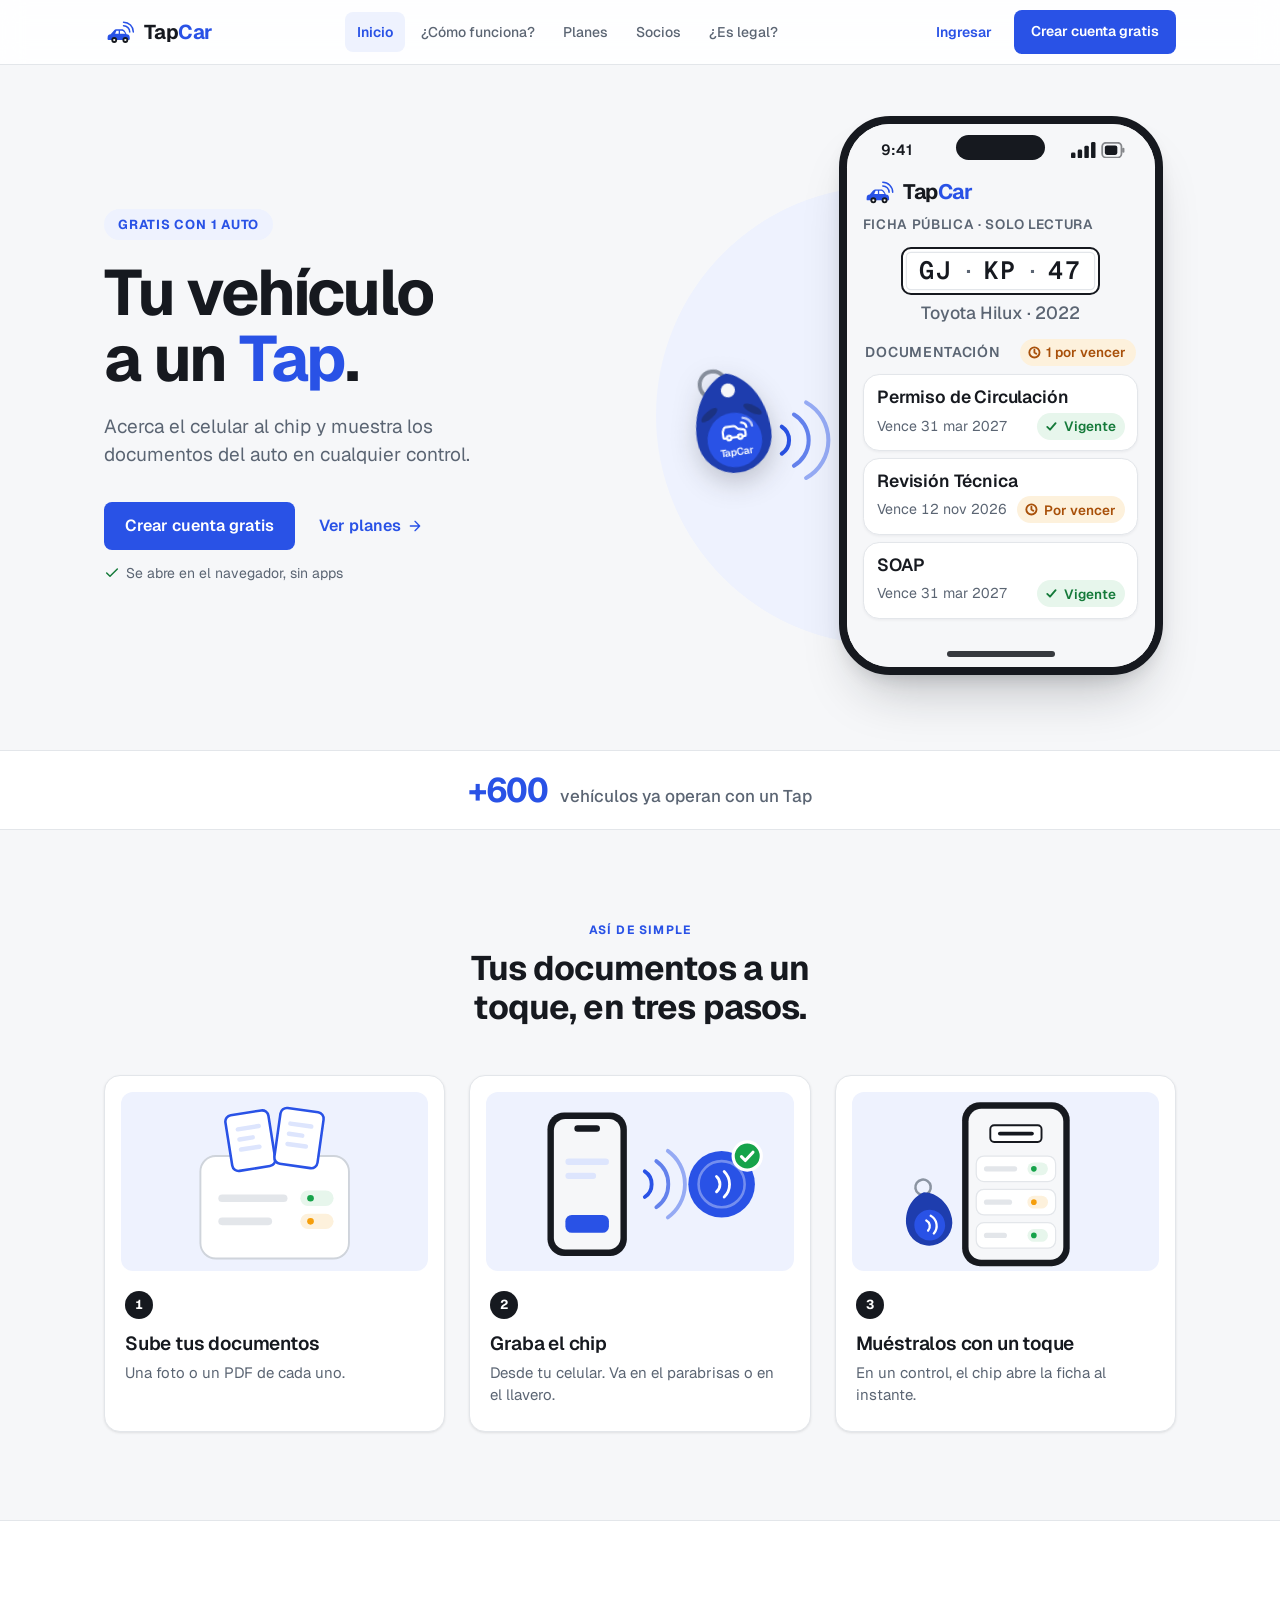
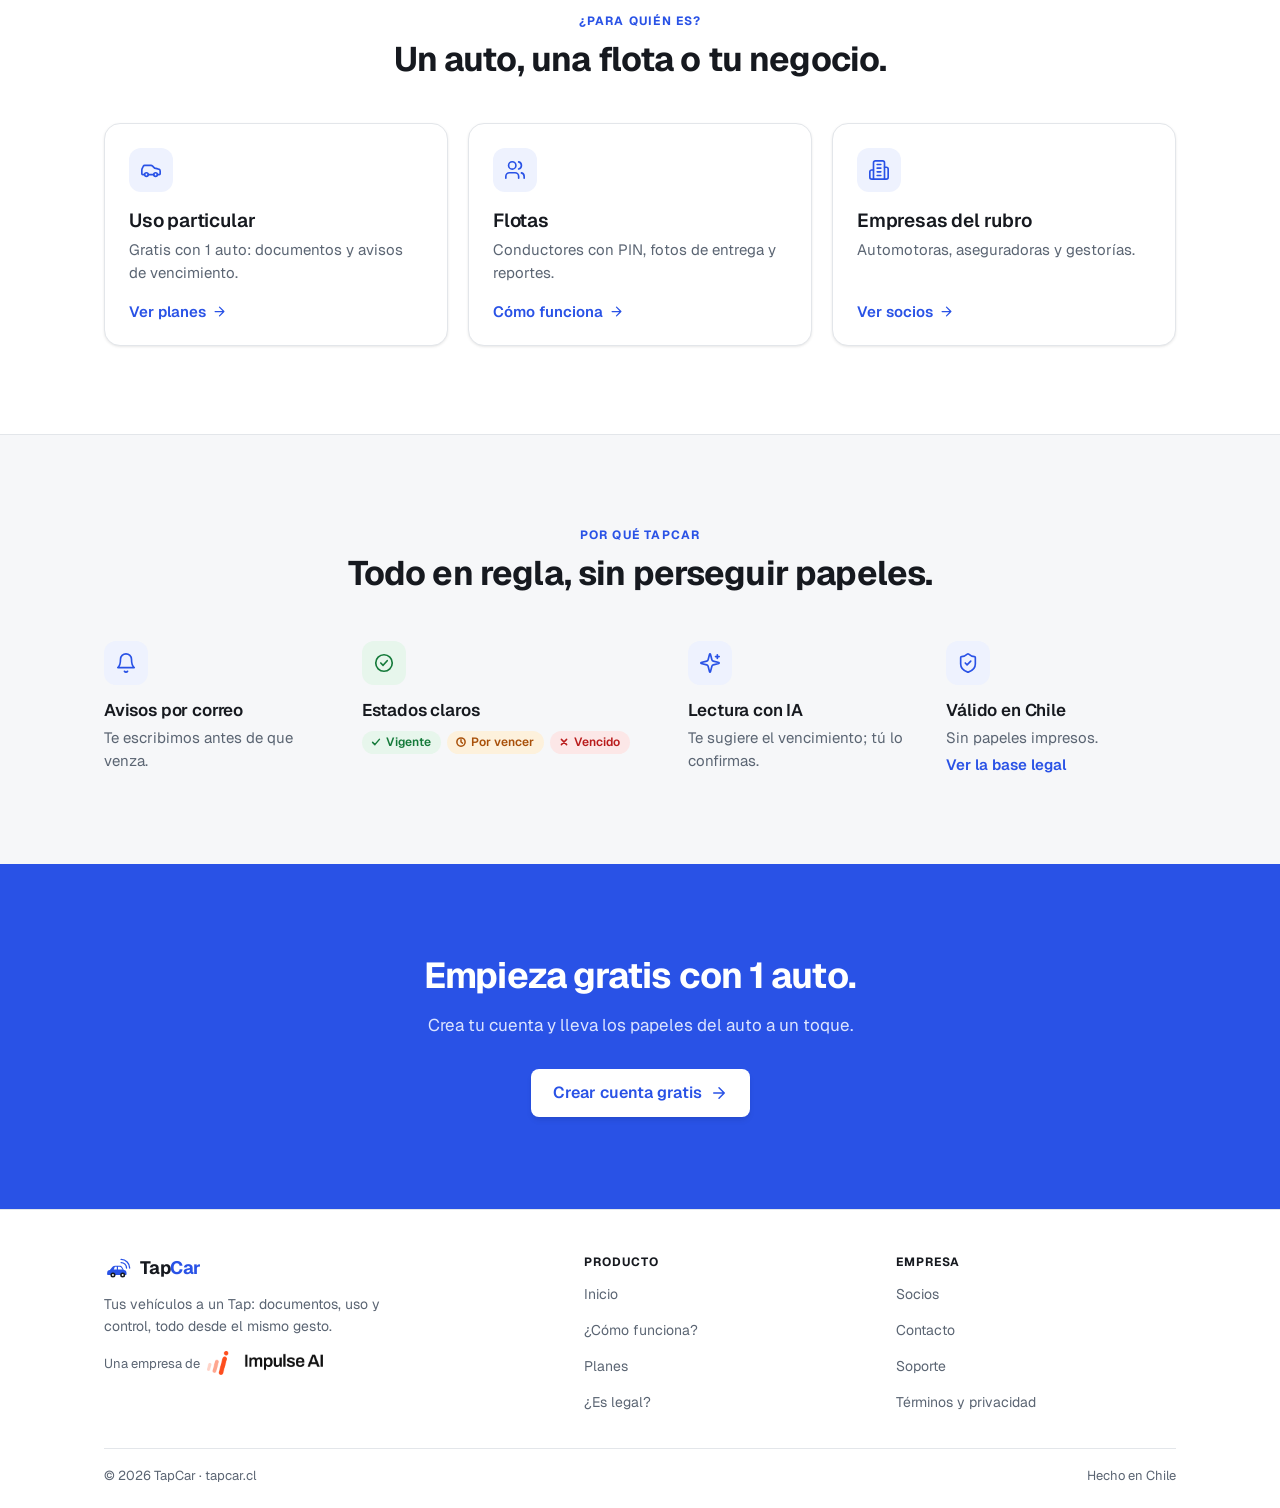
==== index.html @ 5592b13e "Ajustes de Lukas: pasos de ¿Cómo funciona? del mismo alto y flecha de la burbuja en los extremos del" ====
<!DOCTYPE html>
<html lang="es">
<head>
  <meta charset="utf-8">
  <meta name="viewport" content="width=device-width, initial-scale=1">
  <title>Documentos del auto y control de flota, a un toque | TapCar</title>
  <meta name="description" content="Ten al día el Permiso de Circulación, la Revisión Técnica y el SOAP de cada vehículo, y muéstralos en una fiscalización con un toque al chip NFC.">
  <link rel="canonical" href="https://tapcar.cl/">

  <!-- Tarjeta al compartir (WhatsApp, LinkedIn, X). La imagen es absoluta
       a propósito: las rutas relativas no funcionan en og:image. -->
  <meta property="og:type" content="website">
  <meta property="og:site_name" content="TapCar">
  <meta property="og:locale" content="es_CL">
  <meta property="og:url" content="https://tapcar.cl/">
  <meta property="og:title" content="Documentos del auto y control de flota, a un toque | TapCar">
  <meta property="og:description" content="Ten al día el Permiso de Circulación, la Revisión Técnica y el SOAP de cada vehículo, y muéstralos en una fiscalización con un toque al chip NFC.">
  <meta property="og:image" content="https://tapcar.cl/assets/og-tapcar.png">
  <meta property="og:image:width" content="1200">
  <meta property="og:image:height" content="630">
  <meta property="og:image:alt" content="TapCar — tus vehículos a un Tap">
  <meta name="twitter:card" content="summary_large_image">
  <meta name="twitter:title" content="Documentos del auto y control de flota, a un toque | TapCar">
  <meta name="twitter:description" content="Ten al día el Permiso de Circulación, la Revisión Técnica y el SOAP de cada vehículo, y muéstralos en una fiscalización con un toque al chip NFC.">
  <meta name="twitter:image" content="https://tapcar.cl/assets/og-tapcar.png">

  <link rel="icon" type="image/svg+xml" href="/favicon.svg">
  <meta name="theme-color" content="#2952e6">
  <link rel="preconnect" href="https://fonts.googleapis.com">
  <link rel="preconnect" href="https://fonts.gstatic.com" crossorigin>
  <link rel="stylesheet" href="https://fonts.googleapis.com/css2?family=Geist:wght@400;500;600;700&family=Geist+Mono:wght@400;500;600&display=swap">
  <style>
/* ===================================================================
   TapCar — Sitio (Inicio, ¿Cómo funciona?, Planes, Socios, ¿Es legal?,
   Términos)
   Sistema visual tomado de la app (repo nfc: app/globals.css y
   docs/ui.md): mismos tokens, mismos componentes, misma regla de
   movimiento. Esta hoja se incrusta en cada HTML para que funcione de
   forma autónoma; este archivo es la fuente editable.
   =================================================================== */

:root {
  /* ── Neutros · base de la interfaz ───────────────────────────── */
  --tinta: #16191f;        /* texto / encabezados */
  --acero: #5b6573;        /* texto secundario */
  --linea: #e3e6ea;        /* bordes / divisores */
  /* Borde de controles y tarjetas que tienen que verse al sol: `linea`
     casi desaparece sobre blanco con el brillo al máximo. No es para
     texto (1,5:1). */
  --linea-fuerte: #cfd4db;
  --lienzo: #f6f7f9;       /* fondo de la página */
  --superficie: #ffffff;   /* tarjetas / paneles */
  --neutro-suave: #eef0f3; /* pill gris, bloques internos planos */

  /* ── Marca · acentos ─────────────────────────────────────────── */
  --azul: #2952e6;         /* primario · CTAs · enlaces */
  --azul-press: #1e3dae;   /* hover · active */
  --azul-50: #eef2fe;      /* fondo de selección, bloques de acento */
  --azul-100: #dde5fd;     /* ícono del vehículo, hover de selección */
  --ambar: #f59e0b;        /* acento cálido */

  /* ── Estados · vencimiento de documentos ─────────────────────────
     El color base sirve para puntos, barras y bordes (ahí 3:1 alcanza),
     pero como TEXTO no se lee: `vigente` da 3,3:1 sobre blanco y
     `por-vencer` 2,1:1. Las variantes `-texto` pasan 4,5:1 sobre blanco
     Y sobre su propio fondo `-suave` (la pill). Regla de la app: un color
     de estado nunca va solo (siempre con texto o ícono) y, como texto,
     siempre la variante `-texto`. */
  --vigente: #16a34a;
  --vigente-texto: #157a3a;     --vigente-suave: #e7f6ec;
  --por-vencer: #f59e0b;
  --por-vencer-texto: #a8500a;  --por-vencer-suave: #fdf1dc;
  --vencido: #dc2626;
  --vencido-texto: #b91c1c;     --vencido-suave: #fce7e7;

  /* ── Tipografía ──────────────────────────────────────────────── */
  --font-sans: 'Geist', system-ui, -apple-system, 'Segoe UI', sans-serif;
  --font-mono: 'Geist Mono', ui-monospace, 'SFMono-Regular', Menlo, monospace;
  --weight-regular: 400;
  --weight-medium: 500;
  --weight-semibold: 600;
  --weight-bold: 700;
  --text-xs: 0.75rem;
  --text-sm: 0.875rem;
  --text-base: 1rem;

  /* ── Layout ──────────────────────────────────────────────────── */
  --contenedor: 1120px;
  --gutter: 24px;          /* 16px en celular (ver Responsive) */

  /* ── Espaciado / radios (los de Tailwind que usa la app) ─────── */
  --space-4: 1rem;
  --space-5: 1.25rem;
  --radius-sm: 0.5rem;     /* rounded-lg: botones, campos */
  --radius-md: 0.75rem;    /* rounded-xl: chips de ícono, avisos */
  --radius-lg: 1rem;       /* rounded-2xl: tarjetas */
  --radius-pill: 9999px;

  /* ── Sombras (shadow-sm / md / lg de Tailwind, en tinta) ─────── */
  --shadow-sm: 0 1px 3px 0 rgba(22, 25, 31, 0.08), 0 1px 2px -1px rgba(22, 25, 31, 0.08);
  --shadow-md: 0 4px 6px -1px rgba(22, 25, 31, 0.08), 0 2px 4px -2px rgba(22, 25, 31, 0.08);
  --shadow-lg: 0 10px 15px -3px rgba(22, 25, 31, 0.10), 0 4px 6px -4px rgba(22, 25, 31, 0.10);

  /* ── Movimiento ──────────────────────────────────────────────────
       rapida 120ms  respuesta al tocar
       base   200ms  estado, hover
       lenta  320ms  aparición
     `ease-salir` es para lo que ENTRA (desacelera al llegar);
     `ease-entrar` para lo que se va. */
  --dur-rapida: 120ms;
  --dur-base: 200ms;
  --dur-lenta: 320ms;
  --ease-salir: cubic-bezier(.2, .8, .2, 1);
  --ease-entrar: cubic-bezier(.4, 0, 1, 1);
}

/* ── Reset ─────────────────────────────────────────────────────── */
* { box-sizing: border-box; }
html {
  /* Chrome en Android agranda el texto por su cuenta ("font boosting") y
     eso ensancha bloques hasta sacar una franja de scroll lateral. */
  -webkit-text-size-adjust: 100%;
  text-size-adjust: 100%;
}
html, body {
  /* Red de seguridad: nada que se salga debe generar scroll horizontal.
     'clip' y no 'hidden' porque hidden rompe el nav sticky. */
  overflow-x: clip;
}
body {
  margin: 0;
  background: var(--lienzo);
  color: var(--tinta);
  font-family: var(--font-sans);
  -webkit-font-smoothing: antialiased;
}
a { color: inherit; }
/* Un solo anillo de foco para todo lo que se enfoca con teclado, como el
   `ring-2 ring-azul ring-offset-2` de la app. Los campos de formulario
   llevan el suyo propio (borde + halo). */
:focus-visible { outline: 2px solid var(--azul); outline-offset: 2px; }
.container { max-width: var(--contenedor); margin: 0 auto; padding: 0 var(--gutter); }
.eyebrow {
  font-size: 12px; font-weight: 700; letter-spacing: 0.1em;
  text-transform: uppercase; color: var(--azul);
}

/* ===================================================================
   Componentes (los de la app: botones, tarjeta, pill, placa, chip)
   =================================================================== */

/* Botón — `ui/botones.ts` de la app. Alto MÍNIMO y no fijo: un botón de
   ancho completo con un texto largo envuelve y crece en vez de desbordar
   a 360px. 44px en todos los tamaños: el área táctil no se negocia. */
.btn {
  position: relative;
  display: inline-flex; align-items: center; justify-content: center;
  gap: 8px; font-family: var(--font-sans); font-weight: var(--weight-semibold);
  line-height: 1.25; border: 1px solid transparent; border-radius: var(--radius-sm);
  cursor: pointer; white-space: nowrap; text-decoration: none; text-align: center;
  touch-action: manipulation; user-select: none;
  transition: background-color var(--dur-rapida) var(--ease-salir),
              border-color var(--dur-rapida) var(--ease-salir),
              color var(--dur-rapida) var(--ease-salir),
              transform var(--dur-rapida) var(--ease-salir);
}
.btn--md { padding: 10px 16px; min-height: 44px; font-size: var(--text-sm); }
.btn--lg { padding: 12px 20px; min-height: 48px; font-size: var(--text-base); }
.btn--primary { background: var(--azul); color: #fff; }
.btn--primary:hover { background: var(--azul-press); }
.btn--secondary { background: var(--superficie); color: var(--tinta); border-color: var(--linea-fuerte); }
.btn--secondary:hover { background: var(--neutro-suave); }
.btn--ghost { background: transparent; color: var(--azul); padding-left: 10px; padding-right: 10px; }
.btn--ghost:hover { background: var(--azul-50); }
.btn[disabled], .btn[aria-disabled="true"] { opacity: 0.5; cursor: not-allowed; }
/* El hundido al tocar va solo en el botón (hoja del árbol): un transform
   en un contenedor crea un contexto de apilamiento. */
@media (prefers-reduced-motion: no-preference) {
  .btn:not([disabled]):not([aria-disabled="true"]):active { transform: scale(0.97); }
}

/* Tarjeta — `rounded-2xl border border-linea bg-superficie shadow-sm`. */
.card {
  display: block; background: var(--superficie);
  border: 1px solid var(--linea); border-radius: var(--radius-lg);
  padding: var(--space-5); box-shadow: var(--shadow-sm);
  transition: box-shadow var(--dur-base) var(--ease-salir),
              border-color var(--dur-base) var(--ease-salir);
  color: inherit; text-decoration: none;
}
a.card:hover { border-color: var(--linea-fuerte); box-shadow: var(--shadow-md); }
.card--p28 { padding: 28px; }
.card--p24 { padding: 24px; }
.card--fill { height: 100%; }

/* Chip de ícono — el cuadro con tono de las tiles de la app. */
.icon-chip {
  display: inline-flex; align-items: center; justify-content: center;
  flex-shrink: 0; width: 44px; height: 44px; border-radius: var(--radius-md);
  background: var(--azul-50); color: var(--azul);
}
.icon-chip--azul      { background: var(--azul-50); color: var(--azul); }
.icon-chip--vigente   { background: var(--vigente-suave); color: var(--vigente-texto); }
.icon-chip--por_vencer{ background: var(--por-vencer-suave); color: var(--por-vencer-texto); }
.icon-chip--vencido   { background: var(--vencido-suave); color: var(--vencido-texto); }
.icon-chip--neutro    { background: var(--neutro-suave); color: var(--acero); }
.icon-chip--sm { width: 32px; height: 32px; border-radius: var(--radius-sm); }
.icon-chip--sm svg { width: 18px; height: 18px; }

/* Pill de estado — `StatusBadge` de la app. Siempre lleva texto ("Vigente",
   "Por vencer", "Vencido") y además un ícono por forma (check, reloj,
   equis): quien no distingue rojo de verde, o la lee al sol, tiene la
   forma. El ícono es una máscara con currentColor, así que no hay que
   tocar el HTML de ninguna pill. */
.badge {
  display: inline-flex; align-items: center; flex-shrink: 0; gap: 4px;
  border-radius: var(--radius-pill); padding: 4px 10px 4px 8px;
  font-family: var(--font-sans); font-size: var(--text-xs);
  font-weight: var(--weight-semibold); line-height: 1.2; white-space: nowrap;
}
.badge::before {
  content: ''; flex: 0 0 auto; width: 12px; height: 12px;
  background: currentColor;
  -webkit-mask: var(--badge-icono) center / contain no-repeat;
          mask: var(--badge-icono) center / contain no-repeat;
}
.badge--al_dia {
  background: var(--vigente-suave); color: var(--vigente-texto);
  --badge-icono: url("data:image/svg+xml,%3Csvg xmlns='http://www.w3.org/2000/svg' viewBox='0 0 16 16' fill='none' stroke='%23000' stroke-width='2' stroke-linecap='round' stroke-linejoin='round'%3E%3Cpath d='m3.5 8.5 3 3 6-7'/%3E%3C/svg%3E");
}
.badge--por_vencer {
  background: var(--por-vencer-suave); color: var(--por-vencer-texto);
  --badge-icono: url("data:image/svg+xml,%3Csvg xmlns='http://www.w3.org/2000/svg' viewBox='0 0 16 16' fill='none' stroke='%23000' stroke-width='2' stroke-linecap='round' stroke-linejoin='round'%3E%3Ccircle cx='8' cy='8' r='5.5'/%3E%3Cpath d='M8 5v3l2 1.5'/%3E%3C/svg%3E");
}
.badge--vencido {
  background: var(--vencido-suave); color: var(--vencido-texto);
  --badge-icono: url("data:image/svg+xml,%3Csvg xmlns='http://www.w3.org/2000/svg' viewBox='0 0 16 16' fill='none' stroke='%23000' stroke-width='2' stroke-linecap='round' stroke-linejoin='round'%3E%3Cpath d='m4.5 4.5 7 7M11.5 4.5l-7 7'/%3E%3C/svg%3E");
}
.badge--neutro {
  background: var(--neutro-suave); color: var(--acero);
  --badge-icono: url("data:image/svg+xml,%3Csvg xmlns='http://www.w3.org/2000/svg' viewBox='0 0 16 16' fill='none' stroke='%23000' stroke-width='2' stroke-linecap='round'%3E%3Cpath d='M4.5 8h7'/%3E%3C/svg%3E");
}
.badge--l { padding: 6px 12px 6px 9px; gap: 6px; font-size: var(--text-sm); }
.badge--l::before { width: 16px; height: 16px; }

/* Placa de patente — `ui/Placa` de la app: Geist Mono, borde tinta, `·`
   entre pares. Uso:
     <span class="placa"><span class="sr-only">GJKP47</span>
       <span aria-hidden="true">GJ<i>·</i>KP<i>·</i>47</span></span>
   Lo visible es dibujo; el lector de pantalla lee la patente limpia. */
.placa {
  display: inline-flex; align-items: center; flex-shrink: 0; white-space: nowrap;
  border: 1.5px solid var(--tinta); border-radius: 6px; background: var(--superficie);
  padding: 5px 8px; font-family: var(--font-mono); font-weight: var(--weight-semibold);
  font-size: 13px; line-height: 1; letter-spacing: 0.08em; color: var(--tinta);
  font-variant-numeric: tabular-nums;
  box-shadow: inset 0 0 0 2px var(--superficie), inset 0 0 0 3px var(--linea);
}
.placa i { font-style: normal; font-weight: 400; letter-spacing: 0; color: var(--acero); margin: 0 0.32em; }
.placa--s { padding: 3px 6px; font-size: 12px; border-radius: 5px; }
.placa--l { padding: 8px 12px; font-size: 20px; border-width: 2px; border-radius: var(--radius-sm); }

/* Solo para lectores de pantalla. */
.sr-only {
  position: absolute; width: 1px; height: 1px; padding: 0; margin: -1px;
  overflow: hidden; clip: rect(0, 0, 0, 0); white-space: nowrap; border: 0;
}

/* VehicleCard */
.vehicle-card {
  display: flex; align-items: center; gap: 16px;
  background: var(--superficie); border: 1px solid var(--linea);
  border-radius: var(--radius-lg); padding: var(--space-4);
  box-shadow: var(--shadow-sm); text-decoration: none; color: inherit;
  transition: box-shadow var(--dur-base) var(--ease-salir);
}
.vehicle-card:hover { box-shadow: var(--shadow-md); }
.vehicle-card .icon-chip { background: var(--azul-100); }
.vehicle-card__body { min-width: 0; flex: 1; }
.vehicle-card__title {
  margin: 0; white-space: nowrap; overflow: hidden; text-overflow: ellipsis;
  font-weight: var(--weight-semibold); font-size: var(--text-base); color: var(--tinta);
}
.vehicle-card__meta {
  margin: 2px 0 0; white-space: nowrap; overflow: hidden; text-overflow: ellipsis;
  font-size: var(--text-sm); color: var(--acero);
}

/* DocumentRow */
.doc-row {
  list-style: none; background: var(--superficie); border: 1px solid var(--linea);
  border-radius: var(--radius-lg); padding: var(--space-4); box-shadow: var(--shadow-sm);
}
.doc-row__top { display: flex; align-items: center; justify-content: space-between; gap: 12px; }
.doc-row__label {
  margin: 0; white-space: nowrap; overflow: hidden; text-overflow: ellipsis;
  font-weight: var(--weight-semibold); font-size: var(--text-base); color: var(--tinta);
}
.doc-row__vence { margin: 2px 0 0; font-size: var(--text-sm); color: var(--acero); }
.doc-row__foot {
  margin-top: 12px; padding-top: 12px; border-top: 1px solid var(--linea);
  display: flex; align-items: center; gap: 16px;
  font-size: var(--text-sm); font-weight: var(--weight-medium);
}
.doc-row__action { color: var(--azul); text-decoration: none; }

/* ===================================================================
   Navegación (compartida)
   =================================================================== */
.nav {
  position: sticky; top: 0; z-index: 50;
  background: rgba(255, 255, 255, 0.88);
  backdrop-filter: saturate(1.4) blur(12px); -webkit-backdrop-filter: saturate(1.4) blur(12px);
  border-bottom: 1px solid var(--linea);
}
/* Salto al contenido: invisible hasta que se llega con Tab. Sin él, quien
   navega por teclado tiene que recorrer el nav completo en cada página. */
.skip-link {
  /* fixed y no absolute: así aparece a la vista aunque la página esté
     scrolleada, y por encima del nav sticky (z-index 50). */
  position: fixed; left: 12px; top: -60px; z-index: 100;
  background: var(--azul); color: #fff; text-decoration: none;
  font-size: 14px; font-weight: 600; padding: 12px 16px;
  border-radius: var(--radius-sm); box-shadow: var(--shadow-md);
}
.skip-link:focus { top: 12px; }
/* Con movimiento reducido aparece de golpe, sin deslizarse. */
@media (prefers-reduced-motion: no-preference) {
  .skip-link { transition: top var(--dur-base) var(--ease-salir); }
}

.nav__inner {
  max-width: var(--contenedor); margin: 0 auto; padding: 10px var(--gutter);
  min-height: 64px;
  display: flex; align-items: center; justify-content: space-between; gap: 24px;
}
/* min-height: el logo es el enlace al inicio y en celular es el blanco que
   más se toca; con solo el SVG (32px) quedaba corto de los 44px. */
.brand {
  display: flex; align-items: center; gap: 8px; text-decoration: none;
  min-height: 44px; border-radius: var(--radius-sm);
}
.brand svg { flex: 0 0 auto; }
.brand__name { font-weight: 700; letter-spacing: -0.03em; font-size: 20px; color: var(--tinta); }
.brand__name .accent { color: var(--azul); }
.nav__links { display: flex; align-items: center; gap: 4px; }
.nav__link {
  display: inline-flex; align-items: center; min-height: 40px; padding: 0 12px;
  border-radius: var(--radius-sm);
  text-decoration: none; font-size: 14px; font-weight: 500; color: var(--acero);
  white-space: nowrap;
  transition: color var(--dur-base) var(--ease-salir),
              background-color var(--dur-base) var(--ease-salir);
}
.nav__link:hover { color: var(--tinta); background: var(--neutro-suave); }
.nav__link.is-active { font-weight: 600; color: var(--azul); background: var(--azul-50); }
.nav__actions { display: flex; align-items: center; gap: 8px; }
.nav__login {
  display: inline-flex; align-items: center; min-height: 44px;
  text-decoration: none; font-size: 14px; font-weight: 600; color: var(--azul);
  padding: 0 14px; border-radius: var(--radius-sm); white-space: nowrap;
  transition: background-color var(--dur-base) var(--ease-salir);
}
.nav__login:hover { background: var(--azul-50); }

/* Menú móvil — el botón y el panel solo existen bajo 860px */
.nav__burger {
  display: none; align-items: center; justify-content: center;
  width: 44px; height: 44px; padding: 0; margin-right: -10px;
  background: transparent; border: 0; border-radius: var(--radius-sm);
  cursor: pointer; color: var(--tinta);
}
.nav__burger:hover { background: var(--neutro-suave); }
.nav__burger-box { position: relative; display: block; width: 20px; height: 14px; }
.nav__burger-bar {
  position: absolute; left: 0; width: 100%; height: 2px; border-radius: 2px;
  background: currentColor;
}
/* La X se arma igual con movimiento reducido; lo que se saca es el giro
   animado entre las dos formas. */
@media (prefers-reduced-motion: no-preference) {
  .nav__burger-bar {
    transition: transform var(--dur-base) var(--ease-salir),
                opacity var(--dur-base) var(--ease-salir);
  }
}
.nav__burger-bar:nth-child(1) { top: 0; }
.nav__burger-bar:nth-child(2) { top: 6px; }
.nav__burger-bar:nth-child(3) { top: 12px; }
.nav__burger[aria-expanded="true"] .nav__burger-bar:nth-child(1) { transform: translateY(6px) rotate(45deg); }
.nav__burger[aria-expanded="true"] .nav__burger-bar:nth-child(2) { opacity: 0; }
.nav__burger[aria-expanded="true"] .nav__burger-bar:nth-child(3) { transform: translateY(-6px) rotate(-45deg); }

.nav__panel {
  display: none; border-top: 1px solid var(--linea);
  background: var(--superficie); padding: 8px var(--gutter) 20px;
  box-shadow: var(--shadow-lg);
}
.nav__panel[hidden] { display: none; }
.nav__panel-link {
  display: flex; align-items: center; min-height: 48px; text-decoration: none;
  font-size: 16px; font-weight: 500; color: var(--tinta);
  border-bottom: 1px solid var(--linea);
}
.nav__panel-link.is-active { color: var(--azul); font-weight: 600; }
.nav__panel-actions { display: flex; flex-direction: column; gap: 10px; margin-top: 18px; }
.nav__panel-actions .btn { width: 100%; }
@media (prefers-reduced-motion: no-preference) {
  .nav__panel.is-open { animation: aparecer var(--dur-base) var(--ease-salir) backwards; }
}

/* ===================================================================
   Secciones compartidas (encabezado, CTA, footer)
   =================================================================== */
.section { padding: 88px 0; }
.section--surface {
  background: var(--superficie);
  border-top: 1px solid var(--linea); border-bottom: 1px solid var(--linea);
}
.section__head { text-align: center; max-width: 640px; margin: 0 auto; }
.section__title {
  margin: 10px 0 0; font-size: 34px; line-height: 1.15;
  letter-spacing: -0.025em; font-weight: 700; text-wrap: balance;
}
.section__lead { margin: 14px 0 0; font-size: 17px; color: var(--acero); line-height: 1.55; text-wrap: pretty; }

/* CTA band */
.cta { padding: 88px 0; background: var(--azul); }
.cta--lg { padding: 92px 0; }
.cta__inner { max-width: 760px; margin: 0 auto; padding: 0 var(--gutter); text-align: center; }
.cta__title {
  margin: 0; font-size: 34px; line-height: 1.12; letter-spacing: -0.025em;
  font-weight: 700; color: #fff; text-wrap: balance;
}
.cta--lg .cta__title { font-size: 36px; }
.cta__lead { margin: 16px 0 0; font-size: 17px; line-height: 1.55; color: #dbe4ff; }
.cta__actions { display: flex; gap: 12px; justify-content: center; margin-top: 30px; }
.cta__primary, .cta__secondary {
  display: inline-flex; align-items: center; justify-content: center; gap: 8px;
  min-height: 48px; padding: 12px 22px; border-radius: var(--radius-sm);
  font-size: 16px; font-weight: 600; text-decoration: none;
  transition: background-color var(--dur-base) var(--ease-salir),
              transform var(--dur-rapida) var(--ease-salir);
}
.cta__primary { background: #fff; color: var(--azul); box-shadow: var(--shadow-md); }
.cta__primary:hover { background: var(--azul-50); }
.cta__secondary { background: transparent; color: #fff; border: 1px solid rgba(255, 255, 255, 0.5); }
.cta__secondary:hover { background: rgba(255, 255, 255, 0.12); }
/* Sobre el azul el anillo azul no se ve: va en blanco. */
.cta :focus-visible { outline-color: #fff; }
@media (prefers-reduced-motion: no-preference) {
  .cta__primary:active, .cta__secondary:active { transform: scale(0.97); }
}

/* Footer — compacto: marca a la izquierda, dos columnas de enlaces y una
   barra con el copyright. */
.footer { background: var(--superficie); border-top: 1px solid var(--linea); padding: 44px 0 24px; }
.footer__grid {
  display: grid; grid-template-columns: minmax(0, 1.6fr) minmax(0, 1fr) minmax(0, 1fr);
  gap: 32px;
}
.footer__brand { display: flex; align-items: center; gap: 8px; }
.footer__brand-name { font-weight: 700; letter-spacing: -0.03em; font-size: 18px; color: var(--tinta); }
.footer__brand-name .accent { color: var(--azul); }
.footer__tagline { margin: 12px 0 0; font-size: 14px; line-height: 1.55; color: var(--acero); max-width: 300px; }
/* Pertenencia a la matriz. Va bajo el tagline, en la columna de marca:
   es una declaracion de marca, no la linea legal de copyright. */
/* Flex y no texto en linea: alineado por baseline el lockup queda 5px mas
   alto que el texto, porque la caja del enlace apoya su borde inferior en
   la linea base. Centrado quedan a la misma altura optica. */
.footer__matriz {
  margin: 14px 0 0; font-size: 13px; color: var(--acero);
  display: flex; align-items: center; flex-wrap: wrap; gap: 7px;
}
/* 44px de blanco táctil con -10px de margen: la línea del footer no crece. */
.footer__matriz-link {
  display: inline-flex; align-items: center; gap: 6px; min-height: 44px; margin: -10px 0;
  text-decoration: none; color: var(--acero); border-radius: 4px;
  opacity: 1; transition: opacity var(--dur-base) var(--ease-salir);
}
.footer__matriz-link:hover { opacity: 0.7; }
/* Lockup oficial de Impulse, sin recolorear: es la marca de otra empresa.
   La palabra viene en #121212, casi igual al --tinta de TapCar, asi que el
   naranjo queda solo como acento en el simbolo. */
/* 24px y no menos: es un lockup con palabra, y bajo eso el nombre deja de
   leerse. El archivo es 3x (349x72) para pantallas densas. */
.footer__matriz-logo { display: block; height: 24px; width: auto; }

.footer__col-title {
  margin: 0 0 6px; font-size: 12px; font-weight: 700; letter-spacing: 0.08em;
  text-transform: uppercase; color: var(--tinta);
}
.footer__links { display: flex; flex-direction: column; }
/* 44px de blanco táctil por enlace, con -4px de margen arriba y abajo: la
   lista se ve con el mismo paso de 36px que antes, pero el área que recibe
   el toque llega a los 44px (los blancos vecinos se solapan 8px, que es
   espacio muerto entre dos textos). */
.footer__link {
  display: inline-flex; align-items: center; min-height: 44px; margin: -4px 0; align-self: flex-start;
  font-size: 14px; color: var(--acero); text-decoration: none; border-radius: 4px;
  transition: color var(--dur-base) var(--ease-salir);
}
.footer__link:hover { color: var(--azul); }
.footer__bar {
  margin-top: 28px; padding-top: 18px; border-top: 1px solid var(--linea);
  display: flex; align-items: center; justify-content: space-between; gap: 16px;
}
.footer__meta { font-size: 13px; color: var(--acero); }

/* ===================================================================
   Aparición al hacer scroll — UN solo patrón para todo el sitio.
   El HTML marca con `data-reveal` lo que aparece; el script común de
   cada página le pone `.reveal` (y `--reveal-i`, su posición entre los
   hermanos marcados) y después `.is-visible` al entrar en pantalla.
   Sube 8px + fade, 320ms, ease-salir, escalonado 40ms.
   El estado base es el FINAL: sin JavaScript, sin IntersectionObserver
   o con movimiento reducido no se esconde nada, así que nunca queda un
   bloque a medio armar. Solo transform y opacity.
   =================================================================== */
@keyframes aparecer {
  from { opacity: 0; transform: translateY(8px); }
}
/* Animación y no transición: así no choca con las transiciones de hover
   de las tarjetas (una regla más específica le pisaba la `transition` y la
   opacidad saltaba sin fundido). `backwards` y nunca `forwards`: el
   retraso se pinta con el primer fotograma y al terminar no queda nada
   aplicado (un transform pegado crea un contexto de apilamiento). */
@media (prefers-reduced-motion: no-preference) {
  .reveal:not(.is-visible) { opacity: 0; }
  .reveal.is-visible {
    animation: aparecer var(--dur-lenta) var(--ease-salir) backwards;
    animation-delay: calc(var(--reveal-i, 0) * 40ms);
  }
}

/* ===================================================================
   Inicio — Hero
   Texto a la izquierda y la escena "Tap" a la derecha (debajo en
   celular). Una sola acción primaria: "Ver planes" es un enlace.
   =================================================================== */
.lp-hero { padding: 56px 0 72px; }
.lp-hero__grid {
  max-width: var(--contenedor); margin: 0 auto; padding: 0 var(--gutter);
  display: grid; grid-template-columns: minmax(0, 1fr) minmax(0, 460px);
  gap: 48px; align-items: center;
}
.lp-hero__badge {
  display: inline-flex; align-items: center;
  background: var(--azul-50); color: var(--azul); font-size: 13px; font-weight: 700;
  letter-spacing: 0.06em; text-transform: uppercase; padding: 7px 14px; border-radius: var(--radius-pill);
}
.lp-hero__title {
  margin: 20px 0 0; font-size: 58px; line-height: 1.04; letter-spacing: -0.035em;
  font-weight: 700; color: var(--tinta);
}
.lp-hero__tap { color: var(--azul); }

/* Palabra rotatoria del hero ("Tu flota/auto/moto a un Tap").
   El ancho lo anima el JS midiendo la palabra siguiente; el overflow
   oculto recorta la palabra saliente mientras sube. */
.rotor {
  display: inline-block; overflow: hidden; white-space: nowrap;
  vertical-align: bottom;
  transition: width 0.35s var(--ease-salir);
}
.rotor__word {
  display: inline-block;
  transition: transform 0.38s var(--ease-salir), opacity 0.38s var(--ease-salir);
}
.rotor__word.is-out { transform: translateY(-105%); opacity: 0; }
.rotor__word.is-prep { transition: none; transform: translateY(105%); opacity: 0; }

/* Quiebre fijo del titular, en TODOS los anchos: "Tu vehículo / a un Tap."
   Sin él, el h1 cabía en una línea con "auto" y pasaba a dos con
   "camioneta" (y a 1024–1100px también con "vehículo"); como la grilla
   centra en vertical, todo el hero bajaba y subía ~30px cada 2,6 s. Con el
   salto forzado el titular mide siempre dos líneas, dé igual la palabra.
   Si agregas palabras al rotor, ninguna debería ser tan larga que parta
   también la primera línea ("Tu camioneta" es la más larga hoy). */
@media (prefers-reduced-motion: reduce) {
  .rotor { transition: none; }
  .rotor__word { transition: none; }
}
.lp-hero__lead {
  margin: 20px 0 0; font-size: 19px; line-height: 1.5; color: var(--acero);
  max-width: 440px; text-wrap: pretty;
}
.lp-hero__actions { display: flex; align-items: center; flex-wrap: wrap; gap: 8px 20px; margin-top: 32px; }
.lp-hero__sec {
  display: inline-flex; align-items: center; gap: 6px; min-height: 48px; padding: 0 4px;
  font-size: 16px; border-radius: var(--radius-sm);
}
.lp-hero__micro {
  display: flex; align-items: center; gap: 6px; margin: 14px 0 0;
  font-size: 14px; color: var(--acero);
}
.lp-hero__micro svg { flex: 0 0 auto; color: var(--vigente-texto); }
.lp-hero__escena { width: min(460px, 100%); justify-self: end; }
/* Escritorio ancho: la escena crece hasta 540px para equilibrar el texto,
   y el hero pierde aire arriba (con la escena más alta ya sobraba). */
@media (min-width: 1200px) {
  .lp-hero { padding: 40px 0 64px; }
  .lp-hero__grid { grid-template-columns: minmax(0, 1fr) minmax(0, 540px); gap: 64px; }
  .lp-hero__title { font-size: 64px; }
  .lp-hero__escena { width: min(540px, 100%); }
}

/* Prueba social: una franja angosta bajo el hero. El número es la única
   pieza grande, así que se lee solo. */
.prueba { background: var(--superficie); border-top: 1px solid var(--linea); border-bottom: 1px solid var(--linea); }
.prueba__inner {
  max-width: var(--contenedor); margin: 0 auto; padding: 22px var(--gutter);
  display: flex; align-items: baseline; justify-content: center; flex-wrap: wrap; gap: 4px 12px;
  text-align: center;
}
.prueba__num {
  font-size: 34px; font-weight: 700; line-height: 1; letter-spacing: -0.03em; color: var(--azul);
  /* Cifras de ancho fijo: sin esto el texto de al lado se corre en cada
     paso de la animación. */
  font-variant-numeric: tabular-nums;
}
.prueba__txt { font-size: 17px; font-weight: 500; color: var(--acero); }

/* <escena-tap> ════════════════════════════════════════════════════════
   Escena "Tap" del hero. Autónoma: todo con prefijo `tap-`.

   Escala: el lienzo se dibuja en un espacio de 400 × 430 unidades y
   1em = 10 unidades. El tamaño de letra del lienzo sale del ancho del
   contenedor (`100cqw / 40`), así que TODO (celular, llavero, textos,
   bordes) se achica junto, sin JS y sin saltos de layout: el alto lo
   reserva `aspect-ratio`. A 460 px de ancho 1 unidad = 1,15 px (el texto
   más chico de la pantalla, 10u, queda en 11,5 px).

   Movimiento: el estado BASE de cada pieza es el estado FINAL (ficha
   abierta, tres filas, llavero junto al celular). Las animaciones viven
   solo dentro de `prefers-reduced-motion: no-preference`, así que con
   movimiento reducido o sin soporte de animación se ve la escena
   terminada y quieta. Solo `transform` y `opacity`.

   Ciclo de 6 s (1 s = 16,67 %):
     0,2 → 1,0 s  el llavero entra y toca (rebote al 0,84 s)
     1,0 → 1,5 s  ping + ondas NFC
     1,3 → 1,8 s  se abre la ficha: encabezado, placa, modelo
     1,75 s       "Documentación · 1 por vencer"
     2,1 / 2,35 / 2,6 s  las tres filas; cada pill aparece 0,3 s después
     ~3,2 → 4,9 s todo quieto (pausa de lectura)
     4,9 → 5,4 s  se desvanece (llavero se retira); vuelve el reposo
 ═════════════════════════════════════════════════════════════════════ */
.tap-escena {
  container-type: inline-size;
  position: relative;
  width: 100%;
  aspect-ratio: 400 / 430;
  pointer-events: none;
  user-select: none;
}
.tap-lienzo {
  position: absolute;
  inset: 0;
  font-size: 11.5px;               /* respaldo sin container queries */
  font-size: calc(100cqw / 40);    /* 1em = 10 unidades del lienzo */
  font-family: var(--font-sans, 'Geist', system-ui, sans-serif);
  color: var(--tinta, #16191f);
  line-height: 1.2;
  -webkit-font-smoothing: antialiased;
}

/* Halo de fondo, quieto. */
.tap-halo {
  position: absolute;
  left: 1.5em; top: 6em;
  width: 34em; height: 34em;
  border-radius: 50%;
  background: var(--azul-50, #eef2fe);
}

/* ── Celular ─────────────────────────────────────────────────────── */
.tap-celular {
  position: absolute;
  left: 15em; top: .8em;
  width: 24em; height: 41.4em;
  border: .6em solid var(--tinta, #16191f);
  border-radius: 3.8em;
  background: var(--tinta, #16191f);
  box-shadow:
    0 2.4em 4em -1.6em rgb(22 25 31 / .28),
    0 .6em 1.4em -.6em rgb(22 25 31 / .18);
}
.tap-pantalla {
  position: absolute;
  inset: 0;
  border-radius: 3.2em;
  overflow: hidden;
  background: var(--lienzo, #f6f7f9);
}
.tap-isla {
  position: absolute;
  left: 50%; top: .8em;
  width: 6.6em; height: 1.9em;
  margin-left: -3.3em;
  border-radius: 1em;
  background: var(--tinta, #16191f);
  z-index: 3;
}
.tap-barra-estado {
  position: absolute;
  left: 0; right: 0; top: 0;
  height: 3.5em;
  padding: 0 2em 0 2.3em;
  display: flex;
  align-items: center;
  justify-content: space-between;
  font-size: 1.1em;
  font-weight: 600;
  color: var(--tinta, #16191f);
  z-index: 2;
}
.tap-barra-estado svg { width: 3.6em; height: 1.1em; display: block; }
.tap-indicador {
  position: absolute;
  left: 50%; bottom: .7em;
  width: 8em; height: .45em;
  margin-left: -4em;
  border-radius: 1em;
  background: var(--tinta, #16191f);
  opacity: .85;
  z-index: 2;
}

/* Reposo: lo que muestra el celular antes del tap. Queda DEBAJO de la
   ficha, que es opaca: en el estado final no se ve. */
.tap-reposo {
  position: absolute;
  inset: 0;
  display: flex;
  flex-direction: column;
  align-items: center;
  justify-content: center;
  gap: 1.2em;
  color: var(--acero, #5b6573);
}
.tap-reposo svg { width: 4.4em; height: 4.4em; display: block; color: var(--azul, #2952e6); }
.tap-reposo p { margin: 0; font-size: 1.2em; font-weight: 500; text-align: center; line-height: 1.35; }

/* ── Ficha pública ───────────────────────────────────────────────── */
.tap-ficha {
  position: absolute;
  inset: 0;
  padding: 3.9em 1.2em 2em;
  background: var(--lienzo, #f6f7f9);
  display: flex;
  flex-direction: column;
}
.tap-cabecera { display: flex; flex-direction: column; align-items: flex-start; gap: .5em; }
.tap-lockup { display: inline-flex; align-items: center; gap: .55em; }
.tap-lockup svg { width: 2.4em; height: 2.4em; display: block; }
.tap-marca { font-size: 1.55em; font-weight: 700; letter-spacing: -.025em; line-height: 1; }
.tap-marca b { font-weight: 700; color: var(--azul, #2952e6); }
.tap-rotulo {
  margin: 0;
  font-size: 1em;
  font-weight: 600;
  letter-spacing: .05em;
  text-transform: uppercase;
  color: var(--acero, #5b6573);
}
.tap-vehiculo {
  margin-top: 1.1em;
  display: flex;
  flex-direction: column;
  align-items: center;
  gap: .55em;
}
/* La patente como mini placa chilena (`components/ui/Placa.tsx`). */
.tap-placa {
  display: inline-flex;
  align-items: center;
  gap: .32em;
  padding: .38em .62em;
  border: .11em solid var(--tinta, #16191f);
  border-radius: .4em;
  background: var(--superficie, #fff);
  box-shadow: inset 0 0 0 .11em var(--superficie, #fff), inset 0 0 0 .16em var(--linea, #e3e6ea);
  font-family: var(--font-mono, 'Geist Mono', ui-monospace, monospace);
  font-size: 1.85em;
  font-weight: 600;
  line-height: 1;
  letter-spacing: .08em;
  color: var(--tinta, #16191f);
  white-space: nowrap;
}
.tap-placa i { font-style: normal; font-weight: 400; letter-spacing: 0; color: var(--acero, #5b6573); }
.tap-modelo { margin: 0; font-size: 1.3em; font-weight: 500; color: var(--acero, #5b6573); }

.tap-resumen {
  margin-top: 1.15em;
  display: flex;
  align-items: center;
  justify-content: space-between;
  gap: .6em;
  padding: 0 .2em;
}
.tap-resumen .tap-rotulo { font-size: 1.05em; }

.tap-docs { list-style: none; margin: .65em 0 0; padding: 0; display: flex; flex-direction: column; gap: .5em; }
.tap-doc {
  display: flex;
  flex-direction: column;
  gap: .4em;
  padding: .8em .9em .8em 1em;
  border: .1em solid var(--linea, #e3e6ea);
  border-radius: 1.2em;
  background: var(--superficie, #fff);
  box-shadow: 0 .1em .2em rgb(22 25 31 / .05);
}
.tap-doc__nombre { margin: 0; font-size: 1.3em; font-weight: 600; letter-spacing: -.01em; white-space: nowrap; }
.tap-doc__pie { display: flex; align-items: center; justify-content: space-between; gap: .6em; }
.tap-doc__fecha { font-size: 1.05em; color: var(--acero, #5b6573); font-variant-numeric: tabular-nums; white-space: nowrap; }

/* Pill de estado (`StatusBadge`): color + ícono + texto, nunca solo color. */
.tap-pill {
  display: inline-flex;
  align-items: center;
  gap: .35em;
  height: 2em;
  padding: 0 .7em 0 .5em;
  border-radius: 99em;
  font-size: 1em;
  font-weight: 600;
  white-space: nowrap;
}
.tap-pill svg { width: 1.1em; height: 1.1em; display: block; flex-shrink: 0; }
.tap-pill--vigente { background: var(--vigente-suave, #e7f6ec); color: var(--vigente-texto, #157a3a); }
.tap-pill--por-vencer { background: var(--por-vencer-suave, #fdf1dc); color: var(--por-vencer-texto, #a8500a); }

/* ── Llavero NFC (`components/brand/Llavero.tsx`) ────────────────── */
.tap-llavero {
  position: absolute;
  left: 3em; top: 19.4em;
  width: 7.4em; height: 10.2em;
  transform: rotate(-8deg);
  transform-origin: 50% 12%;
  filter: drop-shadow(0 .8em 1em rgb(22 25 31 / .22));
}
.tap-llavero svg { width: 100%; height: 100%; display: block; overflow: visible; }

/* Ondas NFC entre el llavero y el celular. */
.tap-ondas {
  position: absolute;
  left: 10em; top: 21.6em;
  width: 4.2em; height: 6.4em;
  overflow: visible;
  color: var(--azul, #2952e6);
}
.tap-ondas path { transform-box: fill-box; transform-origin: 0% 50%; }
.tap-ondas path:nth-child(2) { opacity: .7; }
.tap-ondas path:nth-child(3) { opacity: .45; }
/* Ping del contacto: invisible en reposo (no es parte del estado final). */
.tap-ping {
  position: absolute;
  left: 11.4em; top: 21.3em;
  width: 7.2em; height: 7.2em;
  border-radius: 50%;
  border: .2em solid var(--azul, #2952e6);
  opacity: 0;
}

@media (prefers-reduced-motion: no-preference) {
  .tap-escena * { animation-duration: 6s; animation-iteration-count: infinite; animation-timing-function: var(--ease-salir, cubic-bezier(.2, .8, .2, 1)); animation-fill-mode: backwards; }
  .tap-escena.tap-pausada * { animation-play-state: paused; }

  .tap-llavero { animation-name: tap-llavero; }
  .tap-ping { animation-name: tap-ping; }
  .tap-ondas path { animation-name: tap-onda; }
  .tap-ondas path:nth-child(2) { animation-name: tap-onda-2; animation-delay: .1s; }
  .tap-ondas path:nth-child(3) { animation-name: tap-onda-3; animation-delay: .2s; }
  .tap-reposo { animation-name: tap-reposo; }
  .tap-ficha { animation-name: tap-ficha; }
  /* Las piezas de la ficha comparten un keyframe (entra a los 1,3 s) y se
     escalonan con `animation-delay`. Es seguro en bucle porque el 0 % y el
     100 % del keyframe son el mismo estado oculto, y la ficha (su padre)
     ya está en opacidad 0 cuando cada una vuelve a ocultarse. */
  .tap-cabecera { animation-name: tap-sube; }
  .tap-placa { animation-name: tap-placa; animation-delay: .15s; }
  .tap-modelo { animation-name: tap-sube; animation-delay: .25s; }
  .tap-resumen { animation-name: tap-sube; animation-delay: .45s; }
  .tap-resumen .tap-pill { animation-name: tap-pop; animation-delay: .7s; }
  .tap-doc:nth-child(1) { animation-name: tap-sube; animation-delay: .8s; }
  .tap-doc:nth-child(2) { animation-name: tap-sube; animation-delay: 1.05s; }
  .tap-doc:nth-child(3) { animation-name: tap-sube; animation-delay: 1.3s; }
  .tap-doc:nth-child(1) .tap-pill { animation-name: tap-pop; animation-delay: 1.1s; }
  .tap-doc:nth-child(2) .tap-pill { animation-name: tap-pop; animation-delay: 1.35s; }
  .tap-doc:nth-child(3) .tap-pill { animation-name: tap-pop; animation-delay: 1.6s; }
}

/* El llavero entra inclinado desde la izquierda y TOCA el borde del
   celular (0,78 s, con un rebote corto como en `tc-tocar`, que se lee como
   contacto); de ahí se aparta a su lugar de reposo (1,56 s) dejando a la
   vista las ondas que nacieron en el contacto. Al final se retira con
   `ease-entrar` (lo que sale acelera). */
@keyframes tap-llavero {
  0%, 3.3% { opacity: 0; transform: translateX(-4em) rotate(-22deg); }
  13% { opacity: 1; transform: translateX(5.9em) rotate(2deg); }
  16.7% { opacity: 1; transform: translateX(5.3em) rotate(0deg); }
  26% { opacity: 1; transform: translateX(0) rotate(-8deg); }
  81.7% { opacity: 1; transform: translateX(0) rotate(-8deg); animation-timing-function: var(--ease-entrar, cubic-bezier(.4, 0, 1, 1)); }
  90%, 100% { opacity: 0; transform: translateX(-3em) rotate(-16deg); }
}
@keyframes tap-ping {
  0%, 16% { opacity: 0; transform: scale(.4); }
  17% { opacity: .55; transform: scale(.5); }
  30%, 100% { opacity: 0; transform: scale(1.7); }
}
@keyframes tap-onda {
  0%, 16.7% { opacity: 0; transform: scale(.5); }
  23% { opacity: 1; transform: scale(1); }
  81.7% { opacity: 1; transform: scale(1); animation-timing-function: var(--ease-entrar, cubic-bezier(.4, 0, 1, 1)); }
  89%, 100% { opacity: 0; transform: scale(1); }
}
@keyframes tap-onda-2 {
  0%, 16.7% { opacity: 0; transform: scale(.5); }
  23% { opacity: .7; transform: scale(1); }
  81.7% { opacity: .7; transform: scale(1); animation-timing-function: var(--ease-entrar, cubic-bezier(.4, 0, 1, 1)); }
  89%, 100% { opacity: 0; transform: scale(1); }
}
@keyframes tap-onda-3 {
  0%, 16.7% { opacity: 0; transform: scale(.5); }
  23% { opacity: .45; transform: scale(1); }
  81.7% { opacity: .45; transform: scale(1); animation-timing-function: var(--ease-entrar, cubic-bezier(.4, 0, 1, 1)); }
  89%, 100% { opacity: 0; transform: scale(1); }
}
@keyframes tap-reposo {
  0%, 19% { opacity: 1; transform: none; }
  23%, 92% { opacity: 0; transform: scale(.96); }
  98%, 100% { opacity: 1; transform: none; }
}
@keyframes tap-ficha {
  0%, 21.7% { opacity: 0; }
  25% { opacity: 1; }
  81.7% { opacity: 1; animation-timing-function: var(--ease-entrar, cubic-bezier(.4, 0, 1, 1)); }
  90%, 100% { opacity: 0; }
}
@keyframes tap-sube {
  0%, 21.7% { opacity: 0; transform: translateY(1em); }
  28.4% { opacity: 1; transform: none; }
  93% { opacity: 1; transform: none; }
  94%, 100% { opacity: 0; transform: translateY(1em); }
}
@keyframes tap-placa {
  0%, 21.7% { opacity: 0; transform: translateY(.6em) scale(.92); }
  29% { opacity: 1; transform: none; }
  93% { opacity: 1; transform: none; }
  94%, 100% { opacity: 0; transform: translateY(.6em) scale(.92); }
}
/* La pill «marca» (como `tc-marcar`): aparece chica, se pasa y vuelve. */
@keyframes tap-pop {
  0%, 21.7% { opacity: 0; transform: scale(.5); }
  25.5% { opacity: 1; transform: scale(1.1); }
  28.5% { opacity: 1; transform: none; }
  93% { opacity: 1; transform: none; }
  94%, 100% { opacity: 0; transform: scale(.5); }
}
/* </escena-tap> */

/* ===================================================================
   Landing — Cómo funciona (pasos)
   =================================================================== */
.steps-grid { display: grid; grid-template-columns: repeat(3, 1fr); gap: 24px; margin-top: 48px; }
.step { position: relative; }
.step .card { position: relative; }
/* El número va como el de ¿Cómo funciona? (.hw-step__num): mono y en acero.
   En --linea quedaba a 1,2:1 sobre blanco, o sea, invisible para muchos. */
.step__num {
  position: absolute; top: 24px; right: 26px;
  font-family: var(--font-mono); font-size: 13px; font-weight: 600;
  color: var(--acero); font-variant-numeric: tabular-nums;
}
.step__title { margin: 18px 0 0; font-size: 19px; font-weight: 600; letter-spacing: -0.01em; }
.step__text { margin: 8px 0 0; font-size: 15px; line-height: 1.55; color: var(--acero); }

/* ===================================================================
   Inicio — Así de simple, ¿Para quién es? y beneficios
   =================================================================== */
.pasos {
  list-style: none; margin: 48px 0 0; padding: 0;
  display: grid; grid-template-columns: repeat(3, minmax(0, 1fr)); gap: 24px;
}
.paso { padding: 16px 16px 24px; }
.paso__ilus {
  display: block; width: 100%; height: auto; aspect-ratio: 240 / 140;
  background: var(--azul-50); border-radius: var(--radius-md);
}
.paso__num {
  display: inline-flex; align-items: center; justify-content: center;
  width: 28px; height: 28px; margin: 20px 0 0 4px; border-radius: var(--radius-pill);
  background: var(--tinta); color: #fff; font-size: 13px; font-weight: 700;
  font-variant-numeric: tabular-nums;
}
.paso__title { margin: 12px 4px 0; font-size: 19px; font-weight: 600; letter-spacing: -0.01em; }
.paso__text { margin: 6px 4px 0; font-size: 15px; line-height: 1.5; color: var(--acero); }

.quien { display: grid; grid-template-columns: repeat(3, minmax(0, 1fr)); gap: 20px; margin-top: 44px; }
.quien__card { display: flex; flex-direction: column; padding: 24px; }
.quien__title { margin: 16px 0 0; font-size: 19px; font-weight: 600; letter-spacing: -0.01em; }
.quien__text { margin: 6px 0 0; font-size: 15px; line-height: 1.5; color: var(--acero); }
.quien__link {
  display: inline-flex; align-items: center; gap: 6px; margin-top: auto; padding-top: 18px;
  font-size: 15px;
}
/* El hover de los enlaces de texto con flecha vive junto, en "Enlaces de
   texto", para que las seis páginas subrayen igual. */

.beneficios {
  /* La segunda columna es más ancha: lleva las tres pills en una fila. */
  display: grid; grid-template-columns: minmax(0, 1fr) minmax(0, 1.3fr) minmax(0, 1fr) minmax(0, 1fr);
  gap: 32px 28px; margin-top: 48px;
}
.beneficio { display: block; color: inherit; text-decoration: none; border-radius: var(--radius-md); }
.beneficio__title { margin: 14px 0 0; font-size: 17px; font-weight: 600; letter-spacing: -0.01em; }
.beneficio__text { margin: 6px 0 0; font-size: 15px; line-height: 1.5; color: var(--acero); }
.beneficio__badges { margin: 10px 0 0; display: flex; flex-wrap: wrap; gap: 6px; }
.beneficio__mas { display: block; margin-top: 4px; font-weight: 600; color: var(--azul); }
.beneficio--link:hover .beneficio__mas { text-decoration: underline; text-underline-offset: 4px; }

/* ===================================================================
   Planes — Hero
   =================================================================== */
.pl-hero { padding: 72px 0 8px; text-align: center; }
.pl-hero__inner { max-width: 680px; margin: 0 auto; padding: 0 var(--gutter); }
.pl-hero__title { margin: 12px 0 0; font-size: 44px; line-height: 1.08; letter-spacing: -0.03em; font-weight: 700; text-wrap: balance; }
.pl-hero__lead { margin: 16px 0 0; font-size: 18px; line-height: 1.55; color: var(--acero); }
.pl-hero__actions { display: flex; gap: 12px; justify-content: center; flex-wrap: wrap; margin-top: 28px; }

/* Planes — Selector de plan (uso particular / flotas).
   Mismo lenguaje visual que el toggle de facturación de Flotas: los dos son
   controles del mismo precio y tienen que leerse como una familia. Las
   opciones miden 44px de alto: es el objetivo táctil mínimo. */
/* scroll-margin: /planes/#flotas salta acá, y sin él el nav sticky tapa las pills. */
.plan-pills-wrap { display: flex; justify-content: center; margin-bottom: 32px; padding: 0 var(--gutter); scroll-margin-top: 88px; }
.plan-pills {
  display: inline-flex; align-items: center; gap: 4px; padding: 5px;
  background: var(--superficie); border: 1px solid var(--linea);
  border-radius: var(--radius-pill); box-shadow: var(--shadow-sm);
}
.plan-pills__opt {
  display: inline-flex; align-items: center; gap: 8px; border: 0; background: transparent;
  cursor: pointer; font-family: var(--font-sans); font-size: 15px; font-weight: 600;
  color: var(--acero); min-height: 44px; padding: 0 22px; border-radius: var(--radius-pill);
  transition: background-color var(--dur-base) var(--ease-salir),
              color var(--dur-base) var(--ease-salir);
}
.plan-pills__opt:hover { color: var(--tinta); }
.plan-pills__opt.is-active { background: var(--azul); color: #fff; }
.plan-pills__hint {
  font-size: 11px; font-weight: 700; letter-spacing: 0.02em; padding: 2px 7px;
  border-radius: var(--radius-pill); background: var(--azul-50); color: var(--azul);
}
.plan-pills__opt.is-active .plan-pills__hint { background: rgba(255, 255, 255, 0.22); color: #fff; }

/* Planes — Toggle de facturación de Flotas (mensual / anual). Vive dentro
   de su tarjeta: Uso particular es solo anual y no lo necesita. */
.billing-toggle {
  display: inline-flex; align-self: flex-start; align-items: center; gap: 4px;
  margin-top: 16px; padding: 4px;
  background: var(--superficie); border: 1px solid var(--linea);
  border-radius: var(--radius-pill); box-shadow: var(--shadow-sm);
}
.billing-toggle__opt {
  display: inline-flex; align-items: center; gap: 8px; border: 0; background: transparent;
  cursor: pointer; font-family: var(--font-sans); font-size: 14px; font-weight: 600;
  color: var(--acero); min-height: 44px; padding: 0 18px; border-radius: var(--radius-pill);
  transition: background-color var(--dur-base) var(--ease-salir),
              color var(--dur-base) var(--ease-salir);
}
.billing-toggle__opt:hover { color: var(--tinta); }
.billing-toggle__opt.is-active { background: var(--azul); color: #fff; }
.billing-toggle__save {
  font-size: 11px; font-weight: 700; letter-spacing: 0.02em; padding: 2px 7px;
  border-radius: var(--radius-pill); background: var(--vigente-suave); color: var(--vigente-texto);
}
.billing-toggle__opt.is-active .billing-toggle__save { background: rgba(255, 255, 255, 0.22); color: #fff; }

/* Planes — Calculadora */
.pricing { padding: 40px 0 24px; }
.pricing__grid {
  max-width: var(--contenedor); margin: 0 auto; padding: 0 var(--gutter);
  display: grid; grid-template-columns: minmax(0, 1.08fr) minmax(0, 0.92fr); gap: 24px; align-items: start;
}
.calc {
  display: flex; flex-direction: column; background: var(--superficie);
  border: 1px solid var(--linea); border-radius: var(--radius-lg);
  box-shadow: var(--shadow-md); padding: 36px;
}
.calc__eyebrow { font-size: 13px; font-weight: 700; letter-spacing: 0.04em; text-transform: uppercase; color: var(--azul); }
.calc__row-label { margin: 24px 0 0; font-size: 16px; color: var(--acero); line-height: 1.4; }

/* Planes — Slider con burbuja pegada al pulgar.
   El relleno del riel y la posición de la burbuja los calcula el JS
   (--pct y --arrow) porque no hay forma de hacerlo solo con CSS. */
.calc__slider-wrap { position: relative; margin-top: 46px; }
.calc__bubble {
  position: absolute; top: -38px; transform: translateX(-50%); white-space: nowrap;
  font-variant-numeric: tabular-nums;
  background: var(--azul); color: #fff; font-size: 13px; font-weight: 700;
  padding: 6px 12px; border-radius: var(--radius-pill);
  box-shadow: var(--shadow-md); pointer-events: none;
}
.calc__bubble::after {
  content: ''; position: absolute; bottom: -4px; left: var(--arrow, 50%); margin-left: -4px;
  width: 8px; height: 8px; background: var(--azul); transform: rotate(45deg); border-radius: 1px;
}
/* 44px de alto para el dedo, con -11px de margen arriba y abajo: ocupa en
   el flujo los mismos 22px de antes, así que la burbuja y la escala no se
   mueven. El riel visible sigue siendo de 8px (lo dibuja el track, centrado
   en la caja). */
.calc__slider {
  -webkit-appearance: none; appearance: none; display: block;
  width: 100%; height: 44px; margin: -11px 0; background: transparent; cursor: pointer;
}
.calc__slider:focus { outline: none; }
.calc__slider::-webkit-slider-runnable-track {
  height: 8px; border-radius: var(--radius-pill);
  background: linear-gradient(to right, var(--azul) var(--pct, 10%), #e8eaee var(--pct, 10%));
}
.calc__slider::-webkit-slider-thumb {
  -webkit-appearance: none; width: 22px; height: 22px; margin-top: -7px; border-radius: 50%;
  background: var(--azul); border: 4px solid #fff;
  box-shadow: 0 0 0 1px var(--linea), var(--shadow-md);
}
@media (prefers-reduced-motion: no-preference) {
  .calc__slider::-webkit-slider-thumb { transition: transform var(--dur-base) var(--ease-salir); }
  .calc__slider:hover::-webkit-slider-thumb { transform: scale(1.1); }
}
/* Foco: anillo azul por fuera del borde blanco del thumb (pasa 3:1 sobre
   blanco). El halo azul-50 de antes casi no se veía. */
.calc__slider:focus-visible::-webkit-slider-thumb { box-shadow: 0 0 0 3px var(--azul), var(--shadow-md); }
.calc__slider::-moz-range-track { height: 8px; border-radius: var(--radius-pill); background: #e8eaee; }
.calc__slider::-moz-range-progress { height: 8px; border-radius: var(--radius-pill); background: var(--azul); }
.calc__slider::-moz-range-thumb {
  width: 16px; height: 16px; border-radius: 50%;
  background: var(--azul); border: 4px solid #fff;
  box-shadow: 0 0 0 1px var(--linea), var(--shadow-md);
}
.calc__slider:focus-visible::-moz-range-thumb { box-shadow: 0 0 0 3px var(--azul), var(--shadow-md); }
.calc__scale { display: flex; justify-content: space-between; font-size: 12px; color: var(--acero); margin-top: 10px; }
.calc__divider { margin: 28px 0; height: 1px; background: var(--linea); }
.calc__total-row { margin: 8px 0 4px; display: flex; align-items: baseline; gap: 7px; }
.calc__total { font-size: 50px; font-weight: 700; letter-spacing: -0.03em; line-height: 1; font-variant-numeric: tabular-nums; }
.calc__total-period { font-size: 17px; color: var(--acero); }
.calc__spacer { flex: 1; min-height: 24px; }
.calc__actions { display: flex; gap: 12px; }

/* Planes — Empujón al plan anual (solo visible en mensual) */
.calc__nudge {
  display: flex; align-items: flex-start; gap: 12px; margin: 20px 0 0;
  padding: 15px 17px; border-radius: var(--radius-md);
  border: 1px dashed #c3cff2; background: rgba(238, 242, 254, 0.6);
}
.calc__nudge[hidden] { display: none; }
.calc__nudge__icon { flex: 0 0 auto; margin-top: 2px; color: var(--azul); }
.calc__nudge__text { font-size: 14px; line-height: 1.5; color: var(--acero); }
.calc__nudge__text strong { color: var(--tinta); font-weight: 600; }
/* Bloque y no flex: en celular el texto envuelve, y como flex cada trozo
   (texto, monto, flecha) se volvía una columna aparte. Como bloque envuelve
   como una frase. El relleno vertical le da los 44px de objetivo táctil
   sin que se vea como un botón lleno. */
.calc__nudge__btn, .calc__bridge__btn {
  display: block; min-height: 44px; margin: 2px 0 -8px; padding: 10px 0;
  border: 0; background: none; cursor: pointer; text-align: left; line-height: 1.5;
  font-family: var(--font-sans); font-size: 14px; border-radius: var(--radius-sm);
}
/* (El hover va en "Enlaces de texto", con los demás.) */
.calc__nudge__btn svg, .calc__bridge__btn svg { display: inline-block; vertical-align: -3px; margin-left: 4px; }


.included {
  display: flex; flex-direction: column; background: var(--azul-50);
  border: 1px solid var(--linea); border-radius: var(--radius-lg); padding: 36px;
}
.included__eyebrow { font-size: 13px; font-weight: 700; letter-spacing: 0.04em; text-transform: uppercase; color: var(--azul); }
.included__lead { margin: 8px 0 0; font-size: 15px; line-height: 1.5; color: var(--acero); }
.included__list { margin: 24px 0 0; padding: 0; list-style: none; display: flex; flex-direction: column; gap: 14px; }
.included__item { display: flex; gap: 11px; font-size: 15px; color: var(--tinta); line-height: 1.45; }
.included__check { flex: 0 0 auto; margin-top: 1px; }

/* Planes — "Todo incluido" separado por audiencia */
.included__group { margin-top: 26px; }
.included__group + .included__group { padding-top: 24px; border-top: 1px solid rgba(41, 82, 230, 0.16); }
.included__group-title {
  margin: 0; font-size: 12px; font-weight: 700; letter-spacing: 0.08em;
  text-transform: uppercase; color: var(--acero);
}
.included__group .included__list { margin-top: 16px; }
.included__nota { margin: 10px 0 0; font-size: 15px; line-height: 1.5; color: var(--acero); }
.included__nota strong { color: var(--tinta); font-weight: 600; }

/* Planes — Ahorro del plan anual */
.calc__save {
  display: flex; align-items: flex-start; gap: 12px; margin: 16px 0 0;
  padding: 15px 17px; border-radius: var(--radius-md);
  background: var(--vigente-suave); color: var(--vigente-texto);
}
.calc__save[hidden] { display: none; }
.calc__save__icon { flex: 0 0 auto; margin-top: 3px; }
.calc__save__amount { display: block; font-size: 22px; font-weight: 700; letter-spacing: -0.02em; line-height: 1.15; font-variant-numeric: tabular-nums; }
.calc__save__note { display: block; margin-top: 5px; font-size: 13px; font-weight: 500; line-height: 1.5; opacity: 0.82; }

/* Planes — FAQ */
.faq { background: var(--superficie); border-top: 1px solid var(--linea); border-bottom: 1px solid var(--linea); padding: 80px 0; margin-top: 48px; }
.faq__inner { max-width: 760px; margin: 0 auto; padding: 0 var(--gutter); }
.faq__head { text-align: center; }
.faq__title { margin: 12px 0 0; font-size: 32px; line-height: 1.15; letter-spacing: -0.025em; font-weight: 700; }
.faq__list { margin-top: 40px; display: flex; flex-direction: column; }
.faq__item { padding: 22px 0; border-top: 1px solid var(--linea); }
.faq__item:last-child { border-bottom: 1px solid var(--linea); }
.faq__q { margin: 0; font-size: 17px; font-weight: 600; }
.faq__a { margin: 8px 0 0; font-size: 15px; line-height: 1.55; color: var(--acero); }
/* Socios: el FAQ viene justo después de una sección blanca con borde. Con su
   margen de 48px quedaba entre las dos una franja gris del lienzo que no
   separaba nada. Hoy es la única página con ese orden; Planes y ¿Cómo
   funciona? tienen otra sección entre medio y no los toca. */
.section--surface + .faq { margin-top: 0; border-top: 0; }

/* ===================================================================
   Tarjetas de texto (¿Es legal?)
   =================================================================== */
.op-card__title { margin: 16px 0 0; font-size: 18px; font-weight: 600; letter-spacing: -0.01em; }
.op-card__text { margin: 8px 0 0; font-size: 15px; line-height: 1.55; color: var(--acero); }

.calc__fineprint { margin: 12px 0 0; font-size: 12px; color: var(--acero); line-height: 1.5; }

/* Planes — Uso particular: dos tarjetas (Gratis / Plan completo) lado a
   lado, apiladas en celular, con las mismas piezas en el mismo orden para
   que se comparen fila a fila. El slider del total va en una franja a lo
   ancho debajo (.plan-calc): dentro de la tarjeta de pago la estiraba y la
   Gratis quedaba con ~470 px de blanco al lado. */
.planes-part { max-width: 1000px; margin: 0 auto; padding: 0 var(--gutter); }
.plan-duo {
  display: grid; grid-template-columns: repeat(2, minmax(0, 1fr));
  gap: 24px; align-items: stretch;
}
.plan-card { display: flex; flex-direction: column; padding: 32px; }
.plan-card--pro { border: 2px solid var(--azul); box-shadow: var(--shadow-lg); padding: 31px; }
.plan-card__name { margin: 0; font-size: 20px; font-weight: 700; letter-spacing: -0.015em; }
.plan-card__precio { margin: 16px 0 0; display: flex; flex-wrap: wrap; align-items: baseline; gap: 4px 10px; }
.plan-card__monto {
  font-size: 48px; font-weight: 700; letter-spacing: -0.03em; line-height: 1;
  font-variant-numeric: tabular-nums;
}
.plan-card__per { font-size: 16px; color: var(--acero); }
.plan-card__sub { margin: 8px 0 0; font-size: 14px; line-height: 1.5; color: var(--acero); }
.plan-card__mas { margin: 22px 0 0; font-size: 14px; font-weight: 600; color: var(--tinta); }
.plan-card__lista {
  margin: 20px 0 0; padding: 0; list-style: none;
  display: flex; flex-direction: column; gap: 12px;
}
.plan-card__mas + .plan-card__lista { margin-top: 12px; }
.plan-card__lista li { display: flex; gap: 10px; font-size: 15px; line-height: 1.45; color: var(--tinta); }
.plan-card__check { flex: 0 0 auto; margin-top: 1px; color: var(--vigente-texto); }
/* El botón va al pie (margin-top: auto): así los dos de la fila quedan a
   la misma altura. El aire mínimo va en el padding y no en el margen de lo
   de arriba, porque lo de arriba puede estar oculto (el puente a Flotas). */
.plan-card__pie { margin-top: auto; padding-top: 28px; }
.plan-card__pie .btn { width: 100%; }
/* Franja "Calcula tu plan completo": slider a la izquierda, total a la
   derecha; en celular se apilan. El título va dentro de la columna del
   slider para que la burbuja (que flota 38 px sobre el riel) tenga su aire
   debajo del título y no encima de la tarjeta. */
.plan-calc { margin-top: 24px; padding: 28px 32px; background: var(--azul-50); border-color: var(--azul-100); box-shadow: none; }
.plan-calc__fila {
  display: grid; grid-template-columns: minmax(0, 1fr) auto;
  gap: 16px 48px; align-items: end;
}
.plan-calc__title { margin: 0; font-size: 18px; font-weight: 700; letter-spacing: -0.01em; }
.plan-calc__control .calc__slider-wrap { margin-top: 52px; }
.plan-calc__resultado { text-align: right; }
.plan-calc__total { margin: 0; font-size: 16px; color: var(--acero); white-space: nowrap; }
.plan-calc__total strong {
  font-size: 32px; font-weight: 700; letter-spacing: -0.02em; color: var(--tinta);
  font-variant-numeric: tabular-nums;
}
.plan-calc__fino { margin: 6px 0 0; font-size: 13px; line-height: 1.5; color: var(--acero); }
/* Secundario: el primario de la página es el de la tarjeta, y dos azules
   llenos uno sobre otro competirían. */
.plan-calc__cta { margin-top: 14px; }
.plan-calc .calc__bridge { margin-top: 20px; background: var(--superficie); }
.planes-nota {
  margin: 24px 0 0; display: flex; align-items: center; justify-content: center; gap: 10px;
  font-size: 15px; color: var(--acero); text-align: center;
}
.planes-nota svg { flex: 0 0 auto; color: var(--azul); }
.planes-nota strong { color: var(--tinta); font-weight: 600; }
.tabular { font-variant-numeric: tabular-nums; }

/* Planes — Piezas de la calculadora de dos planes.
   .calc es display:flex, que le gana al [hidden] de la hoja del navegador;
   por eso hay que apagarlo a mano. Los divs que siguen son block y no lo
   necesitarían, pero se declaran igual para que nadie los "arregle" después
   poniéndoles un display y los rompa en silencio. */
.calc[hidden], .calc__control[hidden], .calc__precio[hidden],
.calc__contacto[hidden], .calc__bridge[hidden], .pricing__grid[hidden],
.planes-part[hidden] { display: none; }

/* Flotas apila dos sliders: vehículos y cuentas de conductor. */
.calc__control + .calc__control { margin-top: 8px; }

/* Flotas desglosa el precio en líneas con subtotal a la derecha. */
.calc__lineas { display: flex; flex-direction: column; gap: 8px; }
.calc__linea {
  display: flex; align-items: baseline; justify-content: space-between; gap: 16px;
  font-size: 14px; color: var(--acero);
}
.calc__linea[hidden] { display: none; }
.calc__linea__monto {
  font-size: 14px; font-weight: 600; color: var(--tinta); white-space: nowrap;
  font-variant-numeric: tabular-nums;
}

/* Particular — puente hacia Flotas en la banda de 5 a 10 vehículos (y su
   par en Flotas, la vuelta a Uso particular). */
.calc__bridge {
  display: flex; align-items: flex-start; gap: 11px; margin: 16px 0 0;
  padding: 14px 16px; border-radius: var(--radius-md); background: var(--azul-50);
}
.calc__bridge__icon { flex: 0 0 auto; margin-top: 2px; color: var(--azul); }
.calc__bridge__text { font-size: 14px; line-height: 1.5; color: var(--acero); }
.calc__bridge__text strong { color: var(--tinta); font-weight: 600; }

/* Flotas — tramo "Más de 100": reemplaza el precio por un llamado a contacto. */
.calc__contacto {
  margin: 8px 0 0; padding: 20px 22px; border-radius: var(--radius-md); background: var(--azul-50);
}
.calc__contacto__title { margin: 0; font-size: 20px; font-weight: 700; letter-spacing: -0.02em; }
.calc__contacto__text { margin: 8px 0 0; font-size: 14px; line-height: 1.55; color: var(--acero); }

/* Planes — Formulario de la consulta de flota grande */
.form { margin: 18px 0 0; display: flex; flex-direction: column; gap: 14px; }
.form[hidden] { display: none; }
.form__fila { display: grid; grid-template-columns: 1fr 1fr; gap: 14px; }
/* min-width: 0 para que un input no ensanche su columna y saque scroll. */
.form__campo { display: flex; flex-direction: column; gap: 6px; min-width: 0; }
.form__label { font-size: 13px; font-weight: 600; color: var(--tinta); }
.form__opcional { font-weight: 400; color: var(--acero); }
.form__input {
  width: 100%; font-family: var(--font-sans); font-size: 15px; color: var(--tinta);
  padding: 10px 12px; background: var(--superficie);
  border: 1px solid var(--linea); border-radius: var(--radius-sm);
  transition: border-color var(--dur-base) var(--ease-salir),
              box-shadow var(--dur-base) var(--ease-salir);
}
.form__input:focus { outline: none; border-color: var(--azul); box-shadow: 0 0 0 3px var(--azul-50); }
.form__input--corto { max-width: 150px; }
.form__textarea { resize: vertical; min-height: 76px; }
/* El select usa la misma caja que los inputs; la flecha nativa se reemplaza
   para que se vea igual en todos los navegadores. */
select.form__input {
  -webkit-appearance: none; appearance: none; cursor: pointer; padding-right: 38px;
  background-image: url("data:image/svg+xml,%3Csvg xmlns='http://www.w3.org/2000/svg' width='12' height='12' viewBox='0 0 24 24' fill='none' stroke='%235b6573' stroke-width='2.4' stroke-linecap='round' stroke-linejoin='round'%3E%3Cpath d='m6 9 6 6 6-6'/%3E%3C/svg%3E");
  background-repeat: no-repeat; background-position: right 13px center;
}
.form__enviar { margin-top: 4px; }
.form__enviar[disabled] { opacity: 0.6; cursor: default; }
.form__estado { margin: 0; font-size: 13px; line-height: 1.5; color: var(--vencido-texto); }
.form__estado:empty { display: none; }
.form__salida { margin: 14px 0 0; font-size: 13px; color: var(--acero); }
.form__salida a { color: var(--azul); font-weight: 600; }

/* Trampa para bots. Se esconde midiendo 1×1 y recortando con clip-path, no
   con display:none, porque hay bots que leen el CSS y se saltan justamente los
   campos ocultos de esa forma. */
.form__trampa {
  position: absolute; width: 1px; height: 1px; overflow: hidden;
  clip-path: inset(50%); white-space: nowrap;
}

/* Confirmación de envío */
.form__ok {
  display: flex; align-items: flex-start; gap: 12px; margin: 18px 0 0;
  padding: 16px 18px; border-radius: var(--radius-md);
  background: var(--vigente-suave); color: var(--vigente-texto);
}
.form__ok[hidden] { display: none; }
.form__ok:focus { outline: none; }
.form__ok__icon { flex: 0 0 auto; margin-top: 2px; }
.form__ok__title { margin: 0; font-size: 16px; font-weight: 700; }
.form__ok__text { margin: 4px 0 0; font-size: 14px; line-height: 1.5; }

/* Los dos formularios viven sobre azul-50: el de flotas en .calc__contacto
   (/planes/) y el de empresas del rubro en .contacto-box (/socios/). El anillo
   de foco y los bordes de arriba se escribieron para fondo blanco y ahí
   desaparecen. Estos valores están medidos contra azul-50 (#eef2fe):
   el anillo da 3,4:1 y el borde 3,7:1, sobre el 3:1 que pide WCAG 1.4.11. */
.calc__contacto .form__input,
.contacto-box .form__input { border-color: #6d7c9b; }
.calc__contacto .form__input:focus,
.contacto-box .form__input:focus {
  border-color: var(--azul);
  box-shadow: 0 0 0 3px rgba(41, 82, 230, 0.75);
}

/* ===================================================================
   Empresas del rubro (/socios/)
   =================================================================== */
.socios-grid {
  display: grid; grid-template-columns: repeat(3, minmax(0, 1fr));
  gap: 20px; margin-top: 40px;
}
.contacto-box {
  max-width: 720px; margin: 0 auto; padding: 32px 36px;
  background: var(--azul-50); border-radius: var(--radius-lg);
}
.contacto-box__title { margin: 0; font-size: 26px; line-height: 1.2; letter-spacing: -0.02em; font-weight: 700; }
.contacto-box__text { margin: 10px 0 0; font-size: 16px; line-height: 1.55; color: var(--acero); }

/* ===================================================================
   Página Legal (¿Es legal?)
   =================================================================== */
.legal-answer {
  max-width: 760px; margin: 0 auto; background: var(--azul-50);
  border: 1px solid var(--linea); border-radius: var(--radius-lg);
  padding: 32px 36px; text-align: center;
}
.legal-answer__tag {
  display: inline-flex; align-items: center; gap: 7px;
  font-size: 13px; font-weight: 700; letter-spacing: 0.04em;
  text-transform: uppercase; color: var(--azul);
}
.legal-answer__title { margin: 12px 0 0; font-size: 26px; line-height: 1.2; letter-spacing: -0.02em; font-weight: 700; }
.legal-answer__text { margin: 12px 0 0; font-size: 16px; line-height: 1.6; color: var(--acero); }

.legal-points { max-width: 760px; margin: 44px auto 0; display: flex; flex-direction: column; gap: 16px; }
.legal-point {
  display: flex; gap: 18px; align-items: flex-start;
  background: var(--superficie); border: 1px solid var(--linea);
  border-radius: var(--radius-lg); padding: 24px 26px; box-shadow: var(--shadow-sm);
}
.legal-point .op-card__title { margin-top: 0; }

/* Tabla de documentos de la pagina de legalidad.
   El wrapper lleva overflow-x: auto porque las dos primeras columnas no
   envuelven (nombres propios de documentos) y en movil se saldrian. */
.legal-tabla-wrap {
  max-width: 760px; margin: 36px auto 0; overflow-x: auto;
  background: var(--superficie); border: 1px solid var(--linea);
  border-radius: var(--radius-lg); box-shadow: var(--shadow-sm);
}
.legal-tabla { width: 100%; border-collapse: collapse; font-size: 15px; }
.legal-tabla th, .legal-tabla td {
  text-align: left; padding: 13px 14px; vertical-align: top;
  border-bottom: 1px solid var(--linea);
}
.legal-tabla th {
  font-size: 12px; font-weight: 700; letter-spacing: 0.06em;
  text-transform: uppercase; color: var(--acero);
}
.legal-tabla td:first-child { font-weight: 600; color: var(--tinta); white-space: nowrap; }
.legal-tabla td:nth-child(2) { white-space: nowrap; }
.legal-tabla td:last-child { color: var(--acero); line-height: 1.5; }
.legal-tabla tbody tr:last-child td { border-bottom: 0; }
.legal-si { color: var(--vigente-texto); font-weight: 600; }
.legal-ojo { color: var(--por-vencer-texto); font-weight: 600; }

.legal-refs { max-width: 760px; margin: 40px auto 0; padding: 0; list-style: none; display: flex; flex-direction: column; gap: 12px; }
.legal-ref {
  display: flex; gap: 14px; align-items: flex-start; background: var(--superficie);
  border: 1px solid var(--linea); border-radius: var(--radius-lg); padding: 18px 20px; box-shadow: var(--shadow-sm);
}
.legal-ref__title { margin: 0; font-size: 15px; font-weight: 600; color: var(--tinta); }
.legal-ref__meta { margin: 4px 0 0; font-size: 13px; line-height: 1.55; color: var(--acero); }
.legal-ref__link {
  display: inline-flex; align-items: center; gap: 6px; min-height: 44px; margin: -2px 0 -12px;
  font-size: 13px;
}
.legal-disclaimer {
  max-width: 760px; margin: 28px auto 0; padding: 16px 20px;
  border: 1px dashed var(--linea); border-radius: var(--radius-md);
  font-size: 13px; line-height: 1.6; color: var(--acero); text-align: center;
}

/* ===================================================================
   Página Cómo funciona (paso a paso)
   =================================================================== */
.hw-phase { max-width: 960px; margin: 0 auto; }
.hw-phase + .hw-phase { margin-top: 56px; }
.hw-phase__head { display: flex; align-items: center; gap: 14px; }
/* Es un h2 (encabezado de fase), no solo un chip: el margin por defecto
   del h2 lo descuadraría dentro del flex de .hw-phase__head. */
.hw-phase__tag {
  margin: 0;
  display: inline-flex; align-items: center; gap: 7px; flex: 0 0 auto;
  background: var(--azul-50); color: var(--azul); font-size: 12px; font-weight: 700;
  letter-spacing: 0.08em; text-transform: uppercase; padding: 6px 13px; border-radius: var(--radius-pill);
}
.hw-phase__rule { flex: 1; height: 1px; background: var(--linea); }
.hw-phase__note { margin: 12px 0 0; font-size: 15px; line-height: 1.55; color: var(--acero); }

/* Los cuatro pasos de cada fase, en tarjetas de 2 × 2 (una columna en
   celular). Cada paso: ícono, número y etiqueta de plan arriba; título y un
   párrafo corto. tools/schema.py lee .hw-step, .hw-step__title,
   .hw-step__text y la .plan-tag de cada uno para el HowTo. */
/* Las tarjetas de una misma fila miden lo mismo (stretch). Se probo
   alinearlas arriba para que cada una midiera lo que dice, pero la grilla se
   veia dispareja: cuatro cajas de alto distinto leen como un error, y el
   blanco al pie de la tarjeta corta molesta menos. */
.hw-steps {
  margin: 24px 0 0; padding: 0; list-style: none;
  display: grid; grid-template-columns: repeat(2, minmax(0, 1fr)); gap: 20px;
  align-items: stretch;
}
.hw-step { display: flex; flex-direction: column; padding: 24px; }
.hw-step__top { display: flex; align-items: center; gap: 12px; min-height: 44px; }
.hw-step__num {
  font-family: var(--font-mono); font-size: 13px; font-weight: 600;
  color: var(--acero); font-variant-numeric: tabular-nums;
}
.hw-step__top .plan-tag, .hw-step__top .llavero { margin-left: auto; }
.hw-step__title { margin: 16px 0 0; font-size: 18px; font-weight: 600; letter-spacing: -0.01em; text-wrap: balance; }
.hw-step__text { margin: 6px 0 0; font-size: 15px; line-height: 1.55; color: var(--acero); text-wrap: pretty; }
.hw-step__badges { margin: 14px 0 0; display: flex; flex-wrap: wrap; gap: 6px; }
.hw-step__fino { margin: 10px 0 0; font-size: 13px; line-height: 1.5; color: var(--acero); }

/* Flotas: toda la operación — seis ítems sin tarjeta, como los beneficios
   del inicio: ícono, título y una línea. */
.op-grid {
  margin: 44px 0 0; padding: 0; list-style: none;
  display: grid; grid-template-columns: repeat(3, minmax(0, 1fr)); gap: 32px 28px;
}
.op-item__title { margin: 14px 0 0; font-size: 17px; font-weight: 600; letter-spacing: -0.01em; }
.op-item__text { margin: 6px 0 0; font-size: 15px; line-height: 1.5; color: var(--acero); }
/* Acá .quien__link sí es un <a> suelto (en el inicio es un span dentro de
   una tarjeta-enlace): lleva sus 44px de alto, y el margen baja lo mismo que
   crece la caja (44 − 22 de línea) para que el texto quede donde estaba. */
.op-mas { margin: 25px 0 0; text-align: center; }
.op-mas .quien__link { padding-top: 0; min-height: 44px; }

.section--aside { padding: 56px 0 0; }
.hw-aside {
  max-width: 960px; margin: 0 auto; display: flex; gap: 18px; align-items: flex-start;
  background: var(--azul-50); border: 1px solid var(--linea);
  border-radius: var(--radius-lg); padding: 24px 26px;
}
/* El chip va en blanco: el azul-50 de siempre desaparece sobre el fondo del aviso. */
.hw-aside .icon-chip { background: var(--superficie); }
.hw-aside__title { margin: 0; font-size: 17px; font-weight: 600; letter-spacing: -0.01em; }
.hw-aside__text { margin: 7px 0 0; font-size: 15px; line-height: 1.55; color: var(--acero); }
/* 44px de alto con márgenes negativos: el texto queda donde estaba y la caja
   del aviso no crece, pero el blanco táctil llega a los 44px. */
.hw-aside__link {
  display: inline-flex; align-items: center; gap: 6px; min-height: 44px; margin: 1px 0 -12px;
  font-size: 15px;
}

/* ===================================================================
   Enlaces de texto (con flecha o sin ella)
   Mismo peso, color y subrayado al pasar en las seis páginas. El tamaño
   sí cambia con el contexto (16px en el hero, 13px en una referencia). Si
   agregas uno nuevo, súmalo acá en vez de repetir las tres propiedades.
   =================================================================== */
.lp-hero__sec, .quien__link, .hw-aside__link, .legal-ref__link,
.calc__nudge__btn, .calc__bridge__btn {
  font-weight: 600; color: var(--azul); text-decoration: none;
}
.lp-hero__sec:hover, a.quien__link:hover, .quien__card:hover .quien__link,
.hw-aside__link:hover, .legal-ref__link:hover,
.calc__nudge__btn:hover, .calc__bridge__btn:hover {
  text-decoration: underline; text-underline-offset: 4px;
}

/* ===================================================================
   Tarjetas de audiencia (Socios) y etiqueta de plan
   =================================================================== */
.aud-card { display: flex; flex-direction: column; }
.aud-card__title { margin: 16px 0 0; font-size: 19px; font-weight: 600; letter-spacing: -0.01em; }
.aud-card__text { margin: 8px 0 0; font-size: 15px; line-height: 1.55; color: var(--acero); }
.aud-card__list { margin: 18px 0 0; padding: 0; list-style: none; display: flex; flex-direction: column; gap: 10px; }
.aud-card__item { display: flex; gap: 10px; font-size: 14px; line-height: 1.5; color: var(--tinta); }
.aud-card__check { flex: 0 0 auto; margin-top: 2px; }

/* Etiqueta de plan: "Uso particular", "Flotas", "Solo en Flotas". Azul sobre
   azul-50 da 5,4:1, sobre el 4,5:1 que pide texto de 11px. */
.plan-tag {
  display: inline-flex; align-items: center; flex: 0 0 auto;
  padding: 4px 10px; border-radius: var(--radius-pill);
  background: var(--azul-50); color: var(--azul);
  font-size: 11px; font-weight: 700; letter-spacing: 0.04em;
  text-transform: uppercase; line-height: 1.3; white-space: nowrap;
}
/* Cabeza de tarjeta con el ícono a la izquierda y la etiqueta a la derecha. */
.tag-row { display: flex; align-items: center; justify-content: space-between; gap: 12px; }

/* Home — franja "Para empresas del rubro", bajo las dos tarjetas de audiencia.
   Es otro tipo de cliente, por eso va aparte y no como tercera tarjeta. */
.rubro {
  margin-top: 20px; display: grid;
  grid-template-columns: minmax(0, 1.5fr) minmax(0, 1fr); gap: 28px; align-items: center;
}
.rubro__eyebrow {
  font-size: 12px; font-weight: 700; letter-spacing: 0.06em;
  text-transform: uppercase; color: var(--azul);
}
.rubro__title { margin: 8px 0 0; font-size: 21px; font-weight: 600; letter-spacing: -0.01em; }
.rubro__text { margin: 8px 0 0; font-size: 15px; line-height: 1.55; color: var(--acero); }
.rubro__lado { display: flex; flex-direction: column; align-items: flex-start; gap: 16px; }
/* Planes — la franja del rubro: una línea y el enlace a Socios. */
.rubro-banda { max-width: 1000px; margin: 40px auto 0; padding: 0 var(--gutter); }
@media (min-width: 861px) { .rubro-banda .rubro__lado { align-items: flex-end; } }
.rubro-banda .rubro { margin-top: 0; }

/* ===================================================================
   Documento legal (Términos y Condiciones)
   =================================================================== */
.doc { max-width: 760px; margin: 0 auto; }
.doc__meta {
  display: flex; flex-wrap: wrap; gap: 8px 18px;
  padding-bottom: 22px; border-bottom: 1px solid var(--linea);
  font-size: 14px; color: var(--acero);
}
.doc__toc {
  margin: 28px 0 0; padding: 20px 22px;
  background: var(--lienzo); border: 1px solid var(--linea); border-radius: var(--radius-lg);
}
.doc__toc-title {
  margin: 0 0 12px; font-size: 12px; font-weight: 700;
  letter-spacing: 0.08em; text-transform: uppercase; color: var(--acero);
}
.doc__toc-list {
  margin: 0; padding-left: 20px;
  display: grid; grid-template-columns: repeat(2, minmax(0, 1fr)); gap: 7px 20px;
  font-size: 14px; color: var(--acero);
}
.doc__toc-list a { color: var(--azul); text-decoration: none; }
.doc__toc-list a:hover { text-decoration: underline; }

/* scroll-margin: si no, el nav sticky tapa el título al saltar desde el índice */
.doc__sec { margin-top: 42px; scroll-margin-top: 88px; }
.doc__sec-title { margin: 0; font-size: 21px; font-weight: 700; letter-spacing: -0.015em; }
.doc__sec p { margin: 12px 0 0; font-size: 16px; line-height: 1.65; color: var(--acero); }
.doc__sec ul { margin: 12px 0 0; padding-left: 22px; }
.doc__sec li { margin-top: 7px; font-size: 16px; line-height: 1.6; color: var(--acero); }
.doc__sec strong { color: var(--tinta); font-weight: 600; }
.doc__sec a { color: var(--azul); }
.doc__aviso {
  margin-top: 44px; padding: 20px 22px;
  background: var(--azul-50); border-radius: var(--radius-lg);
  font-size: 15px; line-height: 1.6; color: var(--tinta);
}

/* ===================================================================
   Llavero NFC (foto del producto)
   =================================================================== */
.llavero { display: block; filter: drop-shadow(0 10px 18px rgba(22, 25, 31, 0.16)); }

/* Cómo funciona — paso 04: la foto del llavero en la esquina, donde los
   pasos de Flotas llevan su etiqueta. Se monta sobre el borde de arriba
   para no estirar la fila. */
/* Va enmarcada como una miniatura de 44px, a la altura del ícono y en el
   lugar donde los pasos de Flotas llevan su etiqueta. Antes se montaba sobre
   el borde de la tarjeta con márgenes negativos y parecía un recorte mal
   hecho; suelta y chica, sin marco, se leía como una mancha azul. */
.llavero--paso {
  width: 44px; height: 44px; flex: 0 0 auto; box-sizing: border-box;
  padding: 3px; object-fit: contain; filter: none;
  background: var(--lienzo); border: 1px solid var(--linea); border-radius: var(--radius-md);
}

/* Planes — esquina del panel "Todo incluido" */
.included { position: relative; }
.llavero--included { position: absolute; top: 26px; right: 30px; width: 76px; height: auto; transform: rotate(8deg); }
.included--con-llavero .included__lead { padding-right: 92px; }

/* ===================================================================
   Animaciones (inicio)
   Todas bajo `prefers-reduced-motion: no-preference` y con el estado
   base como estado final: con movimiento reducido se ve todo armado y
   quieto. Solo transform y opacity.

   Mini escenas de "Así de simple": se animan UNA vez, cuando el patrón
   de aparición le pone `.is-visible` al paso. Cada paso espera su turno
   (`--paso-t`), 700ms después del anterior, para que nunca haya más de
   dos piezas moviéndose a la vez. El turno lo reparte el script del
   inicio en ORDEN DE ENTRADA (en una columna, en celular, los pasos
   pueden entrar de a uno o de a varios según el alto de la pantalla y la
   velocidad del scroll); los `nth-child` de abajo son el respaldo para
   cuando ese script no corre, y calzan con el caso de escritorio.
   =================================================================== */
.paso__ilus .i-cae, .paso__ilus .i-pop, .paso__ilus .i-onda,
.paso__ilus .i-sube, .paso__ilus .i-ping { transform-box: fill-box; transform-origin: 50% 50%; }
.paso__ilus .i-onda { transform-origin: 0% 50%; }
@keyframes i-cae { from { opacity: 0; transform: translateY(-30px); } }
@keyframes i-pop {
  0% { opacity: 0; transform: scale(0.4); }
  70% { opacity: 1; transform: scale(1.12); }
  100% { opacity: 1; transform: none; }
}
@keyframes i-onda { from { opacity: 0; transform: scale(0.6); } }
@keyframes i-sube { from { opacity: 0; transform: translateY(10px); } }
/* El anillo del toque: su estado base es invisible (opacity 0 en el SVG),
   así que con movimiento reducido simplemente no está. */
@keyframes i-ping {
  0% { opacity: 0.7; transform: scale(0.3); }
  100% { opacity: 0; transform: scale(1.5); }
}

@media (prefers-reduced-motion: no-preference) {
  .paso { --paso-t: 150ms; }
  .pasos > .paso:nth-child(2) { --paso-t: 850ms; }
  .pasos > .paso:nth-child(3) { --paso-t: 1550ms; }
  .paso.is-visible .i-cae  { animation: i-cae 560ms var(--ease-salir) backwards; }
  .paso.is-visible .i-pop  { animation: i-pop 420ms var(--ease-salir) backwards; }
  .paso.is-visible .i-onda { animation: i-onda 360ms var(--ease-salir) backwards; }
  .paso.is-visible .i-sube { animation: i-sube 360ms var(--ease-salir) backwards; }
  .paso.is-visible .i-ping { animation: i-ping 900ms var(--ease-salir) backwards; }
  .paso.is-visible .i-cae, .paso.is-visible .i-pop, .paso.is-visible .i-onda,
  .paso.is-visible .i-sube, .paso.is-visible .i-ping {
    animation-delay: calc(var(--paso-t) + var(--d, 0ms));
  }

  /* Hover lift en tarjetas */
  .steps-grid .card, .quien__card {
    transition: box-shadow var(--dur-base) var(--ease-salir),
                border-color var(--dur-base) var(--ease-salir),
                transform var(--dur-base) var(--ease-salir);
  }
  .steps-grid .card:hover, .quien__card:hover { transform: translateY(-2px); }
}
.steps-grid .card:hover { box-shadow: var(--shadow-md); }

/* ===================================================================
   Responsive
   =================================================================== */
/* Entre el celular y el escritorio ancho el nav apenas cabe con sus cinco
   enlaces y los dos botones: se aprietan los rellenos antes de pasar al
   panel desplegable (bajo 860px). */
@media (max-width: 1060px) and (min-width: 861px) {
  .nav__inner { gap: 12px; }
  .nav__links { gap: 0; }
  .nav__link { padding: 0 9px; }
  .nav__login { padding: 0 10px; }
}
@media (max-width: 980px) {
  /* minmax(0,1fr) y no 1fr: si no, las fichas con texto que no envuelve
     (patentes, documentos) estiran la columna y aparece scroll lateral. */
  .socios-grid { grid-template-columns: minmax(0, 1fr); }
  /* Hero en tablet: SIGUE en dos columnas, con la escena más chica. En una
     columna el texto quedaba pegado a la izquierda y la escena centrada
     abajo, desalineados, con un hueco a la derecha del texto. */
  .lp-hero { padding: 48px 0 60px; }
  .lp-hero__grid { grid-template-columns: minmax(0, 1fr) minmax(0, 340px); gap: 32px; }
  .lp-hero__title { font-size: 48px; }
  .lp-hero__lead { font-size: 17px; }
  .beneficios { grid-template-columns: repeat(2, minmax(0, 1fr)); }
  .steps-grid { grid-template-columns: minmax(0, 1fr); }
}
@media (max-width: 900px) {
  /* Pasos y audiencias: una columna. A tres columnas en tablet los títulos
     se partían en dos líneas y las ilustraciones quedaban diminutas. */
  .pasos, .quien { grid-template-columns: minmax(0, 1fr); max-width: 640px; margin-left: auto; margin-right: auto; }
}
@media (max-width: 900px) and (min-width: 561px) {
  /* Con el ancho de tablet cada paso es una fila: ilustración a la
     izquierda, número, título y texto a la derecha. */
  .paso {
    display: grid; grid-template-columns: minmax(0, 240px) minmax(0, 1fr);
    grid-template-rows: 1fr auto auto auto 1fr; column-gap: 24px; padding: 16px 24px 16px 16px;
  }
  .paso__ilus { grid-column: 1; grid-row: 1 / -1; }
  .paso__num { grid-column: 2; grid-row: 2; justify-self: start; margin: 0; }
  .paso__title { grid-column: 2; grid-row: 3; margin-left: 0; }
  .paso__text { grid-column: 2; grid-row: 4; margin-left: 0; }
  /* Audiencias: el ícono a la izquierda y el enlace a la derecha, en una
     fila; apiladas, cada tarjeta era un bloque alto casi vacío. */
  .quien__card {
    display: grid; grid-template-columns: 44px minmax(0, 1fr) auto;
    column-gap: 18px; align-items: center; padding: 20px 24px;
  }
  .quien__card > .icon-chip { grid-row: 1 / span 2; }
  .quien__title { grid-column: 2; margin: 0; }
  .quien__text { grid-column: 2; }
  .quien__link { grid-column: 3; grid-row: 1 / span 2; margin: 0; padding: 0; }
}
@media (max-width: 760px) {
  /* Hero en una columna: el bloque de texto y la escena comparten el mismo
     ancho y el mismo eje, así que quedan alineados aunque sobre pantalla. */
  .lp-hero__grid { grid-template-columns: minmax(0, 1fr); gap: 36px; max-width: calc(480px + 2 * var(--gutter)); }
  .lp-hero__escena { width: min(420px, 100%); justify-self: center; }
}
@media (max-width: 860px) {
  .pricing__grid { grid-template-columns: minmax(0, 1fr); }
  /* Franja del rubro: el texto y los chips se apilan. */
  .rubro { grid-template-columns: minmax(0, 1fr); gap: 18px; }
  .pl-hero__title { font-size: 36px; }
  /* Bajo este ancho la navegación pasa al panel desplegable, pero
     "Ingresar" se queda a la vista: es la acción que más se repite. */
  .nav__inner { gap: 10px; }
  .nav__links { display: none; }
  .nav__actions { margin-left: auto; }
  /* "Crear cuenta gratis" vive en el panel y en el hero; en la barra sobra. */
  .nav__actions .btn { display: none; }
  .nav__login {
    /* 44px de alto (min-height de la base): mismo objetivo táctil que la
       hamburguesa y misma altura visual. */
    padding: 0 16px; border: 1px solid var(--linea-fuerte);
  }
  .nav__burger { display: inline-flex; }
  .nav__panel.is-open { display: block; }
  /* Las dos tarjetas de Uso particular se apilan. */
  .plan-duo { grid-template-columns: minmax(0, 1fr); max-width: 520px; margin: 0 auto; }
  /* Flotas: toda la operación, a dos columnas. */
  .op-grid { grid-template-columns: repeat(2, minmax(0, 1fr)); }
  /* La franja del total sigue el ancho de las tarjetas apiladas. */
  .plan-calc { max-width: 520px; margin-left: auto; margin-right: auto; }
  .plan-calc__fila { grid-template-columns: minmax(0, 1fr); }
  .plan-calc__resultado { text-align: left; }
  .footer__grid { grid-template-columns: minmax(0, 1fr) minmax(0, 1fr); gap: 24px; }
  .footer__brand-col { grid-column: 1 / -1; }
}
@media (max-width: 560px) {
  /* Gutter de celular: 16px a cada lado, como la app. */
  :root { --gutter: 16px; }
  /* Hero */
  .lp-hero { padding: 32px 0 44px; }
  .lp-hero__badge { font-size: 12px; padding: 6px 12px; }
  .lp-hero__title { margin-top: 16px; font-size: 38px; }
  .lp-hero__lead { margin-top: 14px; font-size: 17px; }
  .lp-hero__actions { flex-direction: column; align-items: stretch; gap: 4px; margin-top: 24px; }
  .lp-hero__actions .btn { width: 100%; }
  /* Alineado a la izquierda como el resto del bloque, sin sangría. */
  .lp-hero__sec { justify-content: flex-start; padding: 0; }
  .lp-hero__micro { margin-top: 8px; }
  .lp-hero__grid { gap: 32px; }
  .prueba__inner { padding: 18px var(--gutter); }
  .prueba__num { font-size: 30px; }
  .prueba__txt { font-size: 16px; }
  /* Índice del documento legal: a dos columnas los títulos se parten */
  .doc__toc-list { grid-template-columns: minmax(0, 1fr); }
  .doc__sec-title { font-size: 19px; }

  /* Secciones: mismo aire para todas, no solo para .section */
  .section { padding: 52px 0; }
  .section__title { font-size: 27px; }
  .section__lead { margin-top: 12px; font-size: 16px; }
  .steps-grid { margin-top: 30px; }
  .pasos, .quien { margin-top: 28px; gap: 16px; }
  .quien__card { padding: 20px; }
  /* Beneficios en lista: ícono a la izquierda, texto a la derecha. */
  .beneficios { grid-template-columns: minmax(0, 1fr); gap: 22px; margin-top: 28px; }
  .beneficio { display: grid; grid-template-columns: 44px minmax(0, 1fr); column-gap: 14px; }
  .beneficio > .icon-chip { grid-row: 1 / span 2; }
  .beneficio__title { margin-top: 0; align-self: center; }
  .card--p28 { padding: 22px; }

  /* CTA y FAQ tenían el padding de escritorio */
  .cta, .cta--lg { padding: 56px 0; }
  .cta__actions { flex-direction: column; margin-top: 24px; }
  .cta__title, .cta--lg .cta__title { font-size: 26px; }
  .cta__lead { margin-top: 12px; font-size: 16px; }
  .faq { padding: 52px 0; margin-top: 32px; }
  .faq__title { font-size: 26px; }
  .faq__list { margin-top: 26px; }
  .faq__item { padding: 18px 0; }

  /* Planes */
  .pl-hero { padding: 40px 0 8px; }
  .pl-hero__title { font-size: 30px; }
  .pl-hero__lead { margin-top: 12px; font-size: 16px; }
  .pricing { padding: 32px 0 16px; }
  .calc, .included { padding: 24px; }
  .calc__total { font-size: 42px; }
  .calc__save__amount { font-size: 20px; }
  .calc__actions { flex-direction: column; }
  .calc__actions .btn { width: 100%; }
  /* Bajo 560px las pills ocupan el ancho y el hint "desde 5" estorba. */
  .plan-pills { width: 100%; }
  .plan-pills__opt { flex: 1; justify-content: center; padding: 0 12px; }
  .plan-card { padding: 24px; }
  .plan-card--pro { padding: 23px; }
  .plan-card__monto { font-size: 42px; }
  .plan-calc { padding: 22px 20px; }
  .plan-calc__total strong { font-size: 28px; }
  .planes-nota { align-items: flex-start; text-align: left; font-size: 14px; }
  .planes-nota svg { margin-top: 1px; }
  .billing-toggle { align-self: stretch; }
  .billing-toggle__opt { flex: 1; justify-content: center; padding: 0 10px; }
  .plan-pills__hint { display: none; }
  .calc__linea { font-size: 13px; }

  /* Bajo 560px las dos columnas no caben: los campos se apilan. */
  .form__fila { grid-template-columns: 1fr; }
  .form__input--corto { max-width: none; }

  /* Llavero NFC de "Todo incluido": más chico, para no comerse el texto */
  .llavero--included { width: 58px; top: 20px; right: 20px; }
  .included--con-llavero .included__lead { padding-right: 66px; }

  /* Cómo funciona */
  .hw-steps { grid-template-columns: minmax(0, 1fr); gap: 14px; margin-top: 20px; }
  .hw-step { padding: 20px; }
  .hw-step__title { font-size: 17px; }
  .hw-phase + .hw-phase { margin-top: 40px; }
  .section--aside { padding-top: 40px; }
  .hw-aside { flex-direction: column; gap: 14px; padding: 22px; }
  .op-grid { grid-template-columns: minmax(0, 1fr); gap: 22px; margin-top: 28px; }
  .op-item { display: grid; grid-template-columns: 44px minmax(0, 1fr); column-gap: 14px; }
  .op-item > .icon-chip { grid-row: 1 / span 2; }
  .op-item__title { margin-top: 0; align-self: center; }

  /* Legal */
  /* La tabla pasa a una ficha por documento: a tres columnas la tercera
     quedaba en un hilo de 60px con scroll lateral dentro de la caja. El
     encabezado se esconde solo a la vista (lo siguen leyendo los lectores
     de pantalla); nombre y "Sí" van en una línea y la nota debajo. */
  .legal-tabla thead { position: absolute; width: 1px; height: 1px; overflow: hidden; clip-path: inset(50%); }
  .legal-tabla tr {
    display: grid; grid-template-columns: minmax(0, 1fr) auto; gap: 4px 12px;
    padding: 14px 16px; border-bottom: 1px solid var(--linea);
  }
  .legal-tabla tbody tr:last-child { border-bottom: 0; }
  .legal-tabla td { display: block; padding: 0; border: 0; }
  .legal-tabla td:first-child { white-space: normal; }
  .legal-tabla td:last-child { grid-column: 1 / -1; font-size: 14px; }
  .legal-answer { padding: 24px 22px; }
  .legal-answer__title { font-size: 22px; }
  .legal-answer__text { font-size: 15px; }
  .legal-points { margin-top: 28px; gap: 12px; }
  .legal-point { flex-direction: column; gap: 14px; padding: 22px; }
  .legal-refs { margin-top: 28px; }
  .legal-disclaimer { margin-top: 20px; }

  /* Empresas del rubro */
  .contacto-box { padding: 24px 20px; }
  .contacto-box__title { font-size: 22px; }

  /* Footer */
  .footer { padding: 36px 0 24px; }
  .footer__grid { grid-template-columns: minmax(0, 1fr) minmax(0, 1fr); gap: 20px 16px; }
  .footer__bar { margin-top: 20px; flex-direction: column; align-items: flex-start; gap: 4px; }
}
  </style>
  <script type="application/ld+json" data-schema>
{
  "@context": "https://schema.org",
  "@graph": [
    {
      "@type": "Organization",
      "@id": "https://tapcar.cl/#organizacion",
      "name": "TapCar",
      "legalName": "IMPULSE AI SpA",
      "taxID": "78.479.762-7",
      "url": "https://tapcar.cl/",
      "email": "contacto@tapcar.cl",
      "logo": {
        "@type": "ImageObject",
        "url": "https://tapcar.cl/assets/og-tapcar.png",
        "width": 1200,
        "height": 630
      },
      "areaServed": {
        "@type": "Country",
        "name": "Chile"
      },
      "contactPoint": {
        "@type": "ContactPoint",
        "email": "contacto@tapcar.cl",
        "contactType": "customer support",
        "availableLanguage": [
          "Spanish"
        ]
      }
    },
    {
      "@type": "WebSite",
      "@id": "https://tapcar.cl/#sitio",
      "url": "https://tapcar.cl/",
      "name": "TapCar",
      "inLanguage": "es-CL",
      "publisher": {
        "@id": "https://tapcar.cl/#organizacion"
      }
    },
    {
      "@type": "WebPage",
      "@id": "https://tapcar.cl/#pagina",
      "url": "https://tapcar.cl/",
      "name": "Tu vehículo a un Tap .",
      "description": "Ten al día el Permiso de Circulación, la Revisión Técnica y el SOAP de cada vehículo, y muéstralos en una fiscalización con un toque al chip NFC.",
      "inLanguage": "es-CL",
      "isPartOf": {
        "@id": "https://tapcar.cl/#sitio"
      },
      "about": {
        "@id": "https://tapcar.cl/#producto"
      },
      "breadcrumb": {
        "@id": "https://tapcar.cl/#migas"
      },
      "publisher": {
        "@id": "https://tapcar.cl/#organizacion"
      }
    },
    {
      "@type": "BreadcrumbList",
      "@id": "https://tapcar.cl/#migas",
      "itemListElement": [
        {
          "@type": "ListItem",
          "position": 1,
          "name": "Inicio",
          "item": "https://tapcar.cl/"
        }
      ]
    },
    {
      "@type": "SoftwareApplication",
      "@id": "https://tapcar.cl/#producto",
      "name": "TapCar",
      "url": "https://tapcar.cl/",
      "applicationCategory": "BusinessApplication",
      "applicationSubCategory": "Gestión de documentación vehicular",
      "operatingSystem": "Navegador web (sin instalación)",
      "inLanguage": "es-CL",
      "description": "Plataforma chilena para tener la documentación y las mantenciones de tus vehículos al día y mostrarlas en una fiscalización con un toque a un chip NFC. Guarda el Permiso de Circulación, la Revisión Técnica, el SOAP, el Certificado de Homologación y el Padrón con su fecha de vencimiento y avisa por correo antes de que venzan. En el plan Flotas, además registra con un PIN quién usa cada vehículo y en qué estado lo entrega.",
      "featureList": [
        "Documentos del vehículo con fecha de vencimiento y estado: Vigente, Por vencer o Vencido",
        "Ficha pública de solo lectura que se abre con un chip NFC",
        "Recordatorios por correo antes de cada vencimiento",
        "Transferencia de un vehículo a otra cuenta con sus documentos y mantenciones",
        "Plan completo: Carga inteligente, una IA arma los vehículos a partir de hasta 40 PDF o fotos de sus documentos",
        "Plan completo: ficha pública guardada sin conexión durante 7 días",
        "Plan completo: mantenciones con estado y avisos por correo",
        "Plan completo: datos del vehículo, como combustible, neumáticos, transmisión y aceite",
        "Plan completo: otros documentos, además de los de fiscalización",
        "Plan Flotas: registro de uso por conductor con PIN de 4 dígitos, sin cuentas",
        "Plan Flotas: fotos de entrega con lectura automática de kilometraje, combustible y limpieza",
        "Plan Flotas: bitácora, alertas y reportes descargables en Excel y PDF"
      ],
      "provider": {
        "@id": "https://tapcar.cl/#organizacion"
      },
      "offers": {
        "@type": "AggregateOffer",
        "priceCurrency": "CLP",
        "lowPrice": "0",
        "highPrice": "5000",
        "offerCount": 4,
        "offers": [
          {
            "@type": "Offer",
            "name": "Uso particular — gratis",
            "description": "Gratis con 1 vehículo: documentos de fiscalización, avisos por correo y ficha pública con un toque.",
            "price": "0",
            "priceCurrency": "CLP",
            "availability": "https://schema.org/InStock",
            "url": "https://tapcar.cl/planes/",
            "eligibleQuantity": {
              "@type": "QuantitativeValue",
              "maxValue": 1,
              "unitText": "vehículo"
            }
          },
          {
            "@type": "Offer",
            "name": "Uso particular — plan completo",
            "description": "$5.000 al año por cada vehículo, incluido el primero, hasta 10 vehículos. IVA incluido.",
            "price": "5000",
            "priceCurrency": "CLP",
            "availability": "https://schema.org/InStock",
            "url": "https://tapcar.cl/planes/",
            "eligibleQuantity": {
              "@type": "QuantitativeValue",
              "minValue": 1,
              "maxValue": 10,
              "unitText": "vehículo"
            },
            "priceSpecification": {
              "@type": "UnitPriceSpecification",
              "price": "5000",
              "priceCurrency": "CLP",
              "valueAddedTaxIncluded": true,
              "unitText": "vehículo",
              "billingIncrement": 1,
              "billingDuration": 1,
              "referenceQuantity": {
                "@type": "QuantitativeValue",
                "value": 1,
                "unitCode": "ANN"
              }
            }
          },
          {
            "@type": "Offer",
            "name": "Flotas — vehículo",
            "description": "UF 0,5 por vehículo al año más IVA, desde 5 vehículos.",
            "price": "0.5",
            "priceCurrency": "CLF",
            "availability": "https://schema.org/InStock",
            "url": "https://tapcar.cl/planes/",
            "eligibleQuantity": {
              "@type": "QuantitativeValue",
              "minValue": 5,
              "unitText": "vehículo"
            },
            "priceSpecification": {
              "@type": "UnitPriceSpecification",
              "price": "0.5",
              "priceCurrency": "CLF",
              "valueAddedTaxIncluded": false,
              "unitText": "vehículo",
              "billingIncrement": 1,
              "billingDuration": 1,
              "referenceQuantity": {
                "@type": "QuantitativeValue",
                "value": 1,
                "unitCode": "ANN"
              }
            }
          },
          {
            "@type": "Offer",
            "name": "Flotas — cuenta de conductor fijo",
            "description": "UF 0,12 al mes más IVA por cada conductor con cuenta propia. La asignación de conductor va incluida.",
            "price": "0.12",
            "priceCurrency": "CLF",
            "availability": "https://schema.org/InStock",
            "url": "https://tapcar.cl/planes/",
            "priceSpecification": {
              "@type": "UnitPriceSpecification",
              "price": "0.12",
              "priceCurrency": "CLF",
              "valueAddedTaxIncluded": false,
              "unitText": "conductor",
              "billingIncrement": 1,
              "billingDuration": 1,
              "referenceQuantity": {
                "@type": "QuantitativeValue",
                "value": 1,
                "unitCode": "MON"
              }
            }
          }
        ]
      }
    }
  ]
}
  </script>
</head>
<body id="top">

  <a class="skip-link" href="#contenido">Saltar al contenido</a>

  <!-- ============ NAV ============ -->
  <header class="nav">
    <div class="nav__inner">
      <a href="/" class="brand">
        <svg width="32" height="32" viewBox="0 0 72 72" fill="none" aria-hidden="true">
          <g stroke="#2952e6" stroke-width="3.4" stroke-linecap="round" fill="none"><path d="M44 22 A 14 14 0 0 1 58 36"/><path d="M44 14 A 22 22 0 0 1 66 36"/></g>
          <path d="M8 50 C8 43 11 41 15 41 L22 33 C24 31 26 30 29 30 L40 30 C43 30 45 31 47 34 L51 41 C56 41 58 44 58 50 L58 52 C58 53.1 57.1 54 56 54 L10 54 C8.9 54 8 53.1 8 52 Z" fill="#2952e6"/>
          <path d="M25 40 L28 33 L33 33 L33 40 Z" fill="#fff"/><path d="M36 33 L40 33 C42 33 43.5 34 45 36 L48 40 L36 40 Z" fill="#fff"/>
          <circle cx="23" cy="54" r="6.5" fill="#16191f"/><circle cx="23" cy="54" r="2.5" fill="#fff"/><circle cx="48" cy="54" r="6.5" fill="#16191f"/><circle cx="48" cy="54" r="2.5" fill="#fff"/>
        </svg>
        <span class="brand__name">Tap<span class="accent">Car</span></span>
      </a>
      <nav class="nav__links" aria-label="Principal">
        <a href="/" class="nav__link is-active" aria-current="page">Inicio</a>
        <a href="/como-funciona/" class="nav__link">¿Cómo funciona?</a>
        <a href="/planes/" class="nav__link">Planes</a>
        <a href="/socios/" class="nav__link">Socios</a>
        <a href="/legal/" class="nav__link">¿Es legal?</a>
      </nav>
      <div class="nav__actions">
        <a href="https://app.tapcar.cl" class="nav__login">Ingresar</a>
        <a href="https://app.tapcar.cl" class="btn btn--primary btn--md">Crear cuenta gratis</a>
      </div>
      <button type="button" class="nav__burger" data-burger aria-label="Abrir menú" aria-expanded="false" aria-controls="menu-movil">
        <span class="nav__burger-box"><span class="nav__burger-bar"></span><span class="nav__burger-bar"></span><span class="nav__burger-bar"></span></span>
      </button>
    </div>
    <div class="nav__panel" id="menu-movil" data-menu>
      <a href="/" class="nav__panel-link is-active" data-nav="/" aria-current="page">Inicio</a>
      <a href="/como-funciona/" class="nav__panel-link" data-nav="/como-funciona/">¿Cómo funciona?</a>
      <a href="/planes/" class="nav__panel-link" data-nav="/planes/">Planes</a>
      <a href="/socios/" class="nav__panel-link" data-nav="/socios/">Socios</a>
      <a href="/legal/" class="nav__panel-link" data-nav="/legal/">¿Es legal?</a>
      <div class="nav__panel-actions">
        <a href="https://app.tapcar.cl" class="btn btn--primary btn--lg">Crear cuenta gratis</a>
      </div>
    </div>
  </header>

  <main id="contenido">

  <!-- ============ HERO ============ -->
  <section class="lp-hero">
    <div class="lp-hero__grid">
      <div class="lp-hero__texto">
        <span class="lp-hero__badge">Gratis con 1 auto</span>
        <h1 class="lp-hero__title" aria-label="Tu vehículo a un Tap."><span aria-hidden="true">Tu <span class="rotor" data-rotor><span class="rotor__word">vehículo</span></span><br class="lp-hero__nl"> a un <span class="lp-hero__tap">Tap</span>.</span></h1>
        <p class="lp-hero__lead">Acerca el celular al chip y muestra los documentos del auto en cualquier control.</p>
        <div class="lp-hero__actions">
          <a href="https://app.tapcar.cl" class="btn btn--primary btn--lg">Crear cuenta gratis</a>
          <a href="/planes/" class="lp-hero__sec">Ver planes
            <svg viewBox="0 0 24 24" width="16" height="16" fill="none" stroke="currentColor" stroke-width="2" stroke-linecap="round" stroke-linejoin="round" aria-hidden="true"><path d="M5 12h14M12 5l7 7-7 7"/></svg>
          </a>
        </div>
        <p class="lp-hero__micro"><svg viewBox="0 0 24 24" width="16" height="16" fill="none" stroke="currentColor" stroke-width="2.2" stroke-linecap="round" stroke-linejoin="round" aria-hidden="true"><path d="M20 6 9 17l-5-5"/></svg>Se abre en el navegador, sin apps</p>
      </div>

      <!-- Escena "Tap": decorativa (aria-hidden); el subtítulo ya dice lo
           mismo en texto. Con movimiento reducido se ve la ficha completa
           y quieta. Se pausa fuera de pantalla (script del final). -->
      <div class="lp-hero__escena">
        <!-- <escena-tap> ════════════════════════════════════════════════════════ -->
        <div class="tap-escena" aria-hidden="true">
          <div class="tap-lienzo">
            <div class="tap-halo"></div>

            <div class="tap-celular">
              <div class="tap-pantalla">
                <div class="tap-isla"></div>
                <div class="tap-barra-estado">
                  <span>9:41</span>
                  <svg viewBox="0 0 36 11" fill="currentColor">
                    <rect x="0" y="7" width="3" height="4" rx="1"/><rect x="4.5" y="5" width="3" height="6" rx="1"/><rect x="9" y="2.5" width="3" height="8.5" rx="1"/><rect x="13.5" y="0" width="3" height="11" rx="1"/>
                    <rect x="21" y=".5" width="13" height="10" rx="2.6" fill="none" stroke="currentColor" stroke-width="1.2" opacity=".5"/><rect x="22.8" y="2.3" width="8.4" height="6.4" rx="1.4"/><rect x="34.6" y="3.8" width="1.4" height="3.4" rx=".7" opacity=".5"/>
                  </svg>
                </div>

                <div class="tap-reposo">
                  <!-- Lucide "smartphone-nfc" -->
                  <svg viewBox="0 0 24 24" fill="none" stroke="currentColor" stroke-width="1.75" stroke-linecap="round" stroke-linejoin="round">
                    <rect width="7" height="12" x="2" y="6" rx="1"/><path d="M13 8.32a7.43 7.43 0 0 1 0 7.36"/><path d="M16.46 6.21a11.76 11.76 0 0 1 0 11.58"/><path d="M19.91 4.1a15.91 15.91 0 0 1 .01 15.8"/>
                  </svg>
                  <p>Acerca el celular<br>al chip</p>
                </div>

                <div class="tap-ficha">
                  <div class="tap-cabecera">
                    <span class="tap-lockup">
                      <!-- Isotipo (`components/brand/Logo.tsx`) -->
                      <svg viewBox="0 0 72 72" fill="none">
                        <g stroke="#2952e6" stroke-width="3.4" stroke-linecap="round" fill="none">
                          <path d="M44 22 A 14 14 0 0 1 58 36"/>
                          <path d="M44 14 A 22 22 0 0 1 66 36"/>
                        </g>
                        <path d="M8 50 C8 43 11 41 15 41 L22 33 C24 31 26 30 29 30 L40 30 C43 30 45 31 47 34 L51 41 C56 41 58 44 58 50 L58 52 C58 53.1 57.1 54 56 54 L10 54 C8.9 54 8 53.1 8 52 Z" fill="#2952e6"/>
                        <path d="M25 40 L28 33 L33 33 L33 40 Z" fill="#ffffff"/>
                        <path d="M36 33 L40 33 C42 33 43.5 34 45 36 L48 40 L36 40 Z" fill="#ffffff"/>
                        <circle cx="23" cy="54" r="6.5" fill="#16191f"/><circle cx="23" cy="54" r="2.5" fill="#ffffff"/>
                        <circle cx="48" cy="54" r="6.5" fill="#16191f"/><circle cx="48" cy="54" r="2.5" fill="#ffffff"/>
                      </svg>
                      <span class="tap-marca">Tap<b>Car</b></span>
                    </span>
                    <p class="tap-rotulo">Ficha pública · Solo lectura</p>
                  </div>

                  <div class="tap-vehiculo">
                    <span class="tap-placa"><span>GJ</span><i>·</i><span>KP</span><i>·</i><span>47</span></span>
                    <p class="tap-modelo">Toyota Hilux · 2022</p>
                  </div>

                  <div class="tap-resumen">
                    <span class="tap-rotulo">Documentación</span>
                    <span class="tap-pill tap-pill--por-vencer">
                      <svg viewBox="0 0 16 16" fill="none" stroke="currentColor" stroke-width="2" stroke-linecap="round" stroke-linejoin="round"><circle cx="8" cy="8" r="5.5"/><path d="M8 5v3l2 1.5"/></svg>1 por vencer
                    </span>
                  </div>

                  <ul class="tap-docs">
                    <li class="tap-doc">
                      <p class="tap-doc__nombre">Permiso de Circulación</p>
                      <div class="tap-doc__pie">
                        <span class="tap-doc__fecha">Vence 31 mar 2027</span>
                        <span class="tap-pill tap-pill--vigente">
                          <svg viewBox="0 0 16 16" fill="none" stroke="currentColor" stroke-width="2" stroke-linecap="round" stroke-linejoin="round"><path d="m3.5 8.5 3 3 6-7"/></svg>Vigente
                        </span>
                      </div>
                    </li>
                    <li class="tap-doc">
                      <p class="tap-doc__nombre">Revisión Técnica</p>
                      <div class="tap-doc__pie">
                        <span class="tap-doc__fecha">Vence 12 nov 2026</span>
                        <span class="tap-pill tap-pill--por-vencer">
                          <svg viewBox="0 0 16 16" fill="none" stroke="currentColor" stroke-width="2" stroke-linecap="round" stroke-linejoin="round"><circle cx="8" cy="8" r="5.5"/><path d="M8 5v3l2 1.5"/></svg>Por vencer
                        </span>
                      </div>
                    </li>
                    <li class="tap-doc">
                      <p class="tap-doc__nombre">SOAP</p>
                      <div class="tap-doc__pie">
                        <span class="tap-doc__fecha">Vence 31 mar 2027</span>
                        <span class="tap-pill tap-pill--vigente">
                          <svg viewBox="0 0 16 16" fill="none" stroke="currentColor" stroke-width="2" stroke-linecap="round" stroke-linejoin="round"><path d="m3.5 8.5 3 3 6-7"/></svg>Vigente
                        </span>
                      </div>
                    </li>
                  </ul>
                </div>

                <div class="tap-indicador"></div>
              </div>
            </div>

            <div class="tap-ping"></div>
            <svg class="tap-ondas" viewBox="0 0 42 64" fill="none" stroke="currentColor" stroke-width="3" stroke-linecap="round">
              <path d="M8 22 a12 12 0 0 1 0 20"/>
              <path d="M17 13 a22 22 0 0 1 0 38"/>
              <path d="M26 4 a32 32 0 0 1 0 56"/>
            </svg>

            <div class="tap-llavero">
              <!-- Llavero TapCar (`components/brand/Llavero.tsx`), copia fiel. -->
              <svg viewBox="0 0 64 88">
                <circle cx="23" cy="10" r="8.5" fill="none" stroke="rgb(91 101 115 / .7)" stroke-width="2.5"/>
                <path d="M32 4 C44 7 56 22 56 44 A24 24 0 1 1 8 44 C8 22 20 7 32 4 Z" fill="#1e3dae"/>
                <circle cx="32" cy="15" r="4.5" fill="#f6f7f9"/>
                <ellipse cx="18" cy="29" rx="6.5" ry="2.4" transform="rotate(-33 18 29)" fill="rgb(22 25 31 / .3)"/>
                <ellipse cx="46" cy="29" rx="6.5" ry="2.4" transform="rotate(33 46 29)" fill="rgb(22 25 31 / .3)"/>
                <circle cx="32" cy="47" r="17.5" fill="#2952e6"/>
                <g transform="translate(23.5 33) scale(0.72)" fill="none" stroke="#fff" stroke-width="2" stroke-linecap="round" stroke-linejoin="round">
                  <path d="M19 17h2c.6 0 1-.4 1-1v-3c0-.9-.7-1.7-1.5-1.9C18.7 10.6 16 10 16 10s-1.3-1.4-2.2-2.3c-.5-.4-1.1-.7-1.8-.7H5c-.6 0-1.1.4-1.4.9l-1.4 2.9A3.7 3.7 0 0 0 2 12v4c0 .6.4 1 1 1h2"/>
                  <circle cx="7" cy="17" r="2"/>
                  <path d="M9 17h6"/>
                  <circle cx="17" cy="17" r="2"/>
                </g>
                <path d="M37.5 36.5 a3.5 3.5 0 0 1 3 3.2" fill="none" stroke="#fff" stroke-width="1.5" stroke-linecap="round"/>
                <path d="M38.8 33.6 a6.3 6.3 0 0 1 5.4 5.8" fill="none" stroke="rgb(255 255 255 / .7)" stroke-width="1.5" stroke-linecap="round"/>
                <text x="32" y="57" text-anchor="middle" fill="#fff" style="font-family: Geist, system-ui, sans-serif; font-size: 6.5px; font-weight: 600; letter-spacing: -.02em">TapCar</text>
              </svg>
            </div>
          </div>
        </div>
        <!-- </escena-tap> ═══════════════════════════════════════════════════════ -->
      </div>
    </div>
  </section>

  <!-- ============ PRUEBA SOCIAL ============ -->
  <!-- Conteo de vehículos. Para actualizarlo, cambia la cifra en
       data-valor y en el texto del span (las dos, porque sin JS se
       muestra el texto tal cual). data-prefijo es lo que va pegado
       delante del número; el punto de miles lo pone el script solo
       al pasar de 999.
       Última medición: +600, el 2026-09-24. -->
  <div class="prueba">
    <p class="prueba__inner">
      <span class="prueba__num" data-conteo data-valor="600" data-prefijo="+">+600</span>
      <span class="prueba__txt">vehículos ya operan con un Tap</span>
    </p>
  </div>

  <!-- ============ ASÍ DE SIMPLE ============ -->
  <!-- Cada paso lleva una mini escena que se anima UNA vez al entrar en
       pantalla (cuando el patrón de aparición le pone .is-visible). El
       dibujo base es el estado final. -->
  <section id="como" class="section">
    <div class="container">
      <div data-reveal class="section__head">
        <span class="eyebrow">Así de simple</span>
        <h2 class="section__title">Tus documentos a un toque, en tres pasos.</h2>
      </div>
      <ol class="pasos">

        <li data-reveal class="card paso">
          <svg class="paso__ilus" viewBox="0 0 240 140" aria-hidden="true">
            <rect x="62" y="50" width="116" height="80" rx="12" fill="#fff" stroke="#cfd4db" stroke-width="1.5"/>
            <rect x="76" y="80" width="54" height="6" rx="3" fill="#e3e6ea"/>
            <rect x="76" y="98" width="42" height="6" rx="3" fill="#e3e6ea"/>
            <g class="i-pop" style="--d:760ms"><rect x="140" y="77" width="26" height="12" rx="6" fill="#e7f6ec"/><circle cx="148" cy="83" r="2.6" fill="#16a34a"/></g>
            <g class="i-pop" style="--d:880ms"><rect x="140" y="95" width="26" height="12" rx="6" fill="#fdf1dc"/><circle cx="148" cy="101" r="2.6" fill="#f59e0b"/></g>
            <g class="i-cae" style="--d:0ms">
              <g transform="rotate(-9 101 38)"><rect x="84" y="16" width="34" height="44" rx="5" fill="#fff" stroke="#2952e6" stroke-width="2"/><rect x="91" y="26" width="20" height="3.5" rx="1.75" fill="#dde5fd"/><rect x="91" y="34" width="14" height="3.5" rx="1.75" fill="#dde5fd"/><rect x="91" y="42" width="18" height="3.5" rx="1.75" fill="#dde5fd"/></g>
            </g>
            <g class="i-cae" style="--d:240ms">
              <g transform="rotate(8 139 36)"><rect x="122" y="14" width="34" height="44" rx="5" fill="#fff" stroke="#2952e6" stroke-width="2"/><rect x="129" y="24" width="20" height="3.5" rx="1.75" fill="#dde5fd"/><rect x="129" y="32" width="14" height="3.5" rx="1.75" fill="#dde5fd"/><rect x="129" y="40" width="18" height="3.5" rx="1.75" fill="#dde5fd"/></g>
            </g>
          </svg>
          <span class="paso__num" aria-hidden="true">1</span>
          <h3 class="paso__title">Sube tus documentos</h3>
          <p class="paso__text">Una foto o un PDF de cada uno.</p>
        </li>

        <li data-reveal class="card paso">
          <svg class="paso__ilus" viewBox="0 0 240 140" aria-hidden="true">
            <rect x="48" y="16" width="62" height="112" rx="13" fill="#16191f"/>
            <rect x="53" y="21" width="52" height="102" rx="9" fill="#f6f7f9"/>
            <rect x="69" y="26" width="20" height="5" rx="2.5" fill="#16191f"/>
            <rect x="62" y="52" width="34" height="5" rx="2.5" fill="#dde5fd"/>
            <rect x="62" y="63" width="24" height="5" rx="2.5" fill="#dde5fd"/>
            <rect x="62" y="96" width="34" height="14" rx="5" fill="#2952e6"/>
            <g fill="none" stroke="#2952e6" stroke-width="3" stroke-linecap="round">
              <path class="i-onda" style="--d:0ms" d="M124 62 a12 12 0 0 1 0 20"/>
              <path class="i-onda" style="--d:140ms" d="M133 54 a22 22 0 0 1 0 36" opacity=".7"/>
              <path class="i-onda" style="--d:280ms" d="M142 46 a32 32 0 0 1 0 52" opacity=".45"/>
            </g>
            <circle cx="184" cy="72" r="26" fill="#2952e6"/>
            <circle cx="184" cy="72" r="18" fill="none" stroke="#fff" stroke-opacity=".35" stroke-width="2"/>
            <g fill="none" stroke="#fff" stroke-width="2.2" stroke-linecap="round"><path d="M180 66 a8 8 0 0 1 0 12"/><path d="M186 62 a14 14 0 0 1 0 20"/></g>
            <g class="i-pop" style="--d:520ms"><circle cx="204" cy="50" r="11" fill="#16a34a" stroke="#fff" stroke-width="2.5"/><path d="m199.5 50.5 3 3 6-6.5" fill="none" stroke="#fff" stroke-width="2.4" stroke-linecap="round" stroke-linejoin="round"/></g>
          </svg>
          <span class="paso__num" aria-hidden="true">2</span>
          <h3 class="paso__title">Graba el chip</h3>
          <p class="paso__text">Desde tu celular. Va en el parabrisas o en el llavero.</p>
        </li>

        <li data-reveal class="card paso">
          <svg class="paso__ilus" viewBox="0 0 240 140" aria-hidden="true">
            <rect x="86" y="8" width="84" height="128" rx="14" fill="#16191f"/>
            <rect x="91" y="13" width="74" height="118" rx="10" fill="#f6f7f9"/>
            <rect x="108" y="26" width="40" height="13" rx="3" fill="#fff" stroke="#16191f" stroke-width="1.5"/>
            <rect x="114" y="31" width="28" height="3" rx="1.5" fill="#16191f"/>
            <g class="i-sube" style="--d:200ms"><rect x="97" y="50" width="62" height="20" rx="6" fill="#fff" stroke="#e3e6ea"/><rect x="103" y="58" width="26" height="4" rx="2" fill="#e3e6ea"/><rect x="137" y="55" width="16" height="10" rx="5" fill="#e7f6ec"/><circle cx="142" cy="60" r="2.2" fill="#16a34a"/></g>
            <g class="i-sube" style="--d:320ms"><rect x="97" y="76" width="62" height="20" rx="6" fill="#fff" stroke="#e3e6ea"/><rect x="103" y="84" width="22" height="4" rx="2" fill="#e3e6ea"/><rect x="137" y="81" width="16" height="10" rx="5" fill="#fdf1dc"/><circle cx="142" cy="86" r="2.2" fill="#f59e0b"/></g>
            <g class="i-sube" style="--d:440ms"><rect x="97" y="102" width="62" height="20" rx="6" fill="#fff" stroke="#e3e6ea"/><rect x="103" y="110" width="18" height="4" rx="2" fill="#e3e6ea"/><rect x="137" y="107" width="16" height="10" rx="5" fill="#e7f6ec"/><circle cx="142" cy="112" r="2.2" fill="#16a34a"/></g>
            <circle class="i-ping" cx="74" cy="96" r="22" fill="none" stroke="#2952e6" stroke-width="2" opacity="0"/>
            <g transform="rotate(-10 60 100)">
              <circle cx="60" cy="74" r="6" fill="none" stroke="#8b94a1" stroke-width="2"/>
              <path d="M60 78 C70 80 78 90 78 102 A18 18 0 1 1 42 102 C42 90 50 80 60 78 Z" fill="#1e3dae"/>
              <circle cx="60" cy="104" r="12" fill="#2952e6"/>
              <g fill="none" stroke="#fff" stroke-width="1.8" stroke-linecap="round"><path d="M58 100 a5 5 0 0 1 0 8"/><path d="M62 97 a9 9 0 0 1 0 14"/></g>
            </g>
          </svg>
          <span class="paso__num" aria-hidden="true">3</span>
          <h3 class="paso__title">Muéstralos con un toque</h3>
          <p class="paso__text">En un control, el chip abre la ficha al instante.</p>
        </li>

      </ol>
    </div>
  </section>

  <!-- ============ ¿PARA QUIÉN ES? ============ -->
  <section id="para-quien" class="section section--surface">
    <div class="container">
      <div data-reveal class="section__head">
        <span class="eyebrow">¿Para quién es?</span>
        <h2 class="section__title">Un auto, una flota o tu negocio.</h2>
      </div>
      <div class="quien">

        <a data-reveal href="/planes/" class="card quien__card">
          <span class="icon-chip icon-chip--azul">
            <svg viewBox="0 0 24 24" width="22" height="22" fill="none" stroke="currentColor" stroke-width="1.8" stroke-linecap="round" stroke-linejoin="round" aria-hidden="true"><path d="M19 17h2c.6 0 1-.4 1-1v-3c0-.9-.7-1.7-1.5-1.9C18.7 10.6 16 10 16 10s-1.3-1.4-2.2-2.3c-.5-.4-1.1-.7-1.8-.7H5c-.6 0-1.1.4-1.4.9l-1.4 2.9A3.7 3.7 0 0 0 2 12v4c0 .6.4 1 1 1h2"/><circle cx="7" cy="17" r="2"/><path d="M9 17h6"/><circle cx="17" cy="17" r="2"/></svg>
          </span>
          <h3 class="quien__title">Uso particular</h3>
          <p class="quien__text">Gratis con 1 auto: documentos y avisos de vencimiento.</p>
          <span class="quien__link">Ver planes
            <svg viewBox="0 0 24 24" width="15" height="15" fill="none" stroke="currentColor" stroke-width="2" stroke-linecap="round" stroke-linejoin="round" aria-hidden="true"><path d="M5 12h14M12 5l7 7-7 7"/></svg>
          </span>
        </a>

        <a data-reveal href="/como-funciona/" class="card quien__card">
          <span class="icon-chip icon-chip--azul">
            <svg viewBox="0 0 24 24" width="22" height="22" fill="none" stroke="currentColor" stroke-width="1.8" stroke-linecap="round" stroke-linejoin="round" aria-hidden="true"><path d="M16 21v-2a4 4 0 0 0-4-4H6a4 4 0 0 0-4 4v2"/><circle cx="9" cy="7" r="4"/><path d="M22 21v-2a4 4 0 0 0-3-3.87"/><path d="M16 3.13a4 4 0 0 1 0 7.75"/></svg>
          </span>
          <h3 class="quien__title">Flotas</h3>
          <p class="quien__text">Conductores con PIN, fotos de entrega y reportes.</p>
          <span class="quien__link">Cómo funciona
            <svg viewBox="0 0 24 24" width="15" height="15" fill="none" stroke="currentColor" stroke-width="2" stroke-linecap="round" stroke-linejoin="round" aria-hidden="true"><path d="M5 12h14M12 5l7 7-7 7"/></svg>
          </span>
        </a>

        <a data-reveal href="/socios/" class="card quien__card">
          <span class="icon-chip icon-chip--azul">
            <svg viewBox="0 0 24 24" width="22" height="22" fill="none" stroke="currentColor" stroke-width="1.8" stroke-linecap="round" stroke-linejoin="round" aria-hidden="true"><path d="M6 22V4a2 2 0 0 1 2-2h8a2 2 0 0 1 2 2v18Z"/><path d="M6 12H4a2 2 0 0 0-2 2v6a2 2 0 0 0 2 2h2"/><path d="M18 9h2a2 2 0 0 1 2 2v9a2 2 0 0 1-2 2h-2"/><path d="M10 6h4"/><path d="M10 10h4"/><path d="M10 14h4"/><path d="M10 18h4"/></svg>
          </span>
          <h3 class="quien__title">Empresas del rubro</h3>
          <p class="quien__text">Automotoras, aseguradoras y gestorías.</p>
          <span class="quien__link">Ver socios
            <svg viewBox="0 0 24 24" width="15" height="15" fill="none" stroke="currentColor" stroke-width="2" stroke-linecap="round" stroke-linejoin="round" aria-hidden="true"><path d="M5 12h14M12 5l7 7-7 7"/></svg>
          </span>
        </a>

      </div>
    </div>
  </section>

  <!-- ============ BENEFICIOS ============ -->
  <section id="beneficios" class="section">
    <div class="container">
      <div data-reveal class="section__head">
        <span class="eyebrow">Por qué TapCar</span>
        <h2 class="section__title">Todo en regla, sin perseguir papeles.</h2>
      </div>
      <div class="beneficios">

        <div data-reveal class="beneficio">
          <span class="icon-chip icon-chip--azul"><svg viewBox="0 0 24 24" width="22" height="22" fill="none" stroke="currentColor" stroke-width="1.8" stroke-linecap="round" stroke-linejoin="round" aria-hidden="true"><path d="M6 8a6 6 0 0 1 12 0c0 7 3 9 3 9H3s3-2 3-9"/><path d="M10.3 21a1.94 1.94 0 0 0 3.4 0"/></svg></span>
          <h3 class="beneficio__title">Avisos por correo</h3>
          <p class="beneficio__text">Te escribimos antes de que venza.</p>
        </div>

        <div data-reveal class="beneficio">
          <span class="icon-chip icon-chip--vigente"><svg viewBox="0 0 24 24" width="22" height="22" fill="none" stroke="currentColor" stroke-width="1.8" stroke-linecap="round" stroke-linejoin="round" aria-hidden="true"><circle cx="12" cy="12" r="9"/><path d="m8.5 12 2.5 2.5 4.5-5"/></svg></span>
          <h3 class="beneficio__title">Estados claros</h3>
          <p class="beneficio__badges">
            <span class="badge badge--al_dia">Vigente</span>
            <span class="badge badge--por_vencer">Por vencer</span>
            <span class="badge badge--vencido">Vencido</span>
          </p>
        </div>

        <div data-reveal class="beneficio">
          <span class="icon-chip icon-chip--azul"><svg viewBox="0 0 24 24" width="22" height="22" fill="none" stroke="currentColor" stroke-width="1.8" stroke-linecap="round" stroke-linejoin="round" aria-hidden="true"><path d="M9.94 15.5A2 2 0 0 0 8.5 14.06l-6.13-1.58a.5.5 0 0 1 0-.96L8.5 9.94A2 2 0 0 0 9.94 8.5l1.58-6.13a.5.5 0 0 1 .96 0L14.06 8.5a2 2 0 0 0 1.44 1.44l6.13 1.58a.5.5 0 0 1 0 .96L15.5 14.06a2 2 0 0 0-1.44 1.44l-1.58 6.13a.5.5 0 0 1-.96 0z"/><path d="M20 3v4"/><path d="M22 5h-4"/></svg></span>
          <h3 class="beneficio__title">Lectura con IA</h3>
          <p class="beneficio__text">Te sugiere el vencimiento; tú lo confirmas.</p>
        </div>

        <a data-reveal href="/legal/" class="beneficio beneficio--link">
          <span class="icon-chip icon-chip--azul"><svg viewBox="0 0 24 24" width="22" height="22" fill="none" stroke="currentColor" stroke-width="1.8" stroke-linecap="round" stroke-linejoin="round" aria-hidden="true"><path d="M20 13c0 5-3.5 7.5-7.66 8.95a1 1 0 0 1-.67-.01C7.5 20.5 4 18 4 13V6a1 1 0 0 1 1-1c2 0 4.5-1.2 6.24-2.72a1.17 1.17 0 0 1 1.52 0C14.51 3.81 17 5 19 5a1 1 0 0 1 1 1Z"/><path d="m9 12 2 2 4-4"/></svg></span>
          <h3 class="beneficio__title">Válido en Chile</h3>
          <p class="beneficio__text">Sin papeles impresos. <span class="beneficio__mas">Ver la base legal</span></p>
        </a>

      </div>
    </div>
  </section>

  <!-- ============ CTA ============ -->
  <section class="cta cta--lg">
    <div data-reveal class="cta__inner">
      <h2 class="cta__title">Empieza gratis con 1 auto.</h2>
      <p class="cta__lead">Crea tu cuenta y lleva los papeles del auto a un toque.</p>
      <div class="cta__actions">
        <a href="https://app.tapcar.cl" class="cta__primary">Crear cuenta gratis
          <svg viewBox="0 0 24 24" width="18" height="18" fill="none" stroke="currentColor" stroke-width="2" stroke-linecap="round" stroke-linejoin="round" aria-hidden="true"><path d="M5 12h14M12 5l7 7-7 7"/></svg>
        </a>
      </div>
    </div>
  </section>

  </main>

  <footer class="footer">
    <div class="container">
      <div class="footer__grid">
        <div class="footer__brand-col">
          <div class="footer__brand">
            <svg width="28" height="28" viewBox="0 0 72 72" fill="none" aria-hidden="true">
              <g stroke="#2952e6" stroke-width="3.4" stroke-linecap="round" fill="none"><path d="M44 22 A 14 14 0 0 1 58 36"/><path d="M44 14 A 22 22 0 0 1 66 36"/></g>
              <path d="M8 50 C8 43 11 41 15 41 L22 33 C24 31 26 30 29 30 L40 30 C43 30 45 31 47 34 L51 41 C56 41 58 44 58 50 L58 52 C58 53.1 57.1 54 56 54 L10 54 C8.9 54 8 53.1 8 52 Z" fill="#2952e6"/>
              <path d="M25 40 L28 33 L33 33 L33 40 Z" fill="#fff"/><path d="M36 33 L40 33 C42 33 43.5 34 45 36 L48 40 L36 40 Z" fill="#fff"/>
              <circle cx="23" cy="54" r="6.5" fill="#16191f"/><circle cx="23" cy="54" r="2.5" fill="#fff"/><circle cx="48" cy="54" r="6.5" fill="#16191f"/><circle cx="48" cy="54" r="2.5" fill="#fff"/>
            </svg>
            <span class="footer__brand-name">Tap<span class="accent">Car</span></span>
          </div>
          <p class="footer__tagline">Tus vehículos a un Tap: documentos, uso y control, todo desde el mismo gesto.</p>
          <p class="footer__matriz">Una empresa de <a class="footer__matriz-link" href="https://www.impulseai.cl/" target="_blank" rel="noopener"><img class="footer__matriz-logo" src="/assets/impulse-ai.webp" alt="Impulse AI" width="116" height="24"></a></p>
        </div>
        <nav aria-label="Producto">
          <p class="footer__col-title">Producto</p>
          <div class="footer__links">
            <a href="/" class="footer__link">Inicio</a>
            <a href="/como-funciona/" class="footer__link">¿Cómo funciona?</a>
            <a href="/planes/" class="footer__link">Planes</a>
            <a href="/legal/" class="footer__link">¿Es legal?</a>
          </div>
        </nav>
        <nav aria-label="Empresa">
          <p class="footer__col-title">Empresa</p>
          <div class="footer__links">
            <a href="/socios/" class="footer__link">Socios</a>
            <a href="mailto:contacto@tapcar.cl" class="footer__link">Contacto</a>
            <a href="mailto:contacto@tapcar.cl" class="footer__link">Soporte</a>
            <a href="/terminos/" class="footer__link">Términos y privacidad</a>
          </div>
        </nav>
      </div>
      <div class="footer__bar">
        <span class="footer__meta">© 2026 TapCar · tapcar.cl</span>
        <span class="footer__meta">Hecho en Chile</span>
      </div>
    </div>
  </footer>

  <script>
    // ── Rotor del hero: "Tu vehículo/flota/auto... a un Tap" ───────
    (function () {
      var rotor = document.querySelector('[data-rotor]');
      if (!rotor) return;
      if (window.matchMedia('(prefers-reduced-motion: reduce)').matches) return;
      // El primer elemento tiene que ser la misma palabra que el HTML pinta:
      // el intervalo avanza el índice ANTES de pintar, así que arranca en el
      // segundo. Si se desincronizan, la primera vuelta salta una palabra.
      var PALABRAS = ['vehículo', 'flota', 'auto', 'moto', 'camioneta'];
      var ESPERA = 2600, SALIDA = 380;
      var word = rotor.querySelector('.rotor__word');
      var i = 0;

      function ancho(texto) {
        var m = word.cloneNode();
        m.textContent = texto;
        m.style.cssText = 'position:absolute;visibility:hidden;white-space:nowrap;transition:none;';
        rotor.appendChild(m);
        var w = m.offsetWidth;
        rotor.removeChild(m);
        return w;
      }

      function fijarAncho() { rotor.style.width = ancho(word.textContent) + 'px'; }
      // El ancho inicial se fija cuando la fuente ya cargó; si no, queda corto.
      if (document.fonts && document.fonts.ready) document.fonts.ready.then(fijarAncho);
      else fijarAncho();
      window.addEventListener('resize', fijarAncho);

      setInterval(function () {
        i = (i + 1) % PALABRAS.length;
        var siguiente = PALABRAS[i];
        rotor.style.width = ancho(siguiente) + 'px';
        word.classList.add('is-out');
        setTimeout(function () {
          word.textContent = siguiente;
          word.classList.add('is-prep');   // la deja abajo, sin transición
          word.classList.remove('is-out');
          void word.offsetWidth;           // reflow: aplica is-prep antes de animar
          word.classList.remove('is-prep');
        }, SALIDA);
      }, ESPERA);
    })();

    // ── Contador de vehículos ──────────────────────────────────────
    // Cuenta desde 0 hasta data-valor la primera vez que la franja entra
    // en pantalla. El número ya está escrito en el HTML, así que sin JS
    // (o sin IntersectionObserver) se ve igual, solo que sin animación.
    (function () {
      var el = document.querySelector('[data-conteo]');
      if (!el) return;
      var destino = parseInt(el.getAttribute('data-valor'), 10);
      if (!destino || destino < 0) return;
      var prefijo = el.getAttribute('data-prefijo') || '';

      function escribir(n) { el.textContent = prefijo + n.toLocaleString('es-CL'); }

      if (!('IntersectionObserver' in window) ||
          window.matchMedia('(prefers-reduced-motion: reduce)').matches) {
        escribir(destino);
        return;
      }

      var io = new IntersectionObserver(function (entries) {
        if (!entries[0].isIntersecting) return;
        io.disconnect();
        var inicio = null, dura = 1100;
        function paso(t) {
          if (inicio === null) inicio = t;
          var p = Math.min((t - inicio) / dura, 1);
          // easeOutCubic: arranca rápido y frena al final.
          escribir(Math.round(destino * (1 - Math.pow(1 - p, 3))));
          if (p < 1) requestAnimationFrame(paso);
        }
        requestAnimationFrame(paso);
      }, { threshold: 0.5 });
      io.observe(el);
    })();

    // ── Turnos de las mini escenas de "Así de simple" ──────────────
    // Cada paso anima su ilustración UNA vez, cuando el patrón de
    // aparición le pone .is-visible. Si varios entran juntos (los tres en
    // escritorio; dos o tres en un celular alto o con un scroll rápido) se
    // moverían todas las piezas a la vez. Esto reparte turnos en ORDEN DE
    // ENTRADA: cada paso arranca 700ms después del anterior, o casi de
    // inmediato si la cola ya está libre. Escucha el cambio de clase con
    // un MutationObserver, cuyo callback corre antes del siguiente cálculo
    // de estilos, así que --paso-t ya está puesto cuando la animación
    // arranca. Sin este script valen los nth-child del CSS.
    (function () {
      if (!('MutationObserver' in window)) return;
      if (window.matchMedia('(prefers-reduced-motion: reduce)').matches) return;
      var pasos = document.querySelectorAll('.pasos > .paso');
      if (!pasos.length) return;
      var INICIO = 150, TURNO = 700, libre = 0;
      var mo = new MutationObserver(function (cambios) {
        cambios.forEach(function (c) {
          var el = c.target;
          if (!el.classList.contains('is-visible') || el.hasAttribute('data-turno')) return;
          var ahora = performance.now();
          var t = Math.max(ahora + INICIO, libre);
          libre = t + TURNO;
          el.setAttribute('data-turno', '');
          el.style.setProperty('--paso-t', Math.round(t - ahora) + 'ms');
        });
      });
      [].forEach.call(pasos, function (el) { mo.observe(el, { attributes: true, attributeFilter: ['class'] }); });
    })();

    /* <escena-tap> — pausa la escena fuera de pantalla y la reanuda al volver.
       Sin JS (o sin IntersectionObserver) la escena simplemente sigue corriendo. */
    (function () {
      if (!('IntersectionObserver' in window)) return;
      var escenas = document.querySelectorAll('.tap-escena');
      if (!escenas.length) return;
      var io = new IntersectionObserver(function (entradas) {
        entradas.forEach(function (e) {
          e.target.classList.toggle('tap-pausada', !e.isIntersecting);
        });
      }, { threshold: 0 });
      escenas.forEach(function (el) { io.observe(el); });
    })();
    /* </escena-tap> */
  </script>

  <script>
    // ── Menú móvil ─────────────────────────────────────────────────
    (function () {
      var burger = document.querySelector('[data-burger]');
      var menu = document.querySelector('[data-menu]');
      if (!burger || !menu) return;

      var actual = location.pathname.replace(/index\.html$/, '');
      [].forEach.call(menu.querySelectorAll('[data-nav]'), function (a) {
        if (a.getAttribute('data-nav') === actual) a.classList.add('is-active');
      });

      function cerrar() {
        menu.classList.remove('is-open');
        burger.setAttribute('aria-expanded', 'false');
        burger.setAttribute('aria-label', 'Abrir menú');
      }
      burger.addEventListener('click', function () {
        var abierto = menu.classList.toggle('is-open');
        burger.setAttribute('aria-expanded', abierto ? 'true' : 'false');
        burger.setAttribute('aria-label', abierto ? 'Cerrar menú' : 'Abrir menú');
      });
      document.addEventListener('keydown', function (e) {
        if (e.key === 'Escape' || e.key === 'Esc') cerrar();
      });
      document.addEventListener('click', function (e) {
        if (!menu.classList.contains('is-open')) return;
        if (!menu.contains(e.target) && !burger.contains(e.target)) cerrar();
      });
      window.addEventListener('resize', function () {
        if (window.innerWidth > 860) cerrar();
      });
    })();

    // ── Aparición al hacer scroll (el mismo patrón en todo el sitio) ─
    // El HTML marca con data-reveal lo que aparece. Esto le pone .reveal
    // y su posición entre hermanos marcados (--reveal-i, tope 5) para el
    // escalonado de 40ms, y .is-visible al entrar en pantalla. Sin JS, sin
    // IntersectionObserver o con movimiento reducido no se toca nada: el
    // estado base del CSS ya es el final.
    (function () {
      if (!('IntersectionObserver' in window)) return;
      if (window.matchMedia('(prefers-reduced-motion: reduce)').matches) return;
      var els = document.querySelectorAll('[data-reveal]');
      [].forEach.call(els, function (el) {
        var d = 0, n = el.previousElementSibling;
        while (n) { if (n.hasAttribute('data-reveal')) d++; n = n.previousElementSibling; }
        el.style.setProperty('--reveal-i', Math.min(d, 5));
        el.classList.add('reveal');
      });
      var io = new IntersectionObserver(function (entries) {
        entries.forEach(function (e) {
          if (e.isIntersecting) { e.target.classList.add('is-visible'); io.unobserve(e.target); }
        });
      }, { threshold: 0.12, rootMargin: '0px 0px -40px 0px' });
      [].forEach.call(els, function (el) { io.observe(el); });
    })();
  </script>

  <!-- Vercel Web Analytics, variante "html" de la documentacion: sin paquete
       npm, porque en un sitio estatico sin bundler no hay donde importarlo.
       La cola window.va recoge los eventos disparados antes de que el script
       cargue (va con defer); sin ella se pierden.
       Solo mide con Web Analytics activado en el proyecto de Vercel; mientras
       no lo este, el script responde 404 y falla en silencio. -->
  <script>
    window.va = window.va || function () { (window.vaq = window.vaq || []).push(arguments); };
  </script>
  <script defer src="/_vercel/insights/script.js"></script>
</body>
</html>
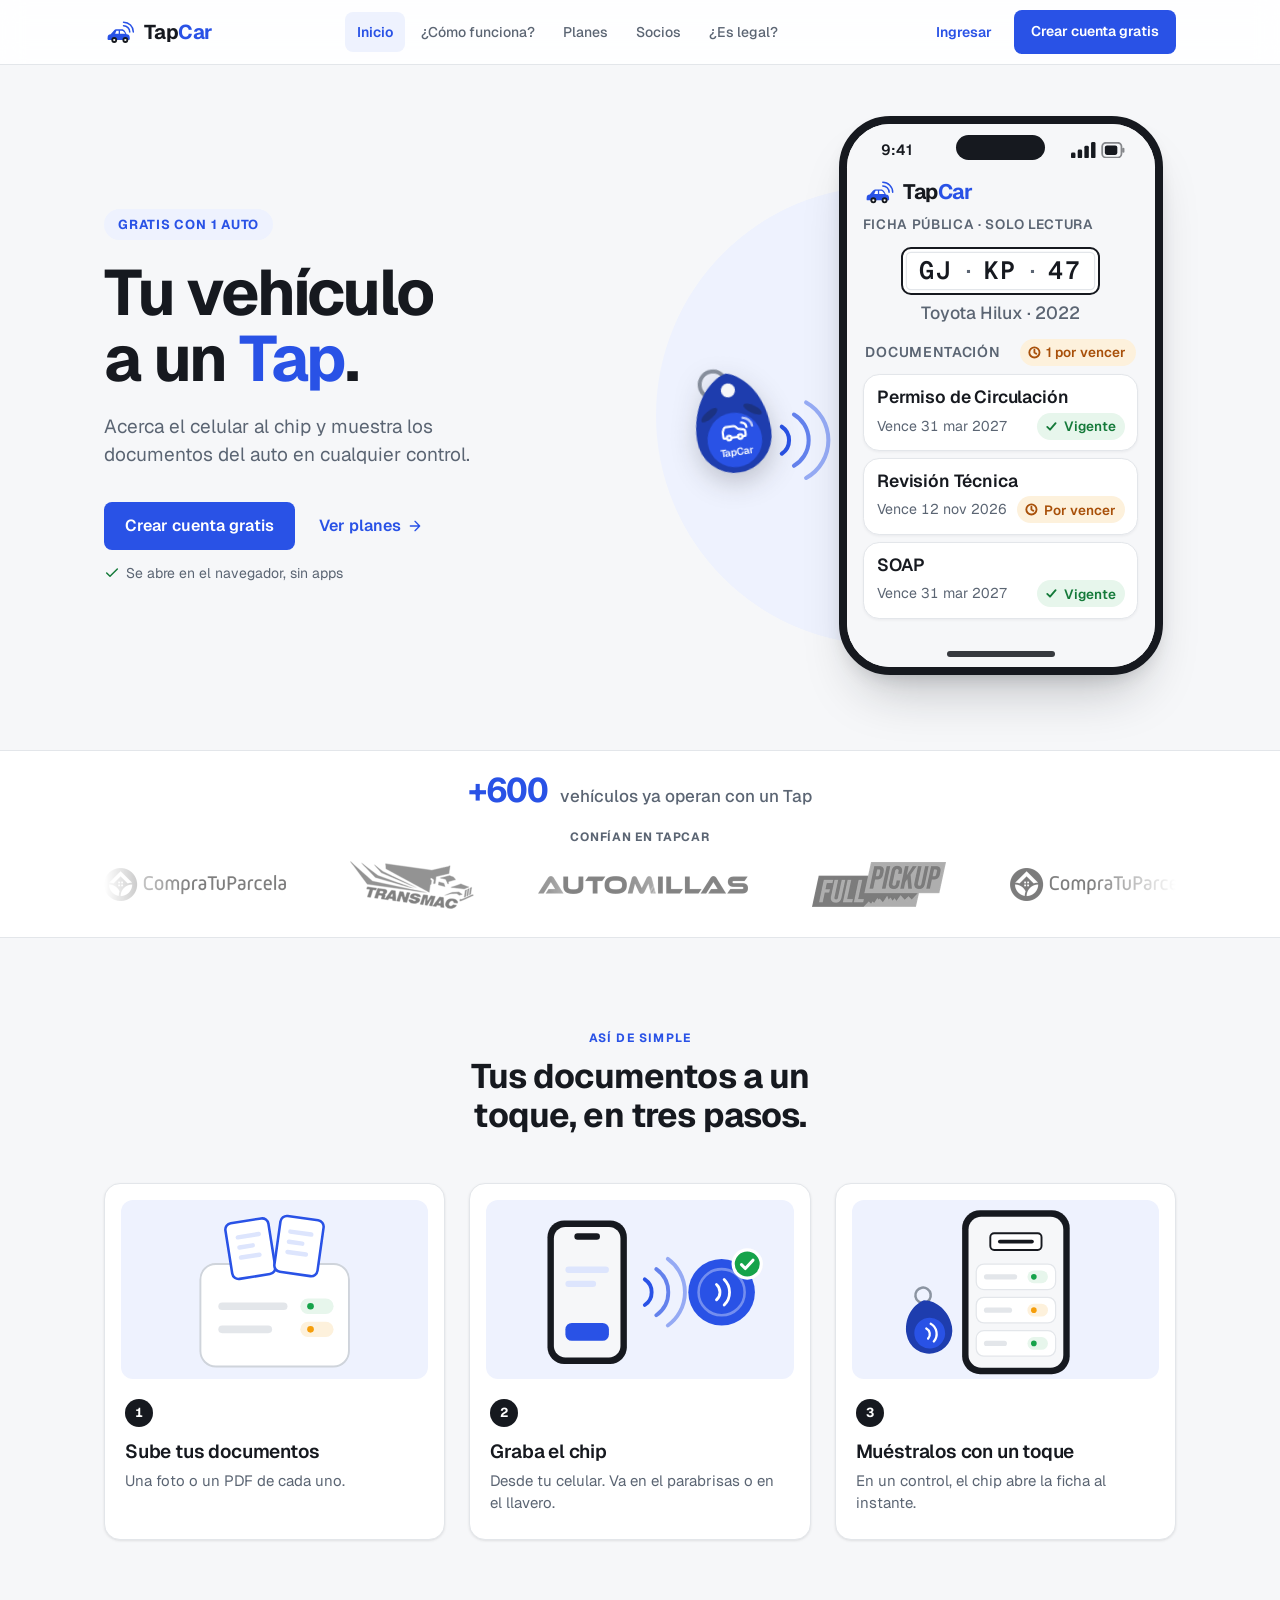
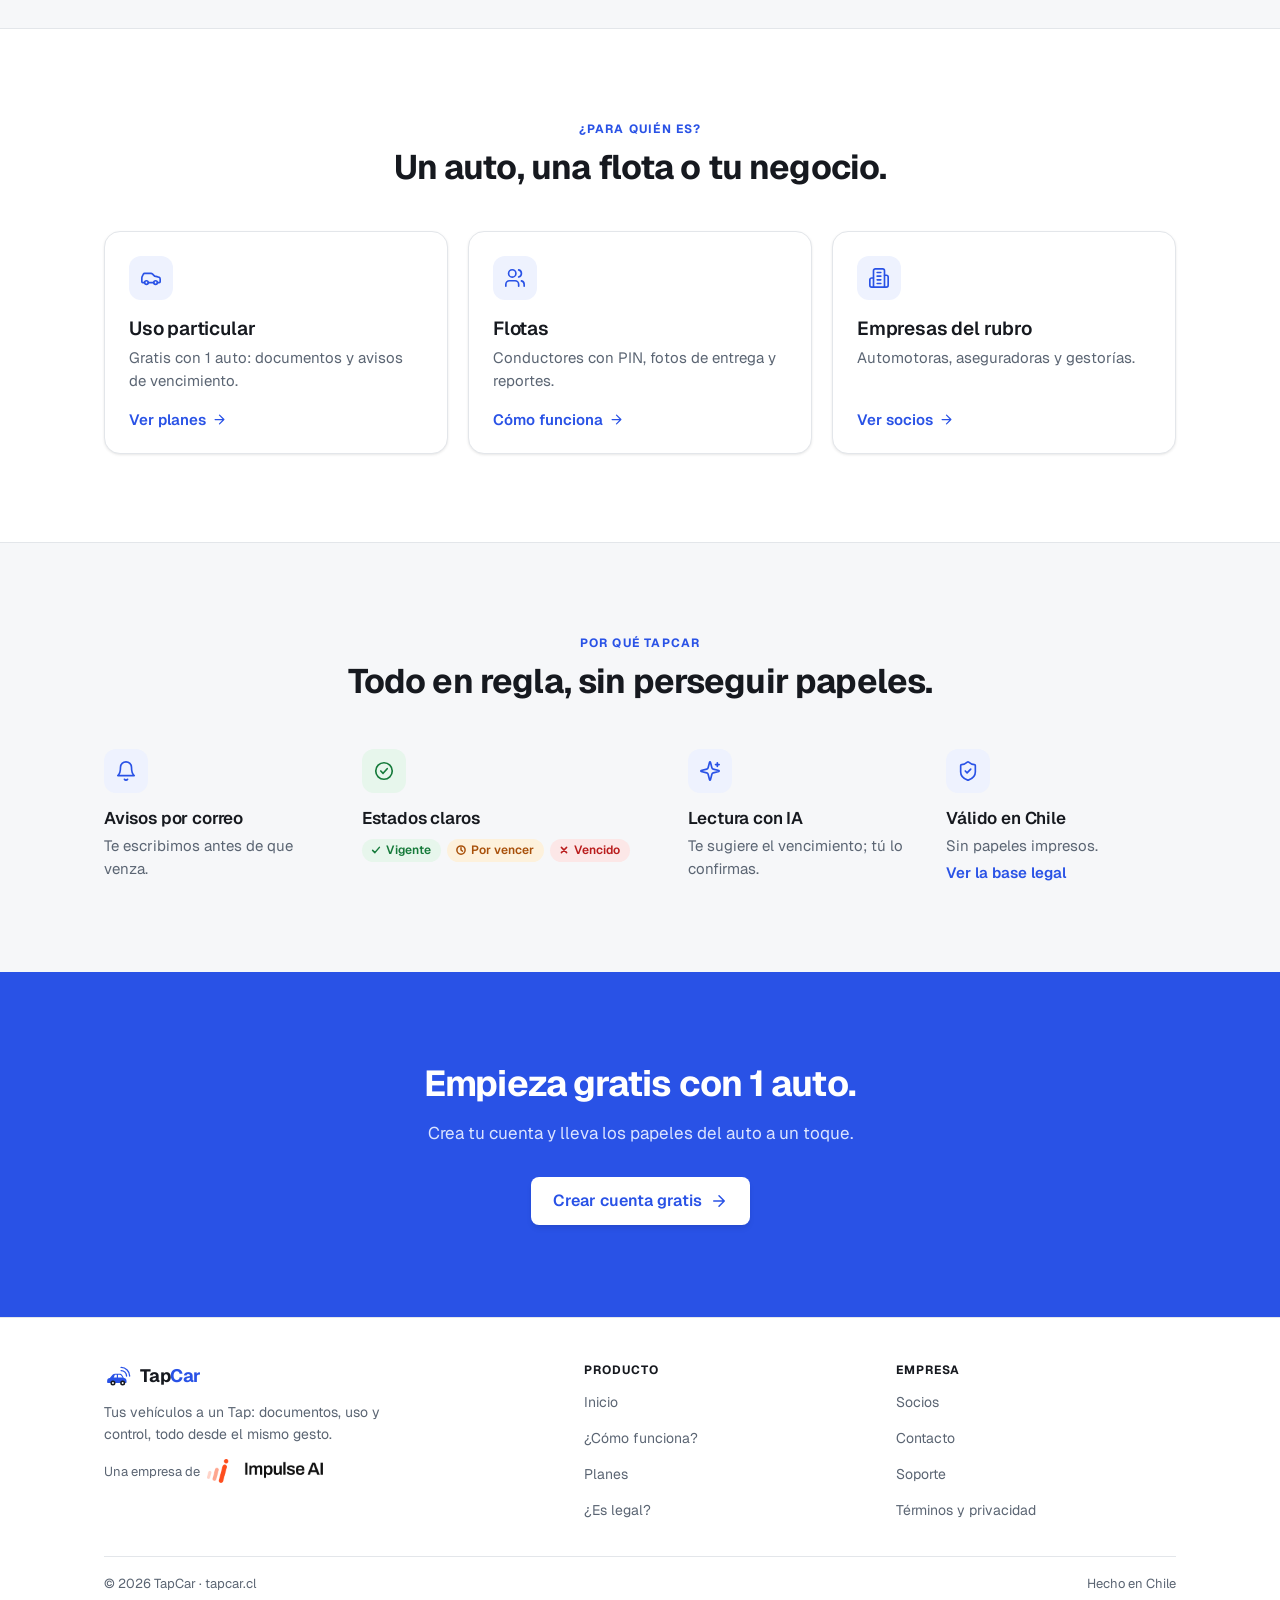
==== commit 3d10e6d5: "Inicio: banda de clientes en movimiento bajo el +600 Logos de CompraTuParcela, Transmac, Automillas " ====
--- a/index.html
+++ b/index.html
@@ -620,6 +620,47 @@
   font-variant-numeric: tabular-nums;
 }
 .prueba__txt { font-size: 17px; font-weight: 500; color: var(--acero); }
+
+/* Banda de clientes bajo el contador. Los logos vienen procesados a gris y
+   a la misma superficie visual (assets/cliente-*.webp): normalizarlos por
+   alto dejaba enormes a los casi cuadrados y diminutos a los muy anchos.
+   La cinta lleva el set dos veces y se desplaza -50%: cuando termina, la
+   segunda mitad está exactamente donde empezó la primera, así que el bucle
+   no salta. Con movimiento reducido no hay cinta: se ve un solo set quieto
+   y centrado (la copia se oculta). */
+.clientes { max-width: var(--contenedor); margin: 0 auto; padding: 0 var(--gutter) 26px; }
+.clientes__titulo {
+  margin: 0 0 14px; text-align: center; font-size: 12px; font-weight: 700;
+  letter-spacing: 0.06em; text-transform: uppercase; color: var(--acero);
+}
+.clientes__ventana { overflow: hidden; }
+.clientes__cinta {
+  list-style: none; margin: 0; padding: 0;
+  display: flex; flex-wrap: wrap; justify-content: center; align-items: center; gap: 20px 56px;
+}
+.clientes__item { flex: none; display: flex; align-items: center; height: 52px; }
+/* El ancho de cada logo viene en --w (el mismo del atributo width): con
+   width/height en auto el navegador usaba el tamaño intrínseco, que es 2x. */
+.clientes__item img { display: block; width: var(--w); height: auto; opacity: .75; }
+.clientes__item:nth-child(n+5) { display: none; }
+@media (prefers-reduced-motion: no-preference) {
+  .clientes__ventana {
+    -webkit-mask-image: linear-gradient(to right, transparent, #000 8%, #000 92%, transparent);
+            mask-image: linear-gradient(to right, transparent, #000 8%, #000 92%, transparent);
+  }
+  .clientes__cinta {
+    flex-wrap: nowrap; justify-content: flex-start; gap: 0; width: max-content;
+    animation: clientes-cinta 40s linear infinite;
+  }
+  .clientes__item:nth-child(n+5) { display: flex; }
+  .clientes__item { padding-right: 64px; }
+  .clientes__ventana:hover .clientes__cinta { animation-play-state: paused; }
+}
+@keyframes clientes-cinta { to { transform: translateX(-50%); } }
+@media (max-width: 560px) {
+  .clientes__item img { width: calc(var(--w) * .8); }
+  .clientes__item { padding-right: 44px; }
+}
 
 /* <escena-tap> ════════════════════════════════════════════════════════
    Escena "Tap" del hero. Autónoma: todo con prefijo `tap-`.
@@ -2346,6 +2387,29 @@
       <span class="prueba__num" data-conteo data-valor="600" data-prefijo="+">+600</span>
       <span class="prueba__txt">vehículos ya operan con un Tap</span>
     </p>
+    <div class="clientes" data-clientes>
+      <p class="clientes__titulo">Confían en TapCar</p>
+      <div class="clientes__ventana">
+        <ul class="clientes__cinta" role="list">
+          <li class="clientes__item"><img src="/assets/cliente-compratuparcela.webp" alt="CompraTuParcela" width="182" height="33" style="--w:182px" loading="lazy" decoding="async"></li>
+          <li class="clientes__item"><img src="/assets/cliente-transmac.webp" alt="Transmac" width="124" height="48" style="--w:124px" loading="lazy" decoding="async"></li>
+          <li class="clientes__item"><img src="/assets/cliente-automillas.webp" alt="Automillas" width="210" height="18" style="--w:210px" loading="lazy" decoding="async"></li>
+          <li class="clientes__item"><img src="/assets/cliente-fullpickup.webp" alt="Full Pickup" width="134" height="45" style="--w:134px" loading="lazy" decoding="async"></li>
+          <li class="clientes__item"><img src="/assets/cliente-compratuparcela.webp" alt="" width="182" height="33" style="--w:182px" loading="lazy" decoding="async"></li>
+          <li class="clientes__item"><img src="/assets/cliente-transmac.webp" alt="" width="124" height="48" style="--w:124px" loading="lazy" decoding="async"></li>
+          <li class="clientes__item"><img src="/assets/cliente-automillas.webp" alt="" width="210" height="18" style="--w:210px" loading="lazy" decoding="async"></li>
+          <li class="clientes__item"><img src="/assets/cliente-fullpickup.webp" alt="" width="134" height="45" style="--w:134px" loading="lazy" decoding="async"></li>
+          <li class="clientes__item"><img src="/assets/cliente-compratuparcela.webp" alt="" width="182" height="33" style="--w:182px" loading="lazy" decoding="async"></li>
+          <li class="clientes__item"><img src="/assets/cliente-transmac.webp" alt="" width="124" height="48" style="--w:124px" loading="lazy" decoding="async"></li>
+          <li class="clientes__item"><img src="/assets/cliente-automillas.webp" alt="" width="210" height="18" style="--w:210px" loading="lazy" decoding="async"></li>
+          <li class="clientes__item"><img src="/assets/cliente-fullpickup.webp" alt="" width="134" height="45" style="--w:134px" loading="lazy" decoding="async"></li>
+          <li class="clientes__item"><img src="/assets/cliente-compratuparcela.webp" alt="" width="182" height="33" style="--w:182px" loading="lazy" decoding="async"></li>
+          <li class="clientes__item"><img src="/assets/cliente-transmac.webp" alt="" width="124" height="48" style="--w:124px" loading="lazy" decoding="async"></li>
+          <li class="clientes__item"><img src="/assets/cliente-automillas.webp" alt="" width="210" height="18" style="--w:210px" loading="lazy" decoding="async"></li>
+          <li class="clientes__item"><img src="/assets/cliente-fullpickup.webp" alt="" width="134" height="45" style="--w:134px" loading="lazy" decoding="async"></li>
+        </ul>
+      </div>
+    </div>
   </div>
 
   <!-- ============ ASÍ DE SIMPLE ============ -->
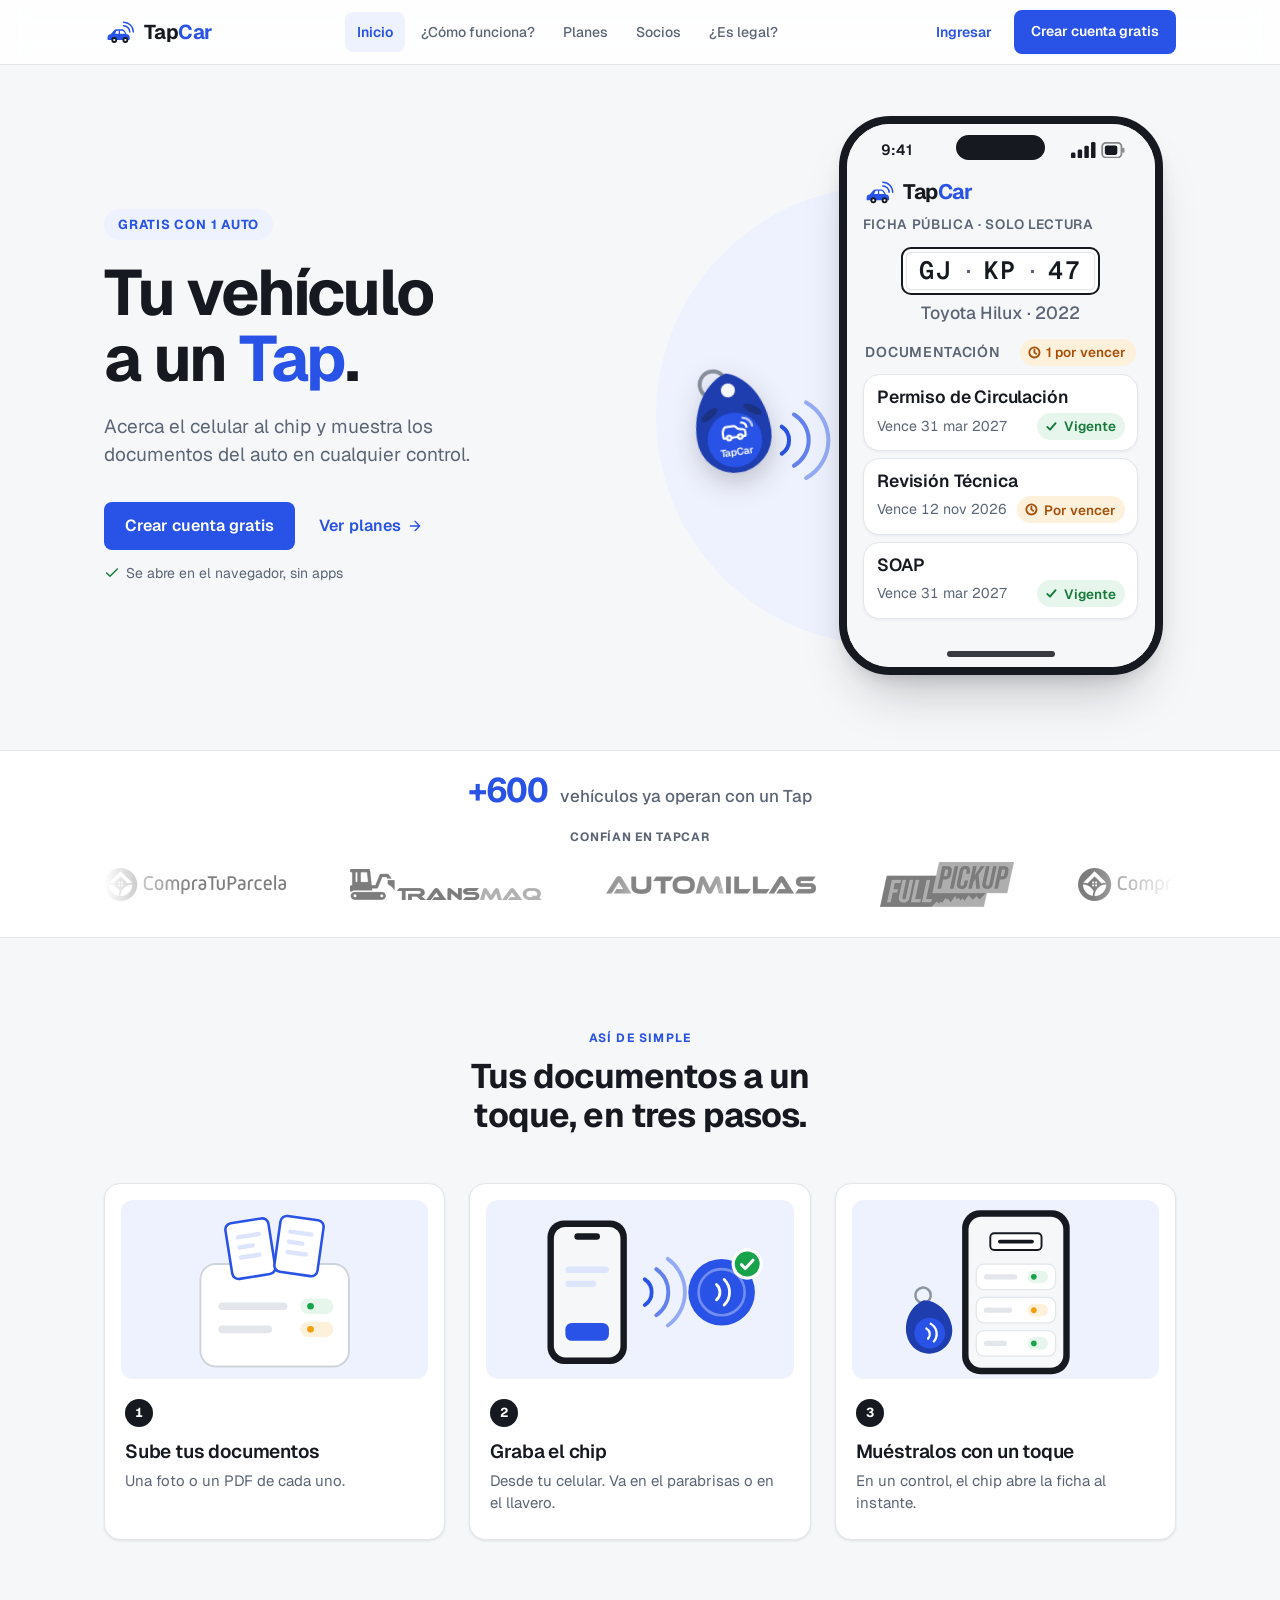
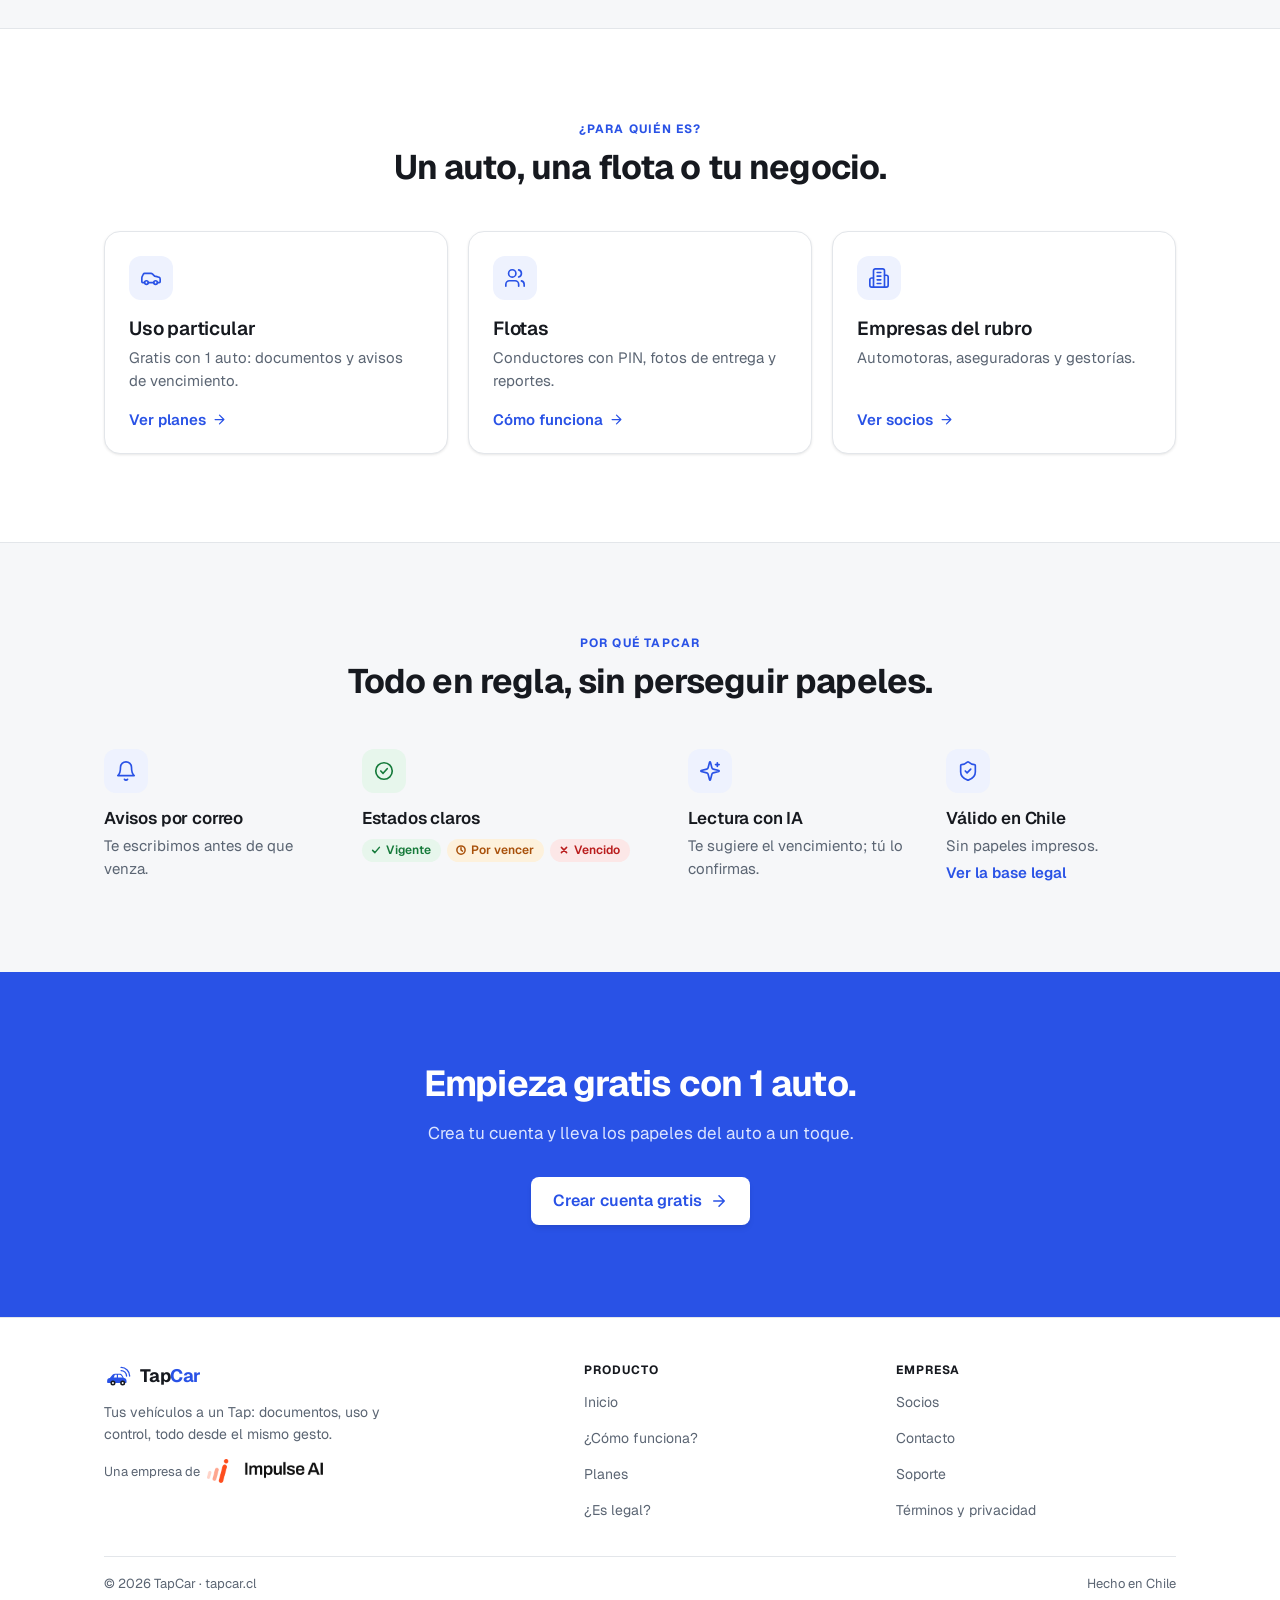
==== commit c9792f93: "Inicio: logo nuevo de Transmaq en la banda de clientes Reemplaza el logo anterior (y el nombre Trans" ====
--- a/index.html
+++ b/index.html
@@ -1270,7 +1270,7 @@
 
 .calc__fineprint { margin: 12px 0 0; font-size: 12px; color: var(--acero); line-height: 1.5; }
 
-/* Planes — Uso particular: dos tarjetas (Gratis / Plan completo) lado a
+/* Planes — Uso particular: dos tarjetas (Gratis / TapCar+) lado a
    lado, apiladas en celular, con las mismas piezas en el mismo orden para
    que se comparen fila a fila. El slider del total va en una franja a lo
    ancho debajo (.plan-calc): dentro de la tarjeta de pago la estiraba y la
@@ -1303,7 +1303,7 @@
    de arriba, porque lo de arriba puede estar oculto (el puente a Flotas). */
 .plan-card__pie { margin-top: auto; padding-top: 28px; }
 .plan-card__pie .btn { width: 100%; }
-/* Franja "Calcula tu plan completo": slider a la izquierda, total a la
+/* Franja "Calcula tu TapCar+": slider a la izquierda, total a la
    derecha; en celular se apilan. El título va dentro de la columna del
    slider para que la burbuja (que flota 38 px sobre el riel) tenga su aire
    debajo del título y no encima de la tarjeta. */
@@ -2065,11 +2065,11 @@
         "Ficha pública de solo lectura que se abre con un chip NFC",
         "Recordatorios por correo antes de cada vencimiento",
         "Transferencia de un vehículo a otra cuenta con sus documentos y mantenciones",
-        "Plan completo: Carga inteligente, una IA arma los vehículos a partir de hasta 40 PDF o fotos de sus documentos",
-        "Plan completo: ficha pública guardada sin conexión durante 7 días",
-        "Plan completo: mantenciones con estado y avisos por correo",
-        "Plan completo: datos del vehículo, como combustible, neumáticos, transmisión y aceite",
-        "Plan completo: otros documentos, además de los de fiscalización",
+        "TapCar+: Carga inteligente, una IA arma los vehículos a partir de hasta 40 PDF o fotos de sus documentos",
+        "TapCar+: ficha pública guardada sin conexión durante 7 días",
+        "TapCar+: mantenciones con estado y avisos por correo",
+        "TapCar+: datos del vehículo, como combustible, neumáticos, transmisión y aceite",
+        "TapCar+: otros documentos, además de los de fiscalización",
         "Plan Flotas: registro de uso por conductor con PIN de 4 dígitos, sin cuentas",
         "Plan Flotas: fotos de entrega con lectura automática de kilometraje, combustible y limpieza",
         "Plan Flotas: bitácora, alertas y reportes descargables en Excel y PDF"
@@ -2100,7 +2100,7 @@
           },
           {
             "@type": "Offer",
-            "name": "Uso particular — plan completo",
+            "name": "Uso particular — TapCar+",
             "description": "$5.000 al año por cada vehículo, incluido el primero, hasta 10 vehículos. IVA incluido.",
             "price": "5000",
             "priceCurrency": "CLP",
@@ -2392,19 +2392,19 @@
       <div class="clientes__ventana">
         <ul class="clientes__cinta" role="list">
           <li class="clientes__item"><img src="/assets/cliente-compratuparcela.webp" alt="CompraTuParcela" width="182" height="33" style="--w:182px" loading="lazy" decoding="async"></li>
-          <li class="clientes__item"><img src="/assets/cliente-transmac.webp" alt="Transmac" width="124" height="48" style="--w:124px" loading="lazy" decoding="async"></li>
+          <li class="clientes__item"><img src="/assets/cliente-transmaq.webp" alt="Transmaq" width="192" height="31" style="--w:192px" loading="lazy" decoding="async"></li>
           <li class="clientes__item"><img src="/assets/cliente-automillas.webp" alt="Automillas" width="210" height="18" style="--w:210px" loading="lazy" decoding="async"></li>
           <li class="clientes__item"><img src="/assets/cliente-fullpickup.webp" alt="Full Pickup" width="134" height="45" style="--w:134px" loading="lazy" decoding="async"></li>
           <li class="clientes__item"><img src="/assets/cliente-compratuparcela.webp" alt="" width="182" height="33" style="--w:182px" loading="lazy" decoding="async"></li>
-          <li class="clientes__item"><img src="/assets/cliente-transmac.webp" alt="" width="124" height="48" style="--w:124px" loading="lazy" decoding="async"></li>
+          <li class="clientes__item"><img src="/assets/cliente-transmaq.webp" alt="" width="192" height="31" style="--w:192px" loading="lazy" decoding="async"></li>
           <li class="clientes__item"><img src="/assets/cliente-automillas.webp" alt="" width="210" height="18" style="--w:210px" loading="lazy" decoding="async"></li>
           <li class="clientes__item"><img src="/assets/cliente-fullpickup.webp" alt="" width="134" height="45" style="--w:134px" loading="lazy" decoding="async"></li>
           <li class="clientes__item"><img src="/assets/cliente-compratuparcela.webp" alt="" width="182" height="33" style="--w:182px" loading="lazy" decoding="async"></li>
-          <li class="clientes__item"><img src="/assets/cliente-transmac.webp" alt="" width="124" height="48" style="--w:124px" loading="lazy" decoding="async"></li>
+          <li class="clientes__item"><img src="/assets/cliente-transmaq.webp" alt="" width="192" height="31" style="--w:192px" loading="lazy" decoding="async"></li>
           <li class="clientes__item"><img src="/assets/cliente-automillas.webp" alt="" width="210" height="18" style="--w:210px" loading="lazy" decoding="async"></li>
           <li class="clientes__item"><img src="/assets/cliente-fullpickup.webp" alt="" width="134" height="45" style="--w:134px" loading="lazy" decoding="async"></li>
           <li class="clientes__item"><img src="/assets/cliente-compratuparcela.webp" alt="" width="182" height="33" style="--w:182px" loading="lazy" decoding="async"></li>
-          <li class="clientes__item"><img src="/assets/cliente-transmac.webp" alt="" width="124" height="48" style="--w:124px" loading="lazy" decoding="async"></li>
+          <li class="clientes__item"><img src="/assets/cliente-transmaq.webp" alt="" width="192" height="31" style="--w:192px" loading="lazy" decoding="async"></li>
           <li class="clientes__item"><img src="/assets/cliente-automillas.webp" alt="" width="210" height="18" style="--w:210px" loading="lazy" decoding="async"></li>
           <li class="clientes__item"><img src="/assets/cliente-fullpickup.webp" alt="" width="134" height="45" style="--w:134px" loading="lazy" decoding="async"></li>
         </ul>
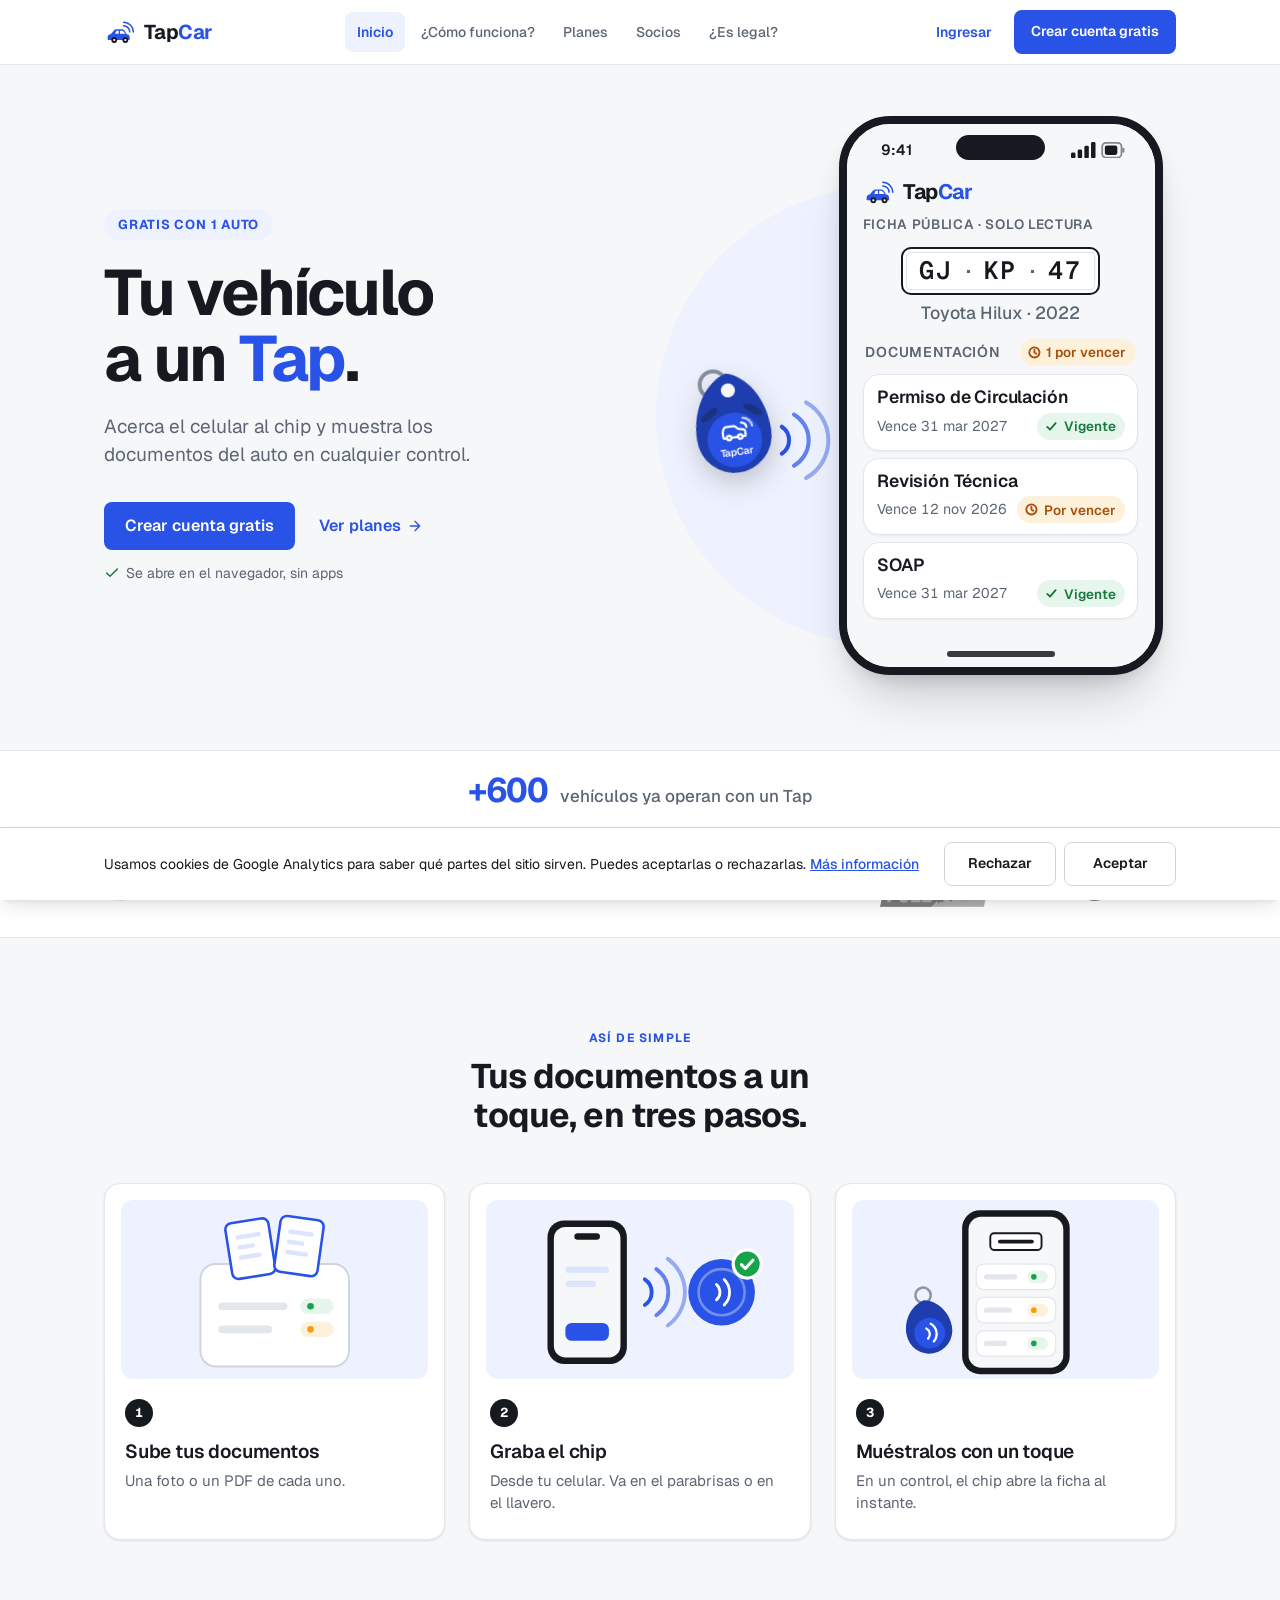
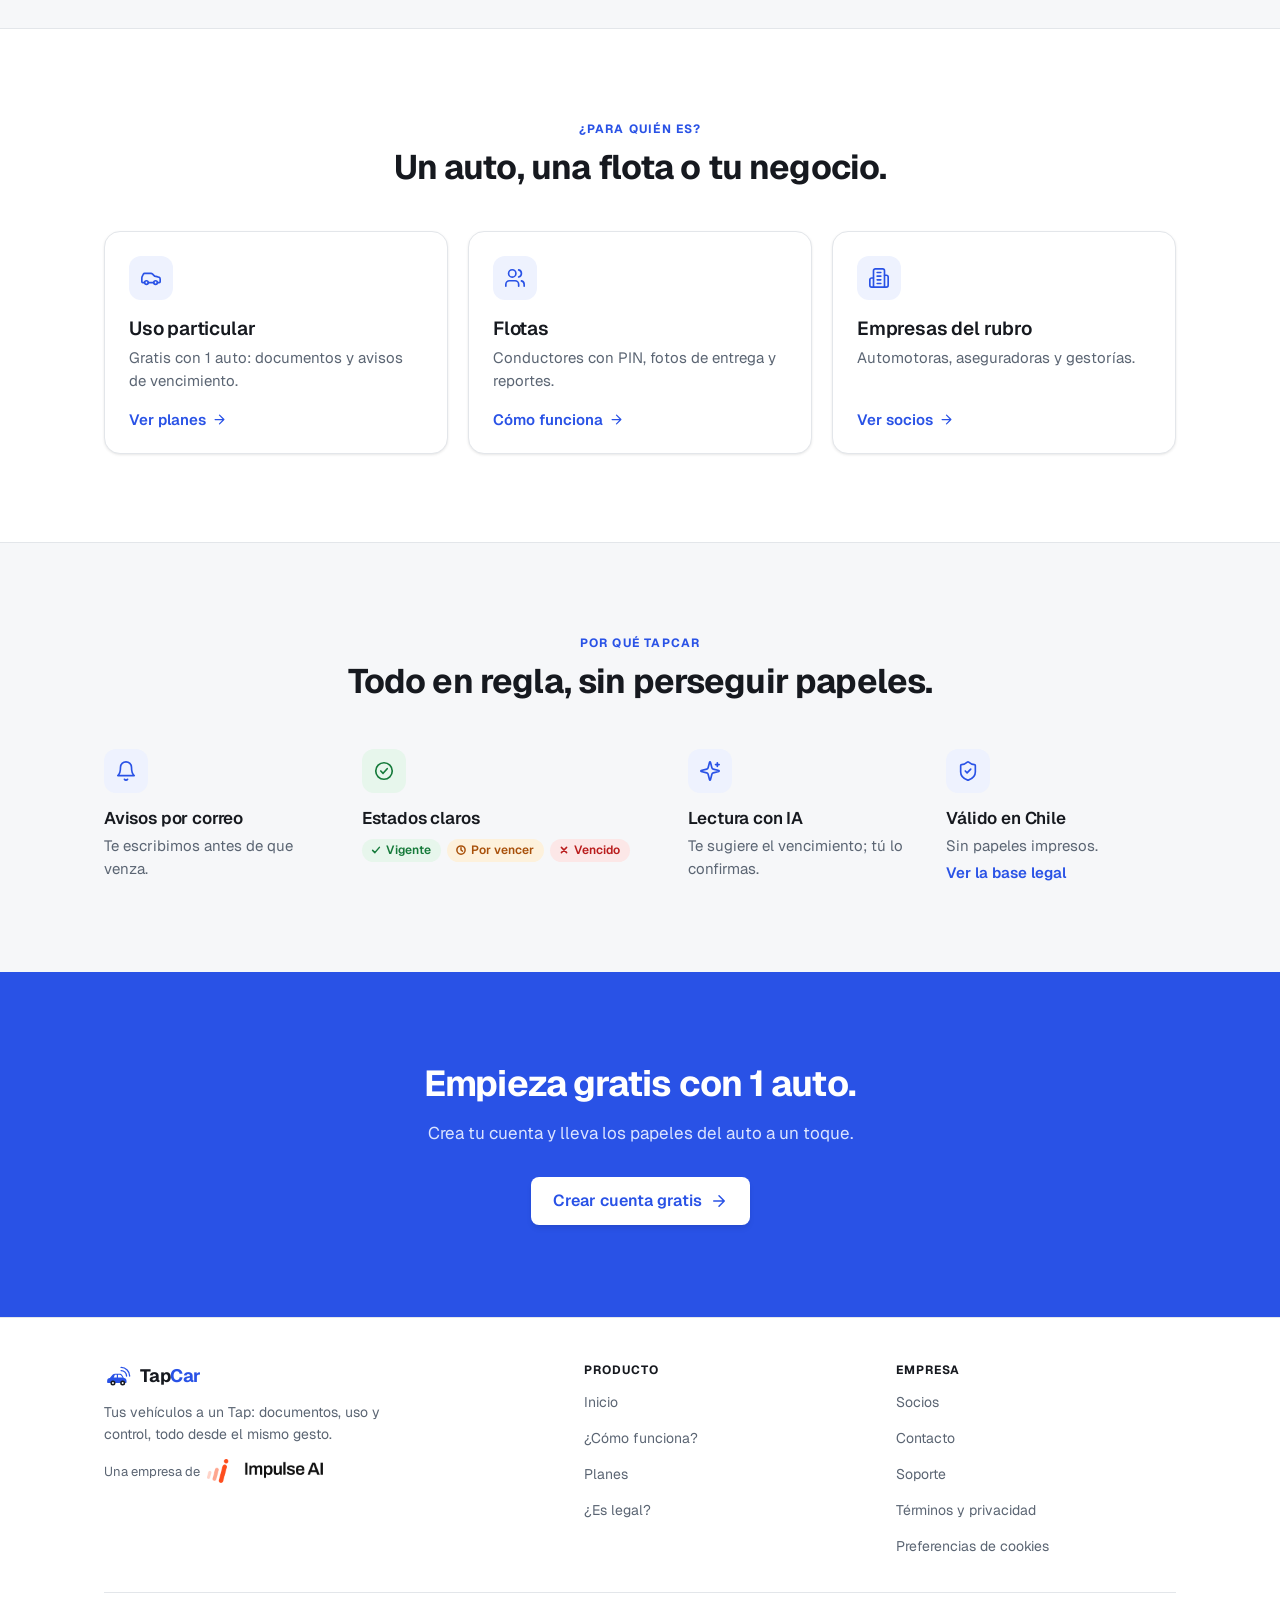
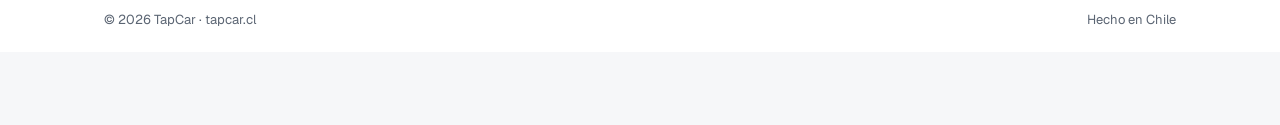
==== commit 6a3fe12c: "Analítica: GA4 con modo de consentimiento y banner de cookies Co-Authored-By: Claude Opus 5.5 (1M co" ====
--- a/index.html
+++ b/index.html
@@ -506,6 +506,62 @@
   display: flex; align-items: center; justify-content: space-between; gap: 16px;
 }
 .footer__meta { font-size: 13px; color: var(--acero); }
+/* "Preferencias de cookies" es un <button> (abre el banner, no navega),
+   pero en el pie tiene que verse igual que los enlaces de al lado: se le
+   quita todo lo que el navegador le pone a un botón. */
+.footer__link--btn {
+  padding: 0; border: 0; background: none; cursor: pointer;
+  font-family: inherit; line-height: inherit; text-align: left;
+}
+
+/* ===================================================================
+   Aviso de cookies — lo crea assets/analitica.js
+   Franja fija abajo, sobria. Rechazar y Aceptar llevan la MISMA clase
+   (.btn--secondary): mismo tamaño, mismo color, mismo peso, para que
+   rechazar no cueste más que aceptar.
+   =================================================================== */
+.cookies {
+  position: fixed; left: 0; right: 0; bottom: 0; z-index: 60;
+  background: var(--superficie); border-top: 1px solid var(--linea-fuerte);
+  box-shadow: var(--shadow-lg);
+}
+.cookies[hidden] { display: none; }
+.cookies__inner {
+  display: flex; align-items: center; justify-content: space-between; gap: 12px 24px;
+  padding-top: 14px; padding-bottom: 14px;
+}
+.cookies__texto { margin: 0; font-size: var(--text-sm); line-height: 1.5; color: var(--tinta); }
+.cookies__mas { color: var(--azul); font-weight: var(--weight-medium); }
+.cookies__mas:hover { color: var(--azul-press); }
+.cookies__acciones { display: flex; gap: 8px; flex-shrink: 0; }
+.cookies__btn { min-width: 112px; }
+/* Mientras el banner está visible (clase en <html>), la página reserva
+   abajo su alto real, que el script mide en --cookies-alto sobre <html>:
+   - padding-bottom del body: al llegar al fondo, el último CTA y el pie
+     no quedan tapados;
+   - scroll-padding-bottom del html: al avanzar con Tab, el navegador
+     desplaza el elemento con foco para que no quede debajo de la franja
+     fija (WCAG 2.4.11). Sin esto, en /planes/ a 375px diez elementos
+     recibían el foco totalmente tapados.
+   El 120px es solo el respaldo antes de medir. */
+html.con-cookies { scroll-padding-bottom: var(--cookies-alto, 120px); }
+html.con-cookies body { padding-bottom: var(--cookies-alto, 120px); }
+@media (prefers-reduced-motion: no-preference) {
+  /* Solo la entrada, y solo con movimiento: con movimiento reducido el
+     banner aparece quieto en su lugar (el estado base es el final). */
+  .cookies:not([hidden]) { animation: cookies-entra var(--dur-lenta) var(--ease-salir); }
+  @keyframes cookies-entra {
+    from { transform: translateY(100%); opacity: 0; }
+    to { transform: none; opacity: 1; }
+  }
+}
+@media (max-width: 640px) {
+  /* En celular: texto arriba y los dos botones en fila a lo ancho, cada
+     uno la mitad. */
+  .cookies__inner { flex-direction: column; align-items: stretch; padding-top: 12px; padding-bottom: 12px; }
+  .cookies__acciones { width: 100%; }
+  .cookies__btn { flex: 1 1 0; min-width: 0; }
+}
 
 /* ===================================================================
    Aparición al hacer scroll — UN solo patrón para todo el sitio.
@@ -2626,6 +2682,7 @@
             <a href="mailto:contacto@tapcar.cl" class="footer__link">Contacto</a>
             <a href="mailto:contacto@tapcar.cl" class="footer__link">Soporte</a>
             <a href="/terminos/" class="footer__link">Términos y privacidad</a>
+            <button type="button" class="footer__link footer__link--btn" data-preferencias-cookies>Preferencias de cookies</button>
           </div>
         </nav>
       </div>
@@ -2831,5 +2888,6 @@
     window.va = window.va || function () { (window.vaq = window.vaq || []).push(arguments); };
   </script>
   <script defer src="/_vercel/insights/script.js"></script>
+  <script src="/assets/analitica.js"></script>
 </body>
 </html>
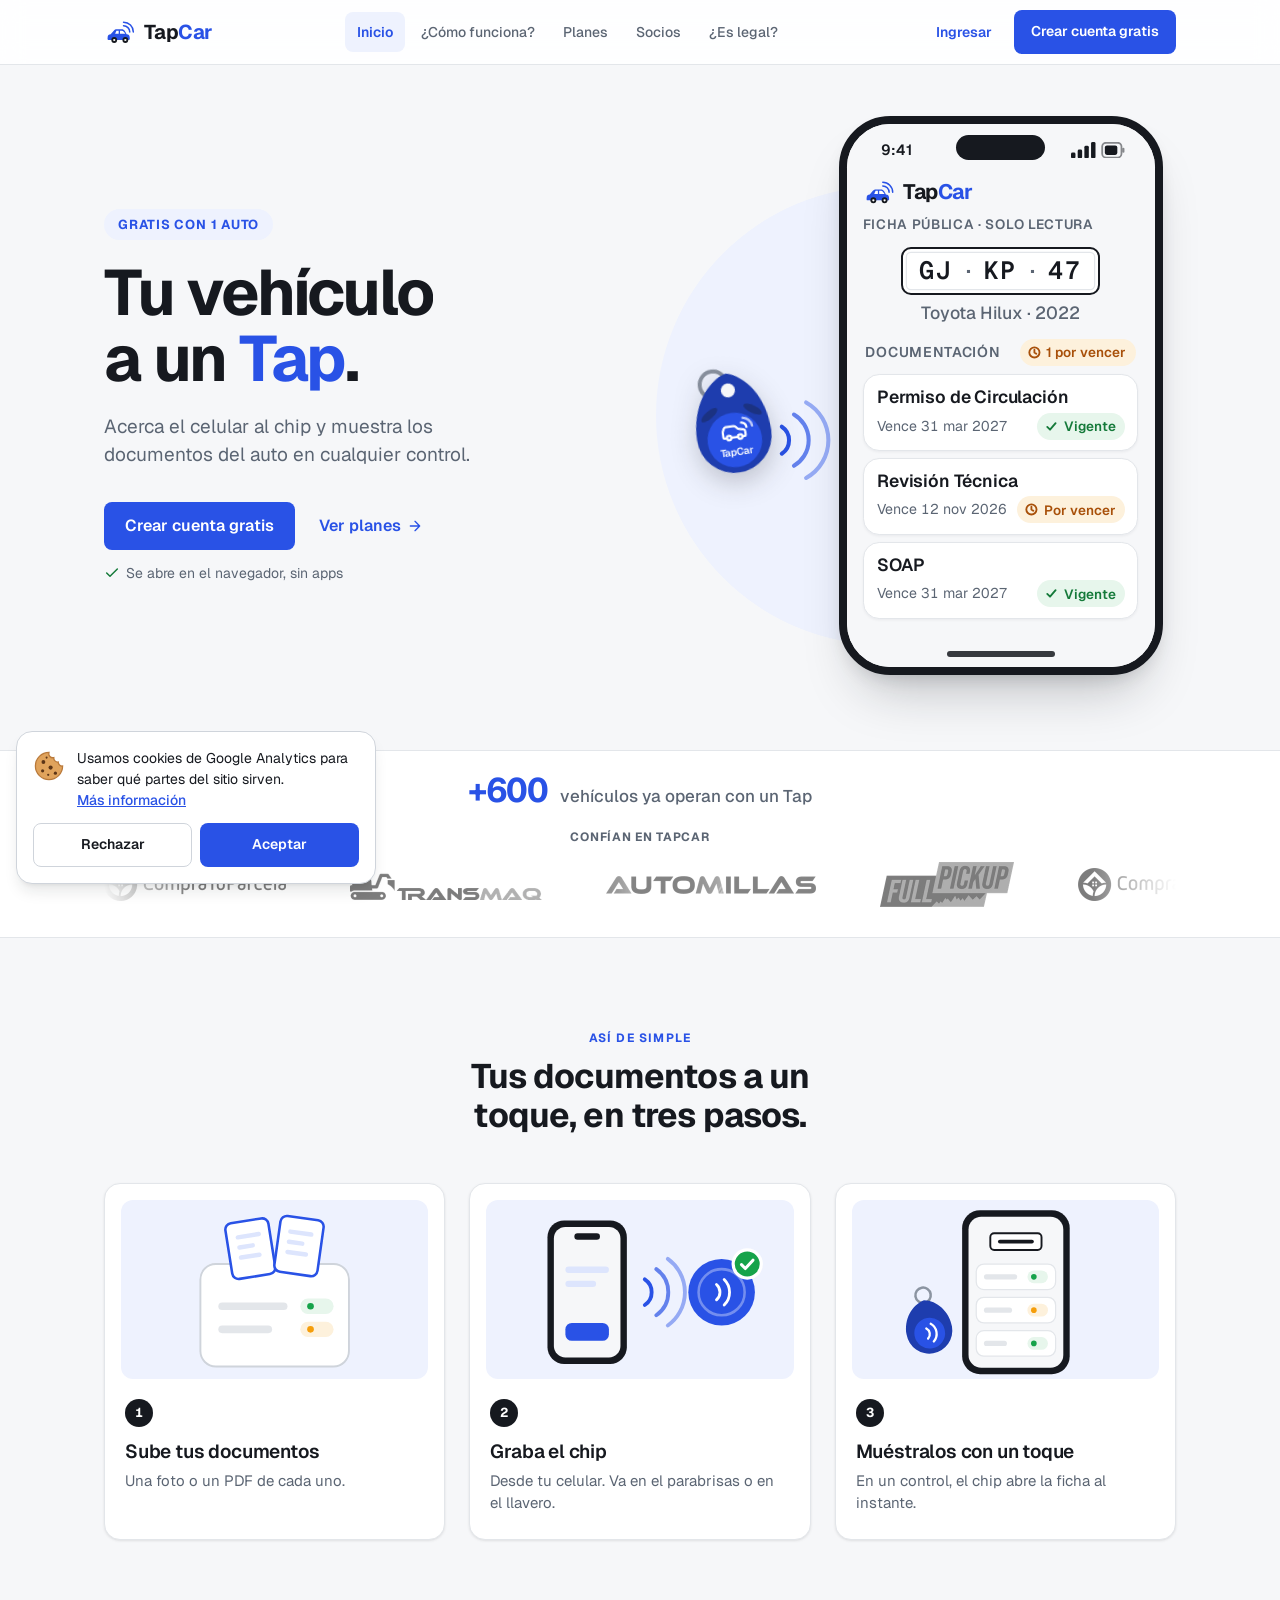
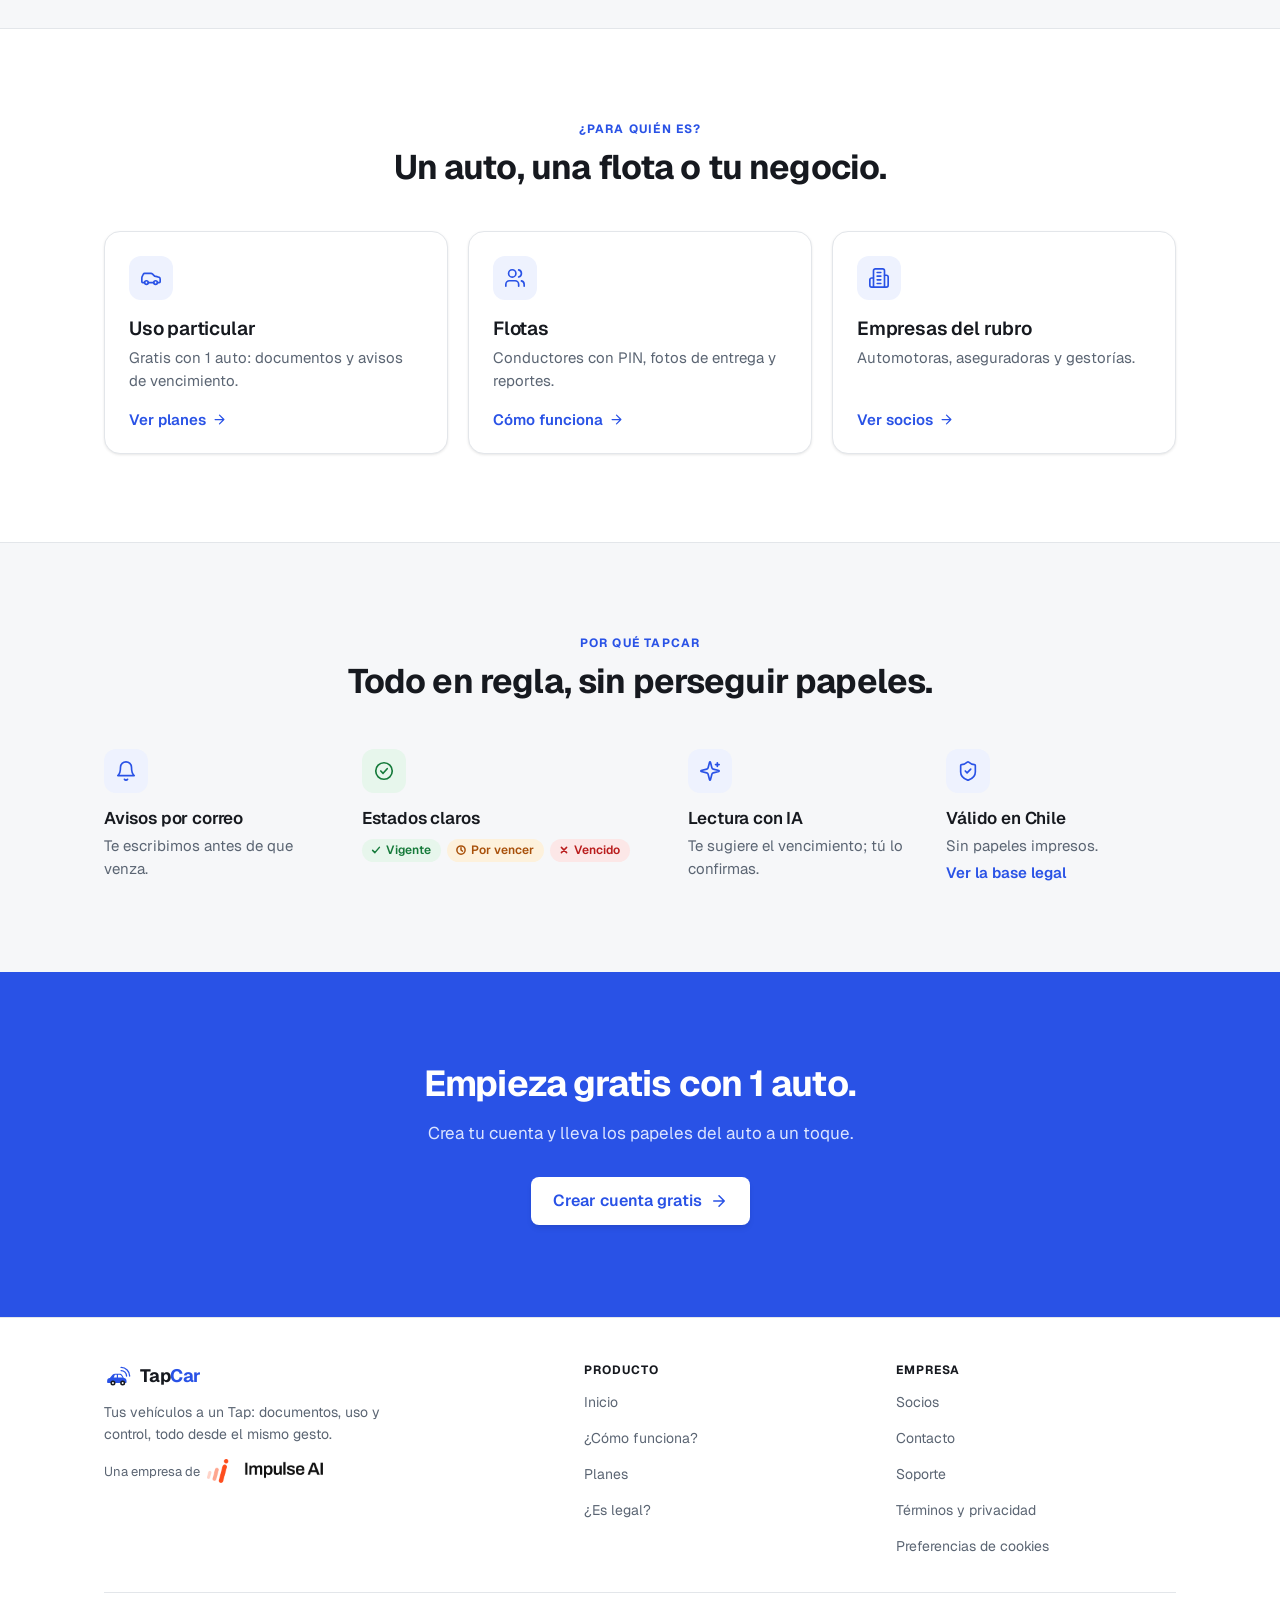
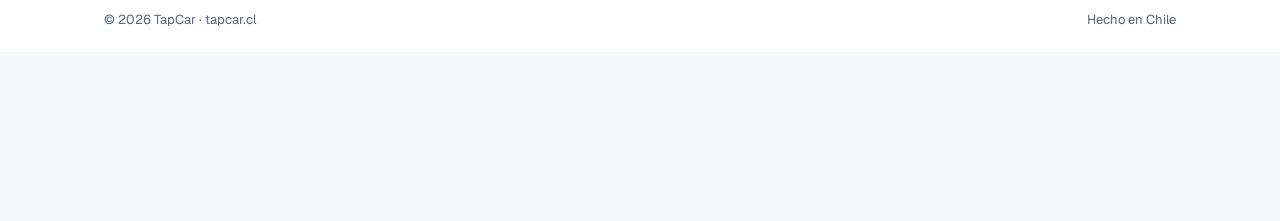
==== commit d76fe6d0: "Aviso de cookies: tarjeta chica en la esquina, Aceptar en azul y una galleta Co-Authored-By: Claude " ====
--- a/index.html
+++ b/index.html
@@ -516,25 +516,32 @@
 
 /* ===================================================================
    Aviso de cookies — lo crea assets/analitica.js
-   Franja fija abajo, sobria. Rechazar y Aceptar llevan la MISMA clase
-   (.btn--secondary): mismo tamaño, mismo color, mismo peso, para que
-   rechazar no cueste más que aceptar.
+   Tarjeta chica flotando en la esquina inferior izquierda (en celular, a
+   lo ancho con margen), y no una franja de lado a lado: Lukas la encontró
+   muy grande (2026-10-23). Aceptar en azul (.btn--primary) y Rechazar en
+   blanco (.btn--secondary), los dos del mismo tamaño y en la misma fila.
    =================================================================== */
 .cookies {
-  position: fixed; left: 0; right: 0; bottom: 0; z-index: 60;
-  background: var(--superficie); border-top: 1px solid var(--linea-fuerte);
-  box-shadow: var(--shadow-lg);
+  --cookies-margen: 16px;
+  position: fixed; left: var(--cookies-margen); bottom: var(--cookies-margen); z-index: 60;
+  width: min(360px, calc(100% - 2 * var(--cookies-margen)));
+  background: var(--superficie); border: 1px solid var(--linea-fuerte);
+  border-radius: var(--radius-lg); box-shadow: var(--shadow-lg);
 }
 .cookies[hidden] { display: none; }
-.cookies__inner {
-  display: flex; align-items: center; justify-content: space-between; gap: 12px 24px;
-  padding-top: 14px; padding-bottom: 14px;
+.cookies__inner { display: flex; flex-direction: column; gap: 12px; padding: 16px; }
+.cookies__cabeza { display: flex; align-items: flex-start; gap: 12px; }
+/* La galleta con un mordisco: SVG en línea como fondo, sin archivo ni
+   petición aparte. Decorativa (aria-hidden en el script). */
+.cookies__icono {
+  flex: 0 0 auto; width: 32px; height: 32px; margin-top: 2px;
+  background: url("data:image/svg+xml,<svg xmlns='http://www.w3.org/2000/svg' viewBox='0 0 40 40'><path d='M20 3a17 17 0 1 0 17 17 5 5 0 0 1-5.5-5 5 5 0 0 1-5.5-5.5A5 5 0 0 1 20 3z' fill='%23e0a35c'/><path d='M20 3a17 17 0 1 0 17 17 5 5 0 0 1-5.5-5 5 5 0 0 1-5.5-5.5A5 5 0 0 1 20 3z' fill='none' stroke='%23b9793a' stroke-width='1.6'/><circle cx='13' cy='15' r='2.4' fill='%235c3517'/><circle cx='22' cy='22' r='2.6' fill='%235c3517'/><circle cx='12' cy='26' r='2' fill='%235c3517'/><circle cx='28' cy='29' r='2' fill='%235c3517'/><circle cx='19' cy='31' r='1.4' fill='%235c3517'/><circle cx='17' cy='9.5' r='1.3' fill='%235c3517'/></svg>") center / contain no-repeat;
 }
 .cookies__texto { margin: 0; font-size: var(--text-sm); line-height: 1.5; color: var(--tinta); }
-.cookies__mas { color: var(--azul); font-weight: var(--weight-medium); }
+.cookies__mas { color: var(--azul); font-weight: var(--weight-medium); white-space: nowrap; }
 .cookies__mas:hover { color: var(--azul-press); }
-.cookies__acciones { display: flex; gap: 8px; flex-shrink: 0; }
-.cookies__btn { min-width: 112px; }
+.cookies__acciones { display: flex; gap: 8px; }
+.cookies__btn { flex: 1 1 0; min-width: 0; }
 /* Mientras el banner está visible (clase en <html>), la página reserva
    abajo su alto real, que el script mide en --cookies-alto sobre <html>:
    - padding-bottom del body: al llegar al fondo, el último CTA y el pie
@@ -543,24 +550,23 @@
      desplaza el elemento con foco para que no quede debajo de la franja
      fija (WCAG 2.4.11). Sin esto, en /planes/ a 375px diez elementos
      recibían el foco totalmente tapados.
-   El 120px es solo el respaldo antes de medir. */
-html.con-cookies { scroll-padding-bottom: var(--cookies-alto, 120px); }
-html.con-cookies body { padding-bottom: var(--cookies-alto, 120px); }
+   Se suma el margen de la tarjeta (16px, 12px en celular), que el script
+   no mide. El 120px es solo el respaldo antes de medir. */
+html.con-cookies { scroll-padding-bottom: calc(var(--cookies-alto, 120px) + 16px); }
+html.con-cookies body { padding-bottom: calc(var(--cookies-alto, 120px) + 16px); }
 @media (prefers-reduced-motion: no-preference) {
   /* Solo la entrada, y solo con movimiento: con movimiento reducido el
      banner aparece quieto en su lugar (el estado base es el final). */
   .cookies:not([hidden]) { animation: cookies-entra var(--dur-lenta) var(--ease-salir); }
   @keyframes cookies-entra {
-    from { transform: translateY(100%); opacity: 0; }
+    from { transform: translateY(16px); opacity: 0; }
     to { transform: none; opacity: 1; }
   }
 }
 @media (max-width: 640px) {
-  /* En celular: texto arriba y los dos botones en fila a lo ancho, cada
-     uno la mitad. */
-  .cookies__inner { flex-direction: column; align-items: stretch; padding-top: 12px; padding-bottom: 12px; }
-  .cookies__acciones { width: 100%; }
-  .cookies__btn { flex: 1 1 0; min-width: 0; }
+  /* En celular la tarjeta va a lo ancho, con un margen más angosto. */
+  .cookies { --cookies-margen: 12px; }
+  .cookies__inner { padding: 12px 14px; gap: 10px; }
 }
 
 /* ===================================================================
@@ -2265,8 +2271,8 @@
         <a href="/legal/" class="nav__link">¿Es legal?</a>
       </nav>
       <div class="nav__actions">
-        <a href="https://app.tapcar.cl" class="nav__login">Ingresar</a>
-        <a href="https://app.tapcar.cl" class="btn btn--primary btn--md">Crear cuenta gratis</a>
+        <a href="https://app.tapcar.cl" data-ubicacion="nav" class="nav__login">Ingresar</a>
+        <a href="https://app.tapcar.cl" data-ubicacion="nav" class="btn btn--primary btn--md">Crear cuenta gratis</a>
       </div>
       <button type="button" class="nav__burger" data-burger aria-label="Abrir menú" aria-expanded="false" aria-controls="menu-movil">
         <span class="nav__burger-box"><span class="nav__burger-bar"></span><span class="nav__burger-bar"></span><span class="nav__burger-bar"></span></span>
@@ -2279,7 +2285,7 @@
       <a href="/socios/" class="nav__panel-link" data-nav="/socios/">Socios</a>
       <a href="/legal/" class="nav__panel-link" data-nav="/legal/">¿Es legal?</a>
       <div class="nav__panel-actions">
-        <a href="https://app.tapcar.cl" class="btn btn--primary btn--lg">Crear cuenta gratis</a>
+        <a href="https://app.tapcar.cl" data-ubicacion="nav-movil" class="btn btn--primary btn--lg">Crear cuenta gratis</a>
       </div>
     </div>
   </header>
@@ -2294,7 +2300,7 @@
         <h1 class="lp-hero__title" aria-label="Tu vehículo a un Tap."><span aria-hidden="true">Tu <span class="rotor" data-rotor><span class="rotor__word">vehículo</span></span><br class="lp-hero__nl"> a un <span class="lp-hero__tap">Tap</span>.</span></h1>
         <p class="lp-hero__lead">Acerca el celular al chip y muestra los documentos del auto en cualquier control.</p>
         <div class="lp-hero__actions">
-          <a href="https://app.tapcar.cl" class="btn btn--primary btn--lg">Crear cuenta gratis</a>
+          <a href="https://app.tapcar.cl" data-ubicacion="hero" class="btn btn--primary btn--lg">Crear cuenta gratis</a>
           <a href="/planes/" class="lp-hero__sec">Ver planes
             <svg viewBox="0 0 24 24" width="16" height="16" fill="none" stroke="currentColor" stroke-width="2" stroke-linecap="round" stroke-linejoin="round" aria-hidden="true"><path d="M5 12h14M12 5l7 7-7 7"/></svg>
           </a>
@@ -2641,7 +2647,7 @@
       <h2 class="cta__title">Empieza gratis con 1 auto.</h2>
       <p class="cta__lead">Crea tu cuenta y lleva los papeles del auto a un toque.</p>
       <div class="cta__actions">
-        <a href="https://app.tapcar.cl" class="cta__primary">Crear cuenta gratis
+        <a href="https://app.tapcar.cl" data-ubicacion="cta-final" class="cta__primary">Crear cuenta gratis
           <svg viewBox="0 0 24 24" width="18" height="18" fill="none" stroke="currentColor" stroke-width="2" stroke-linecap="round" stroke-linejoin="round" aria-hidden="true"><path d="M5 12h14M12 5l7 7-7 7"/></svg>
         </a>
       </div>
@@ -2679,8 +2685,8 @@
           <p class="footer__col-title">Empresa</p>
           <div class="footer__links">
             <a href="/socios/" class="footer__link">Socios</a>
-            <a href="mailto:contacto@tapcar.cl" class="footer__link">Contacto</a>
-            <a href="mailto:contacto@tapcar.cl" class="footer__link">Soporte</a>
+            <a href="mailto:contacto@tapcar.cl" data-ubicacion="footer-contacto" class="footer__link">Contacto</a>
+            <a href="mailto:contacto@tapcar.cl" data-ubicacion="footer-soporte" class="footer__link">Soporte</a>
             <a href="/terminos/" class="footer__link">Términos y privacidad</a>
             <button type="button" class="footer__link footer__link--btn" data-preferencias-cookies>Preferencias de cookies</button>
           </div>
